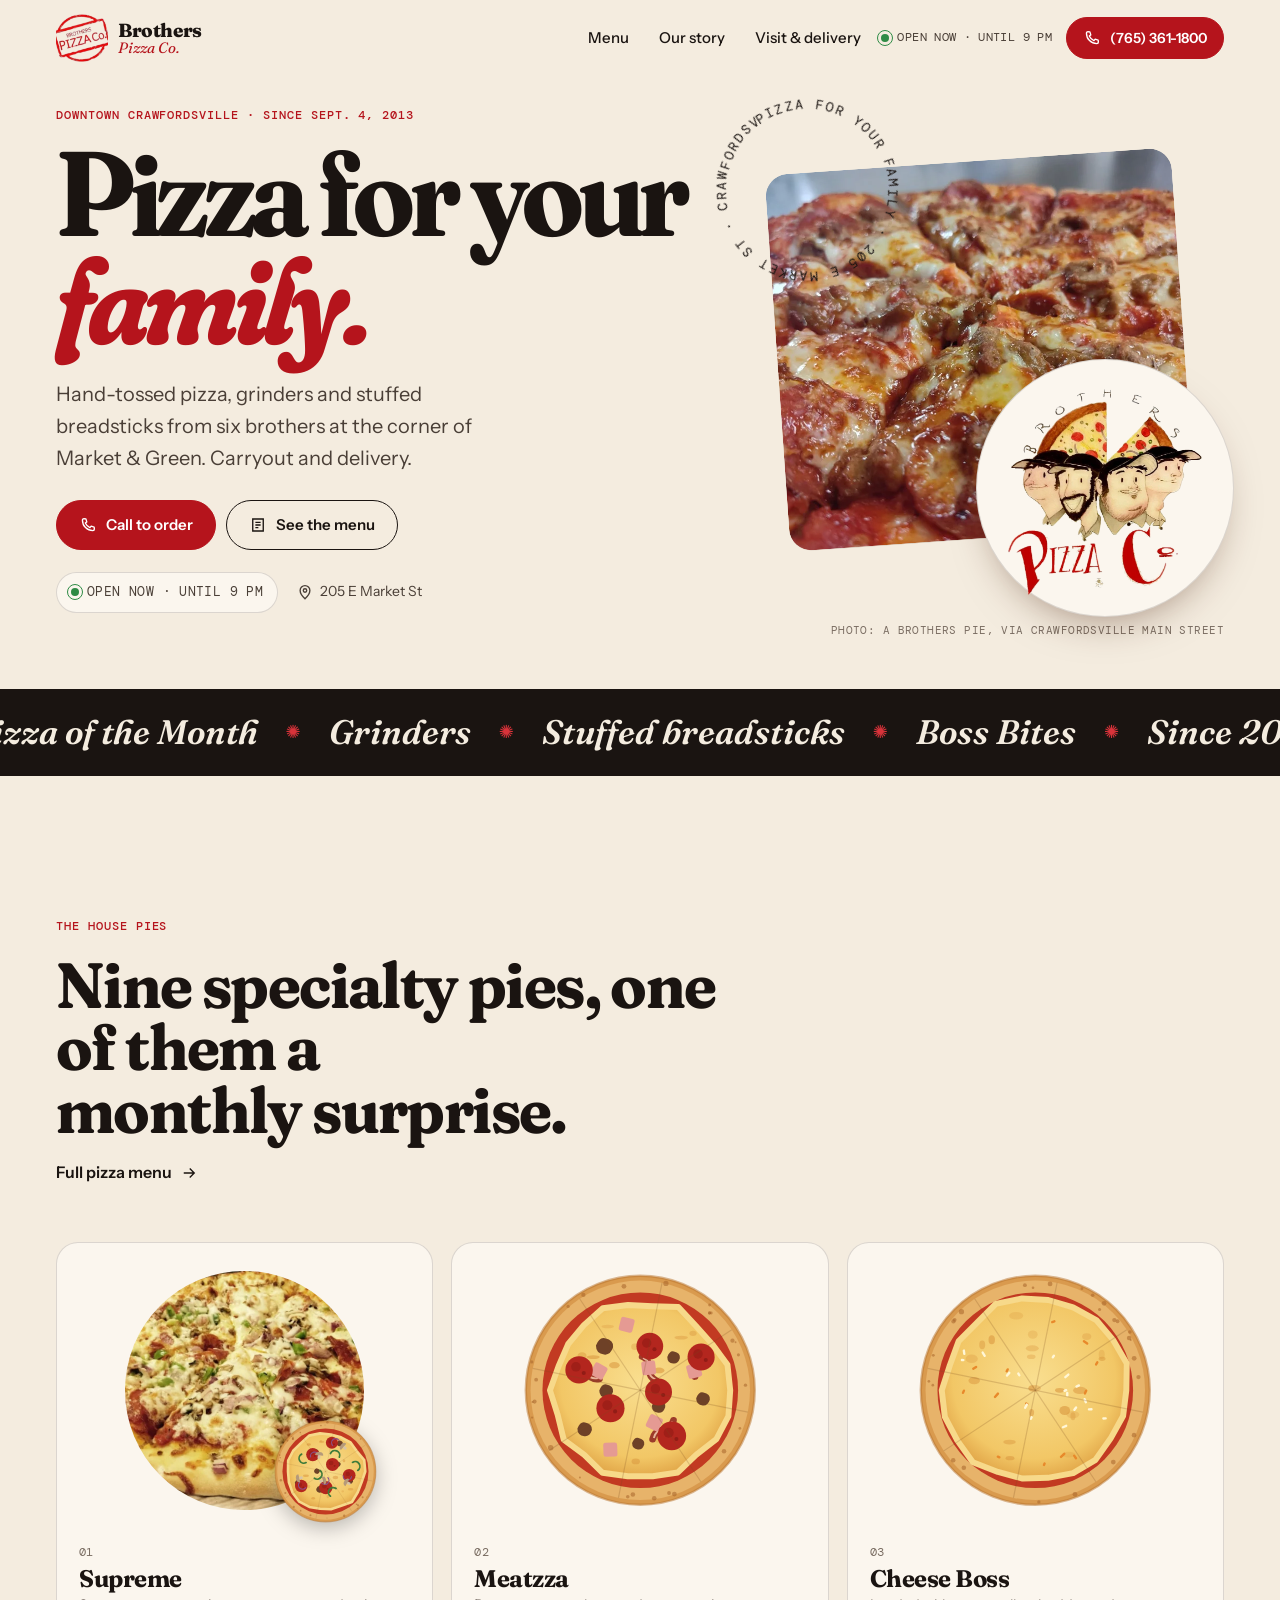
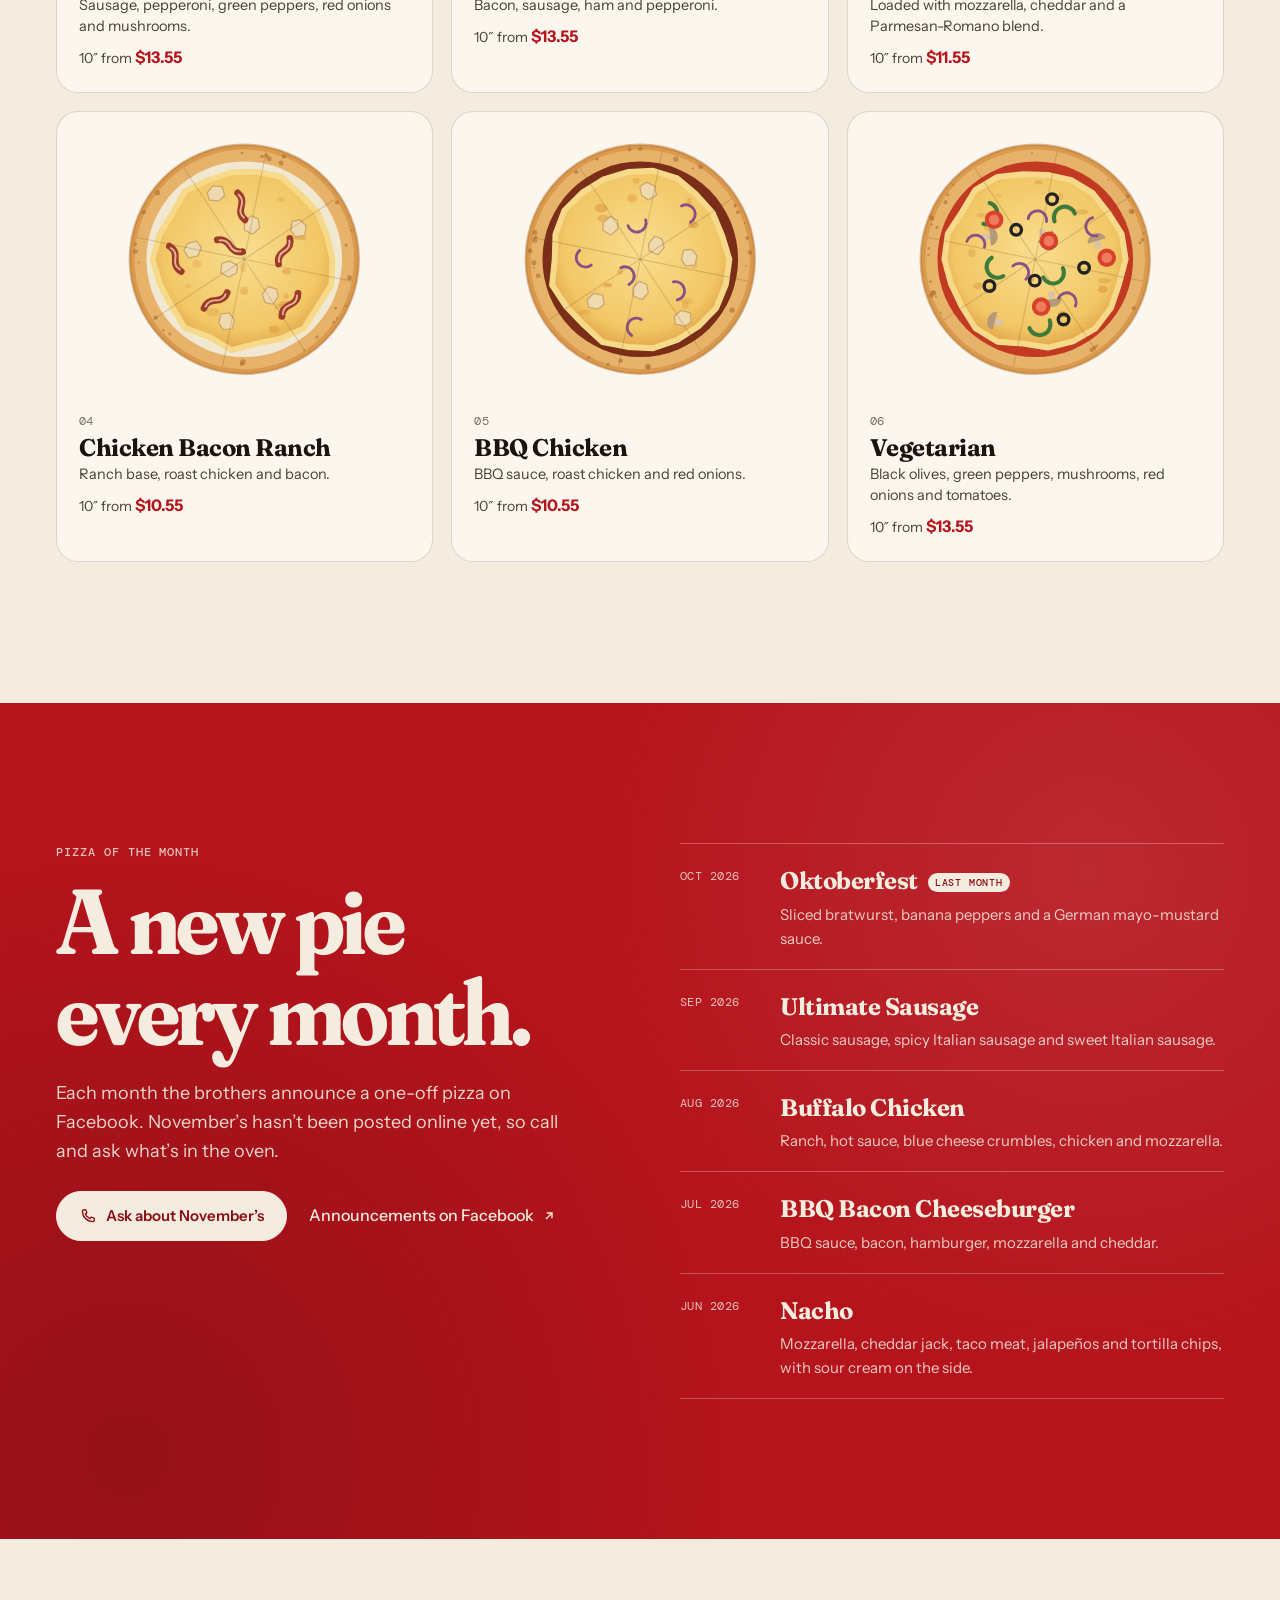
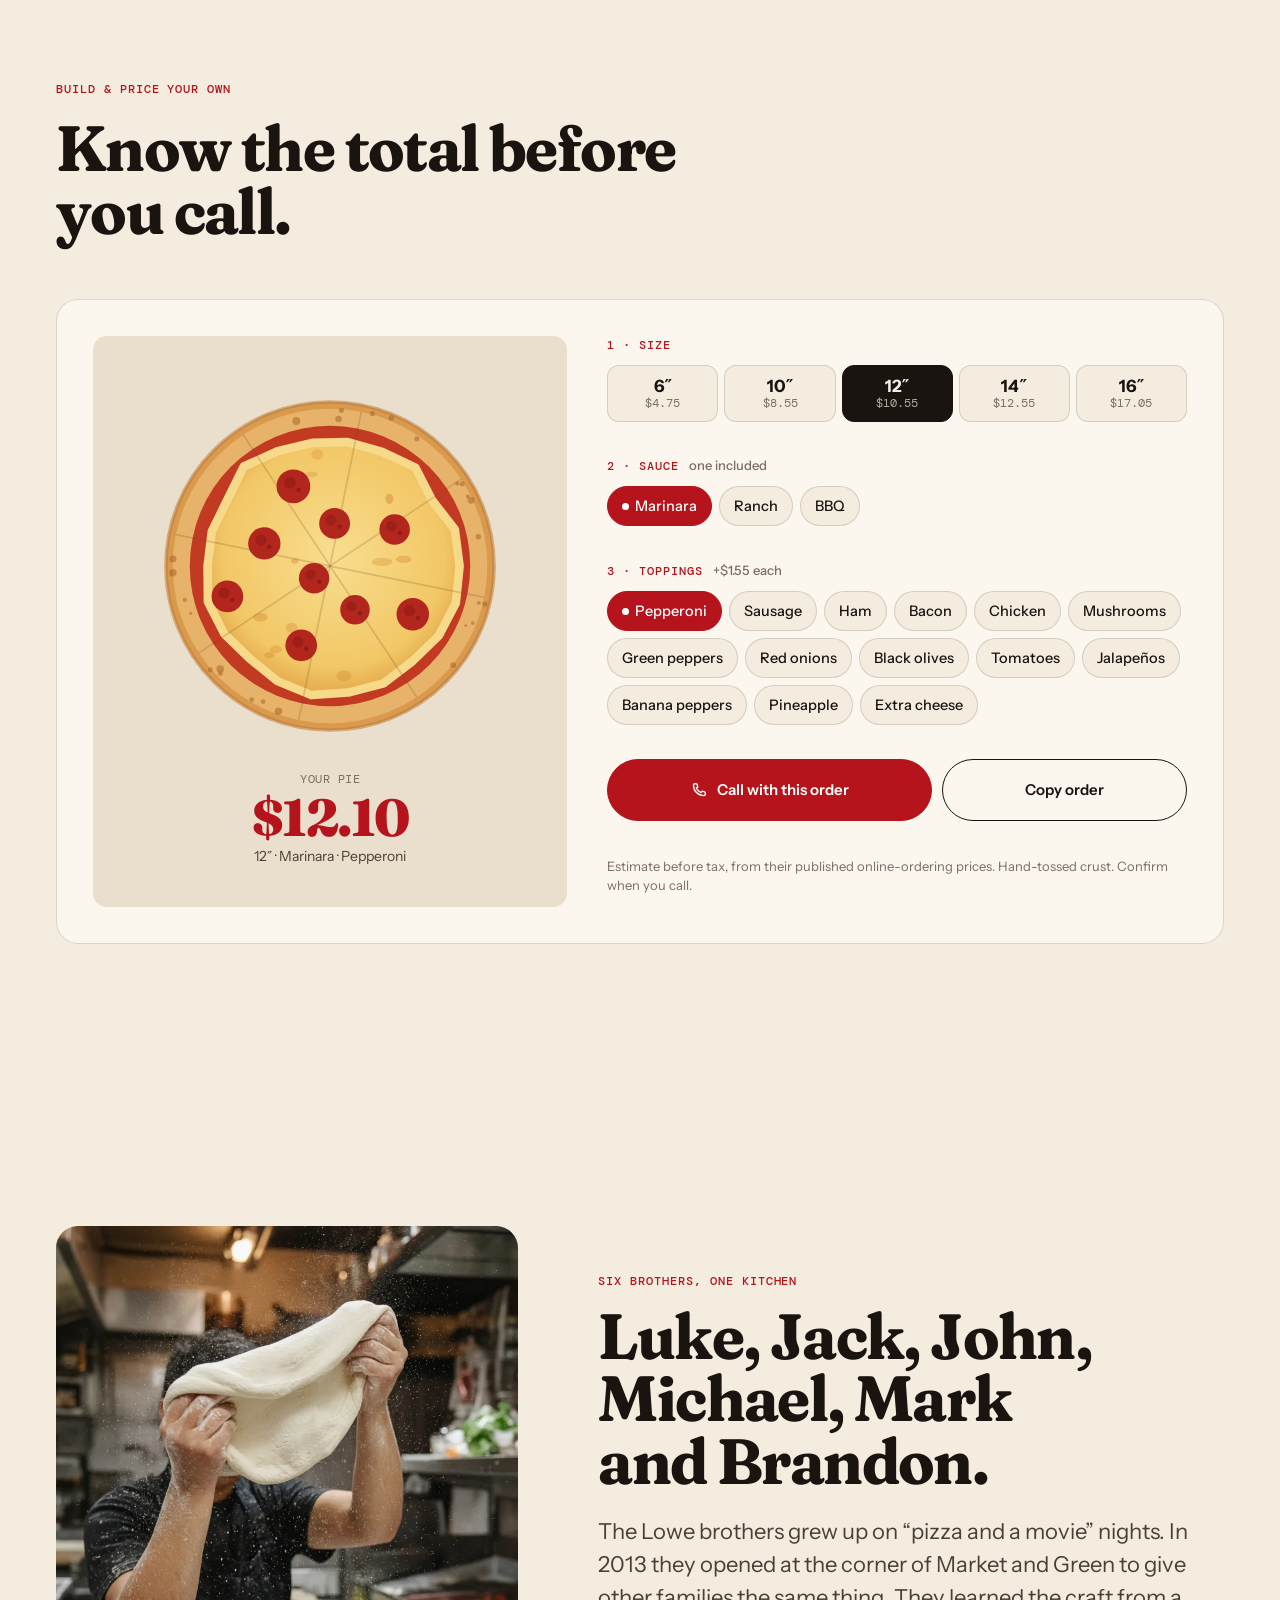
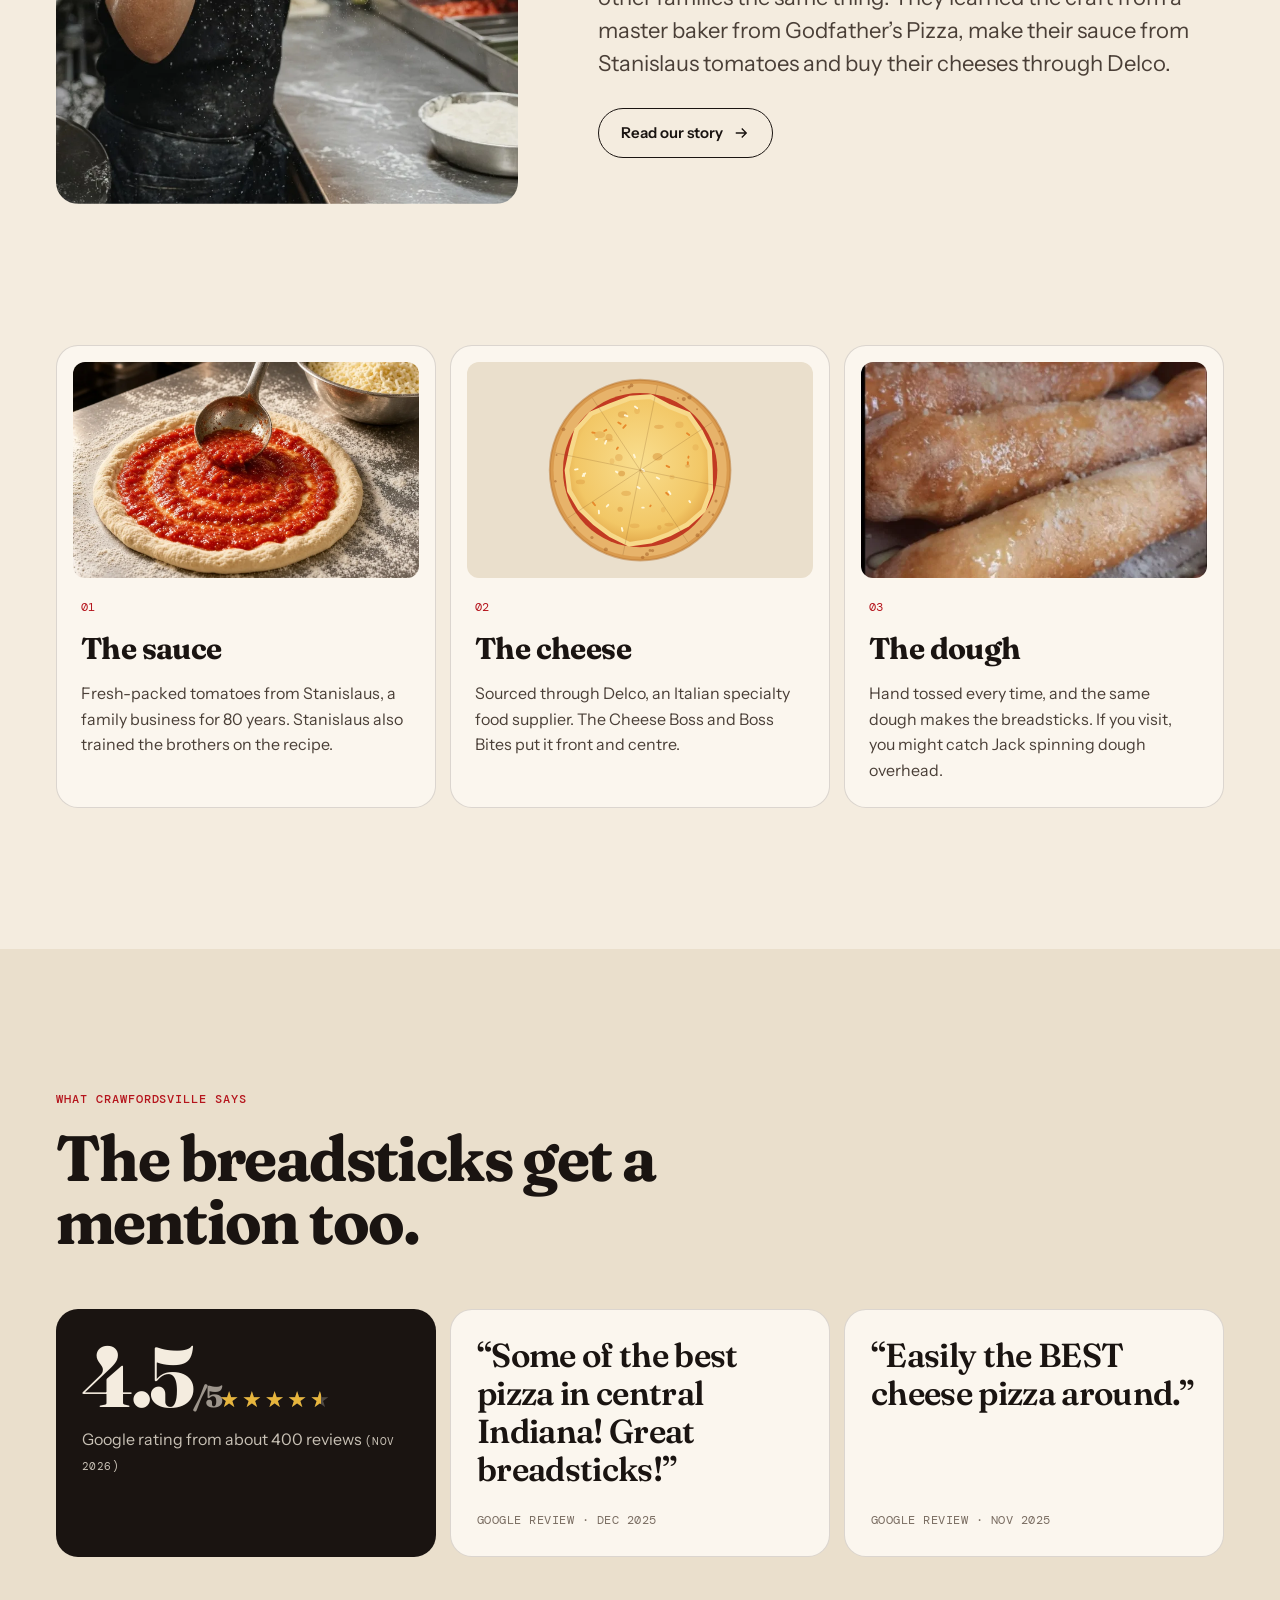
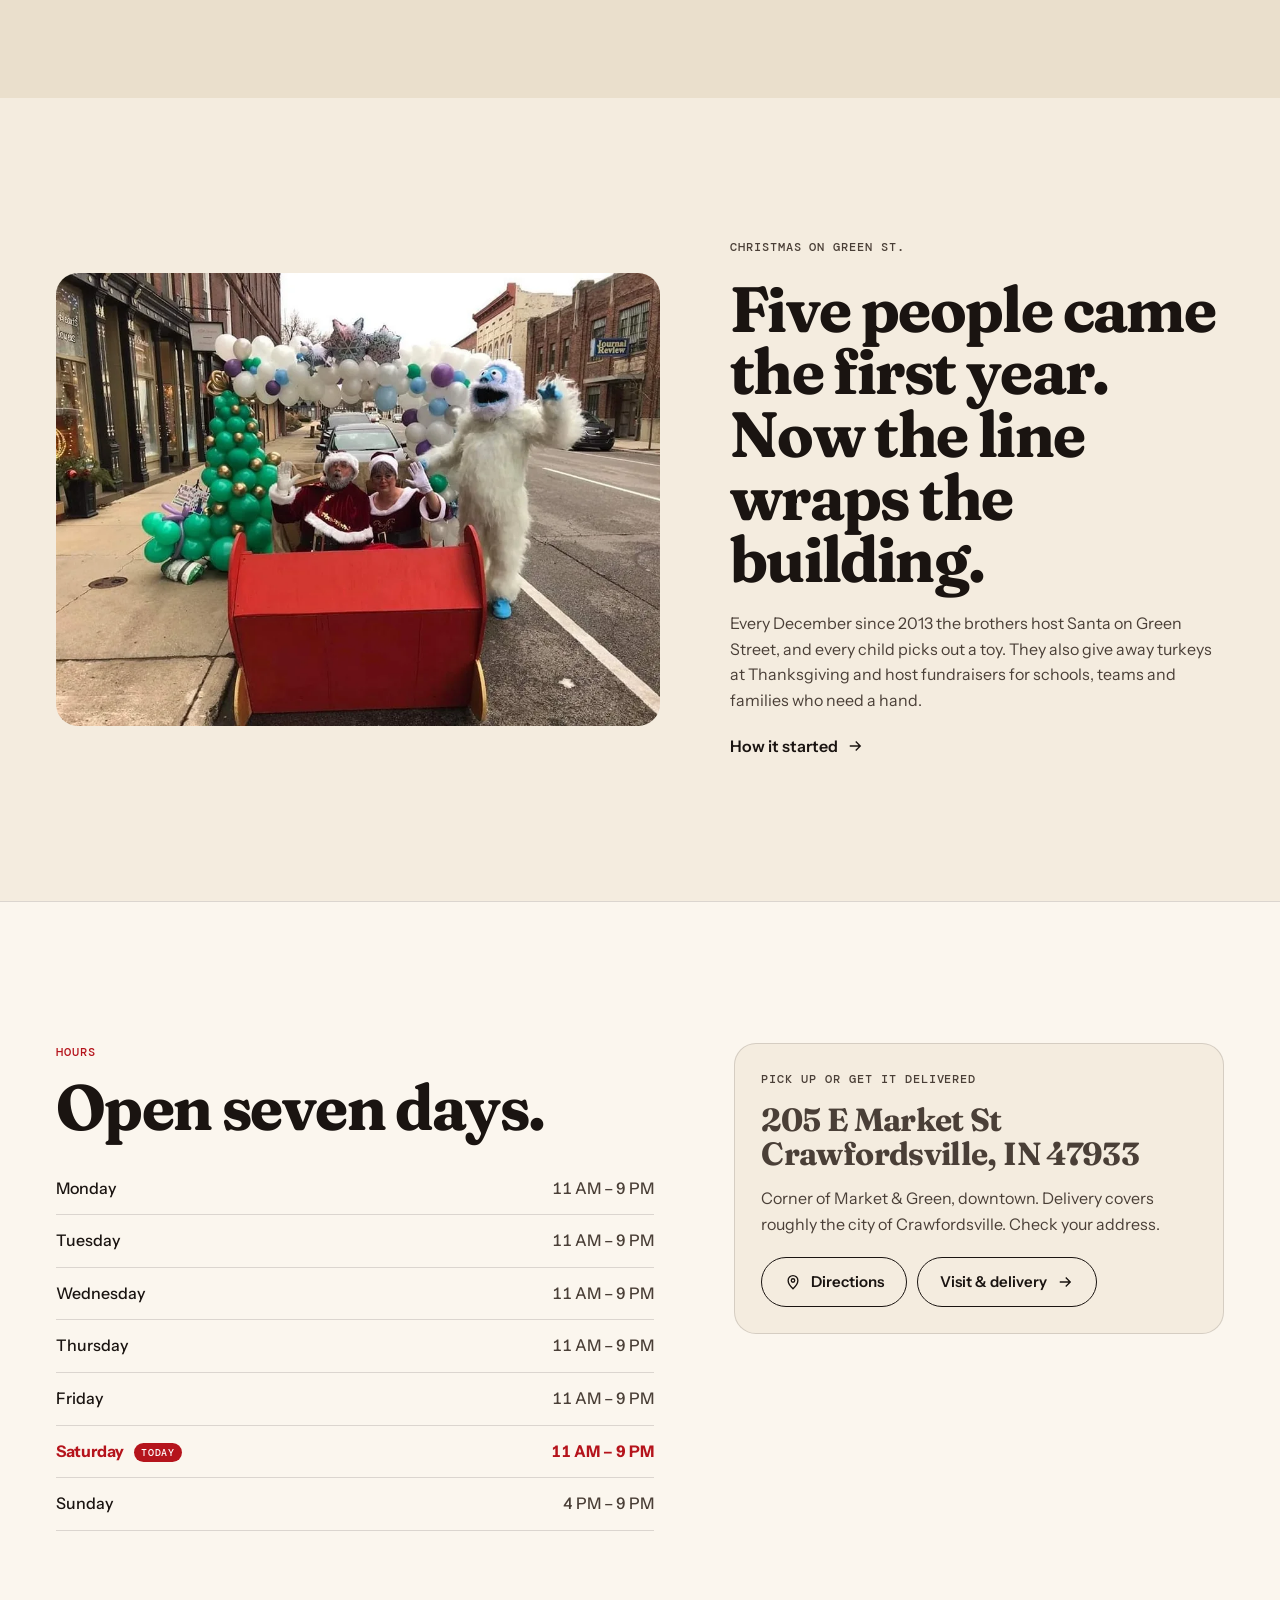
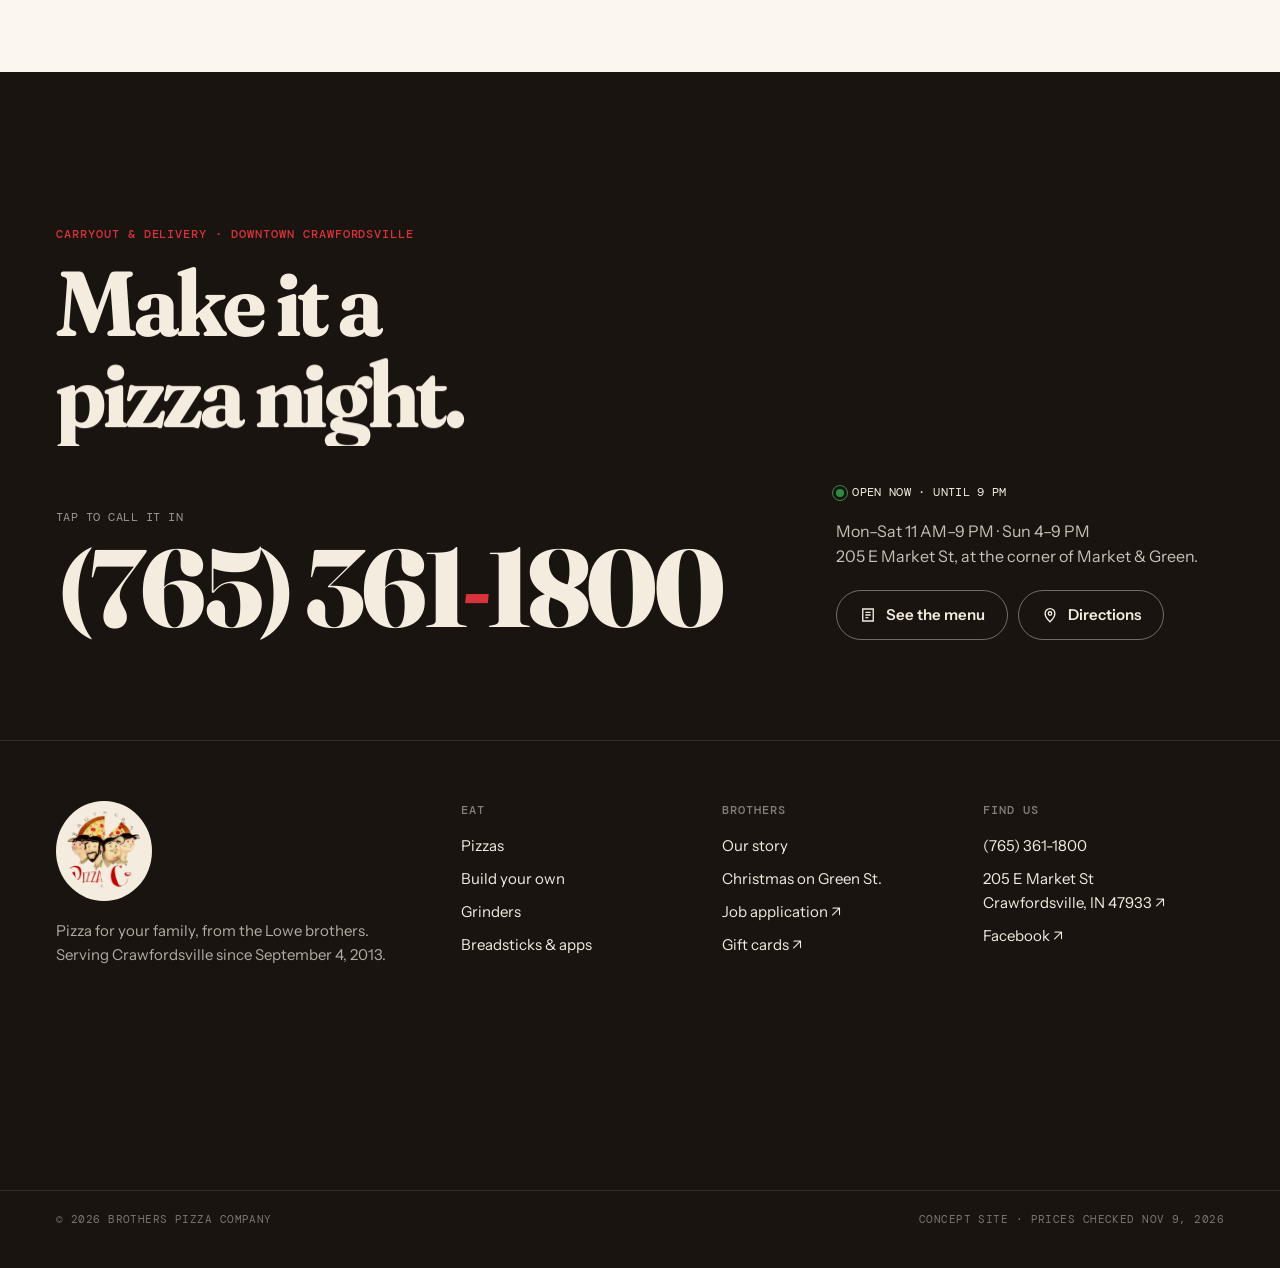
==== index.html @ 2d050a8a "Brothers Pizza Company concept site" ====
<!doctype html>
<html lang="en" class="no-js">
<head>
<meta charset="utf-8">
<meta name="viewport" content="width=device-width, initial-scale=1, viewport-fit=cover">
<title>Brothers Pizza Company · Pizza for your family · Crawfordsville, IN</title>
<meta name="description" content="Hand-tossed pizza, grinders, calzones and stuffed breadsticks from the Lowe brothers in downtown Crawfordsville since 2013. Carryout and delivery. Call (765) 361-1800.">
<meta name="theme-color" content="#B5141C">
<meta property="og:title" content="Brothers Pizza Company · Pizza for your family · Crawfordsville, IN"><meta property="og:description" content="Hand-tossed pizza, grinders, calzones and stuffed breadsticks from the Lowe brothers in downtown Crawfordsville since 2013. Carryout and delivery. Call (765) 361-1800."><meta property="og:type" content="website"><meta property="og:url" content="https://justuseflint.github.io/brothers-pizza/">
<meta property="og:image" content="https://justuseflint.github.io/brothers-pizza/assets/img/og.jpg">
<meta name="format-detection" content="telephone=no">
<link rel="canonical" href="https://justuseflint.github.io/brothers-pizza/">
<link rel="icon" href="assets/img/favicon.png" type="image/png"><link rel="apple-touch-icon" href="assets/img/apple-touch-icon.png">
<link rel="preconnect" href="https://fonts.googleapis.com"><link rel="preconnect" href="https://fonts.gstatic.com" crossorigin>
<link rel="stylesheet" href="https://fonts.googleapis.com/css2?family=Fraunces:ital,opsz,wght,SOFT,WONK@0,9..144,400..900,0..100,0..1;1,9..144,400..800,0..100,0..1&family=Instrument+Sans:wght@400..700&family=DM+Mono:wght@400;500&display=swap">
<link rel="stylesheet" href="assets/css/site.css">
<script type="application/ld+json">{"@context":"https://schema.org","@type":"Restaurant","name":"Brothers Pizza Company","servesCuisine":"Pizza","slogan":"Pizza for your family","telephone":"+1-765-361-1800","address":{"@type":"PostalAddress","streetAddress":"205 E Market St","addressLocality":"Crawfordsville","addressRegion":"IN","postalCode":"47933","addressCountry":"US"},"geo":{"@type":"GeoCoordinates","latitude":40.042689,"longitude":-86.899537},"openingHoursSpecification":[{"@type":"OpeningHoursSpecification","dayOfWeek":["Monday","Tuesday","Wednesday","Thursday","Friday","Saturday"],"opens":"11:00","closes":"21:00"},{"@type":"OpeningHoursSpecification","dayOfWeek":"Sunday","opens":"16:00","closes":"21:00"}],"sameAs":["https://www.facebook.com/BrothersPizzaCompany/"],"foundingDate":"2013-09-04","hasMenu":"https://justuseflint.github.io/brothers-pizza/menu/"}</script>
<script>(function(d,w){var h=d.documentElement;h.className=h.className.replace('no-js','js');var rm=w.matchMedia&&w.matchMedia('(prefers-reduced-motion: reduce)').matches;if(!rm){h.classList.add('motion');try{if(sessionStorage.getItem('bp-pt')==='1')h.classList.add('pt-in')}catch(e){}}else{h.classList.add('no-motion')}setTimeout(function(){if(!w.__bpReady){h.classList.remove('motion','pt-in');h.classList.add('no-motion')}},4000)})(document,window)</script>
</head>
<body class="p-home">
<div class="pt" aria-hidden="true"><img src="assets/img/logo-stamp-sm.png" alt="" width="360" height="331"></div>
<a class="skip" href="#main">Skip to content</a>
<header class="hdr" data-hdr>
  <div class="hdr-in">
    <a class="hdr-logo" href="" aria-label="Brothers Pizza Company, home"><img src="assets/img/logo-stamp-sm.png" alt="" width="360" height="331"><span class="hl-t"><b>Brothers</b><i>Pizza Co.</i></span></a>
    <nav class="hdr-nav" aria-label="Primary"><a href="menu/" class="ul">Menu</a><a href="story/" class="ul">Our story</a><a href="visit/" class="ul">Visit & delivery</a></nav>
    <div class="hdr-r">
      <span class="status hdr-status" data-status><i></i><span data-status-t>Mon–Sat 11–9 · Sun 4–9</span></span>
      <a class="btn btn-red btn-sm hdr-cta" href="tel:+17653611800" data-magnetic><span><svg class="ico" viewBox="0 0 24 24" aria-hidden="true"><path d="M6.6 3.5l2.6.3 1.2 4-2 1.6a12 12 0 006.2 6.2l1.6-2 4 1.2.3 2.6c0 1-.9 2-2 2C10.8 19.4 4.6 13.2 4.6 5.5c0-1.1 1-2 2-2z" fill="none" stroke="currentColor" stroke-width="1.8" stroke-linejoin="round"/></svg>(765) 361-1800</span></a>
      <a class="hdr-callm" href="tel:+17653611800" aria-label="Call (765) 361-1800"><svg class="ico" viewBox="0 0 24 24" aria-hidden="true"><path d="M6.6 3.5l2.6.3 1.2 4-2 1.6a12 12 0 006.2 6.2l1.6-2 4 1.2.3 2.6c0 1-.9 2-2 2C10.8 19.4 4.6 13.2 4.6 5.5c0-1.1 1-2 2-2z" fill="none" stroke="currentColor" stroke-width="1.8" stroke-linejoin="round"/></svg></a>
      <button class="menu-btn" type="button" aria-expanded="false" aria-controls="menu" data-menu-btn><span class="mb-t"><span>Menu</span><span>Close</span></span><span class="mb-i"><i></i><i></i></span></button>
    </div>
  </div>
</header>
<div class="menu" id="menu" data-menu aria-hidden="true">
  <nav class="menu-nav" aria-label="Mobile"><a href=""><span class="mono">01</span><span class="mn-t">Home</span></a><a href="menu/"><span class="mono">02</span><span class="mn-t">Menu</span></a><a href="story/"><span class="mono">03</span><span class="mn-t">Our story</span></a><a href="visit/"><span class="mono">04</span><span class="mn-t">Visit & delivery</span></a></nav>
  <div class="menu-foot">
    <span class="status " data-status><i></i><span data-status-t>Mon–Sat 11–9 · Sun 4–9</span></span>
    <a class="menu-call" href="tel:+17653611800"><svg class="ico" viewBox="0 0 24 24" aria-hidden="true"><path d="M6.6 3.5l2.6.3 1.2 4-2 1.6a12 12 0 006.2 6.2l1.6-2 4 1.2.3 2.6c0 1-.9 2-2 2C10.8 19.4 4.6 13.2 4.6 5.5c0-1.1 1-2 2-2z" fill="none" stroke="currentColor" stroke-width="1.8" stroke-linejoin="round"/></svg><span><span class="eyebrow">Call to order</span>(765) 361-1800</span></a>
    <p class="mono menu-addr">205 E Market St, Crawfordsville</p>
  </div>
</div>
<main id="main">

<section class="hero" data-hero>
  <div class="wrap hero-in">
    <div class="hero-copy">
      <p class="eyebrow hero-eb" data-fade>Downtown Crawfordsville · Since Sept. 4, 2013</p>
      <h1 class="hero-h" data-split="hero">Pizza for your <em>family.</em></h1>
      <p class="hero-p" data-fade>Hand-tossed pizza, grinders and stuffed breadsticks from six brothers at the corner of Market&nbsp;&amp;&nbsp;Green. Carryout and delivery.</p>
      <div class="hero-cta" data-fade><a class="btn btn-red " href="tel:+17653611800" data-magnetic data-cursor="Call"><span><svg class="ico" viewBox="0 0 24 24" aria-hidden="true"><path d="M6.6 3.5l2.6.3 1.2 4-2 1.6a12 12 0 006.2 6.2l1.6-2 4 1.2.3 2.6c0 1-.9 2-2 2C10.8 19.4 4.6 13.2 4.6 5.5c0-1.1 1-2 2-2z" fill="none" stroke="currentColor" stroke-width="1.8" stroke-linejoin="round"/></svg>Call to order</span></a><a class="btn btn-line" href="menu/" data-magnetic><span><svg class="ico" viewBox="0 0 24 24" aria-hidden="true"><path d="M5 4h14v16H5zM8.5 8.5h7M8.5 12h7M8.5 15.5h4" fill="none" stroke="currentColor" stroke-width="1.8"/></svg>See the menu</span></a></div>
      <div class="hero-meta" data-fade><span class="status status-lg" data-status><i></i><span data-status-t>Mon–Sat 11–9 · Sun 4–9</span></span><a class="hm-addr ul" href="https://www.google.com/maps/search/?api=1&query=Brothers+Pizza+Company+205+E+Market+St+Crawfordsville+IN+47933" target="_blank" rel="noopener"><svg class="ico" viewBox="0 0 24 24" aria-hidden="true"><path d="M12 21s-6.5-6.1-6.5-11a6.5 6.5 0 0113 0c0 4.9-6.5 11-6.5 11z" fill="none" stroke="currentColor" stroke-width="1.8"/><circle cx="12" cy="10" r="2.3" fill="none" stroke="currentColor" stroke-width="1.8"/></svg>205 E Market St</a></div>
    </div>
    <div class="hero-art" aria-hidden="true">
      <div class="ha-photo" data-hero-photo><img src="assets/img/real-pizza-sausage.webp" alt="" width="960" height="720" loading="lazy" decoding="async" fetchpriority="high" loading="eager"></div>
      <div class="ha-logo" data-hero-logo><img src="assets/img/logo-brothers.webp" alt="" width="700" height="741"></div>
      <svg class="ha-ring" viewBox="0 0 200 200" data-spin><defs><path id="ring" d="M100 100m-82 0a82 82 0 1 1 164 0a82 82 0 1 1 -164 0"/></defs><text><textPath href="#ring">PIZZA FOR YOUR FAMILY · 205 E MARKET ST · CRAWFORDSVILLE · </textPath></text></svg>
    </div>
  </div>
  <p class="hero-note mono wrap">Photo: a Brothers pie, via Crawfordsville Main Street</p>
</section>

<div class="mq" data-marquee aria-hidden="true"><div class="mq-track"><span>Hand tossed</span><i>✺</i><span>Stanislaus tomatoes</span><i>✺</i><span>Delco cheeses</span><i>✺</i><span>Pizza of the Month</span><i>✺</i><span>Grinders</span><i>✺</i><span>Stuffed breadsticks</span><i>✺</i><span>Boss Bites</span><i>✺</i><span>Since 2013</span><i>✺</i></div></div>

<section class="sec sig" aria-labelledby="sig-h">
  <div class="wrap">
    <div class="sec-head">
      <p class="eyebrow">The house pies</p>
      <h2 id="sig-h" class="h-lg" data-split>Nine specialty pies, one of them a monthly&nbsp;surprise.</h2>
      <a class="ul sec-link" href="menu/#pizzas">Full pizza menu <svg class="arr" viewBox="0 0 24 24" aria-hidden="true"><path d="M5 12h13M13 6l6 6-6 6" fill="none" stroke="currentColor" stroke-width="1.8"/></svg></a>
    </div>
    <div class="sig-grid">
      <a class="sig-card" href="menu/#supreme" data-reveal data-cursor="View">
        <div class="sc-art"><div class="sc-photo"><img src="assets/img/real-supreme.webp" alt="Supreme pizza from Brothers" width="620" height="620" loading="lazy" decoding="async"></div><div class="sc-pie sc-pie-sm"><svg class="pie" viewBox="0 0 200 200" role="img" aria-label="Supreme, illustrated"><defs><radialGradient id="pecudxlc" cx="50%" cy="45%" r="55%"><stop offset="0" stop-color="#F9DE8F"/><stop offset=".8" stop-color="#F2C766"/><stop offset="1" stop-color="#E3A94B"/></radialGradient></defs><circle cx="100" cy="100" r="96" fill="#D99A4E"/><circle cx="100" cy="100" r="92" fill="#E7B36A"/><circle cx="100" cy="100" r="96" fill="none" stroke="#B8752F" stroke-width="2" opacity=".5"/><circle cx="15.0" cy="116.8" r="2.3" fill="#A8652A" opacity=".55"/><circle cx="37.8" cy="37.7" r="2.0" fill="#A8652A" opacity=".55"/><circle cx="52.3" cy="25.5" r="1.2" fill="#A8652A" opacity=".55"/><circle cx="135.6" cy="184.4" r="2.3" fill="#A8652A" opacity=".55"/><circle cx="15.3" cy="80.8" r="0.9" fill="#A8652A" opacity=".55"/><circle cx="91.4" cy="12.4" r="1.6" fill="#A8652A" opacity=".55"/><circle cx="71.4" cy="183.5" r="1.9" fill="#A8652A" opacity=".55"/><circle cx="170.8" cy="149.1" r="1.9" fill="#A8652A" opacity=".55"/><circle cx="161.7" cy="170.6" r="1.2" fill="#A8652A" opacity=".55"/><circle cx="39.6" cy="167.6" r="2.1" fill="#A8652A" opacity=".55"/><circle cx="12.6" cy="68.6" r="1.6" fill="#A8652A" opacity=".55"/><circle cx="99.1" cy="11.5" r="0.9" fill="#A8652A" opacity=".55"/><circle cx="13.9" cy="73.7" r="1.3" fill="#A8652A" opacity=".55"/><circle cx="52.6" cy="174.7" r="1.6" fill="#A8652A" opacity=".55"/><circle cx="159.3" cy="162.4" r="1.6" fill="#A8652A" opacity=".55"/><circle cx="34.8" cy="33.0" r="1.1" fill="#A8652A" opacity=".55"/><circle cx="178.8" cy="148.5" r="0.9" fill="#A8652A" opacity=".55"/><circle cx="37.9" cy="38.2" r="1.8" fill="#A8652A" opacity=".55"/><circle cx="166.8" cy="38.1" r="1.5" fill="#A8652A" opacity=".55"/><circle cx="23.5" cy="141.1" r="2.0" fill="#A8652A" opacity=".55"/><circle cx="103.6" cy="6.2" r="2.3" fill="#A8652A" opacity=".55"/><circle cx="102.9" cy="188.8" r="0.9" fill="#A8652A" opacity=".55"/><circle cx="11.7" cy="79.6" r="1.4" fill="#A8652A" opacity=".55"/><circle cx="27.4" cy="41.2" r="2.0" fill="#A8652A" opacity=".55"/><circle cx="38.1" cy="34.8" r="1.6" fill="#A8652A" opacity=".55"/><circle cx="162.0" cy="164.5" r="2.1" fill="#A8652A" opacity=".55"/><circle cx="100" cy="100" r="82" fill="#C23A22"/><path d="M175.8 100.0L169.0 120.3L161.5 139.5L150.3 158.1L129.9 165.5L110.3 171.9L89.8 171.1L69.2 167.6L50.1 157.6L37.2 140.4L30.3 120.5L28.6 100.0L28.9 79.1L38.5 60.5L53.2 46.0L68.8 31.7L89.6 27.4L110.1 29.5L129.7 34.9L147.8 44.8L159.8 61.6L173.8 78.3Z" fill="url(#pecudxlc)" stroke="#F7D98A" stroke-width="5" stroke-linejoin="round"/><ellipse cx="104.5" cy="147.3" rx="2.5" ry="3.9" fill="#D9963E" opacity="0.38"/><ellipse cx="76.7" cy="151.0" rx="3.5" ry="2.5" fill="#D9963E" opacity="0.55"/><ellipse cx="62.8" cy="108.3" rx="5.7" ry="2.4" fill="#D9963E" opacity="0.55"/><ellipse cx="135.3" cy="79.5" rx="2.5" ry="3.0" fill="#D9963E" opacity="0.52"/><ellipse cx="67.8" cy="128.6" rx="3.3" ry="3.2" fill="#D9963E" opacity="0.33"/><ellipse cx="108.6" cy="130.6" rx="3.7" ry="3.2" fill="#D9963E" opacity="0.50"/><ellipse cx="91.1" cy="41.8" rx="2.3" ry="2.0" fill="#D9963E" opacity="0.38"/><ellipse cx="92.6" cy="43.7" rx="5.0" ry="2.2" fill="#D9963E" opacity="0.48"/><ellipse cx="147.9" cy="133.7" rx="5.3" ry="2.4" fill="#D9963E" opacity="0.51"/><ellipse cx="119.0" cy="111.3" rx="5.4" ry="3.3" fill="#D9963E" opacity="0.51"/><ellipse cx="68.1" cy="48.7" rx="4.1" ry="2.4" fill="#D9963E" opacity="0.59"/><ellipse cx="132.9" cy="137.8" rx="2.4" ry="2.2" fill="#D9963E" opacity="0.32"/><g class="pie-tops"><g class="pt-sausage"><g transform="translate(84 98.8) scale(1.3) translate(-84 -98.8)"><path d="M79.57293937169015 98.8q1.7708242513239385 -4.427060628309846 4.427060628309846 -3.541648502647877q4.427060628309846 0.8854121256619693 3.9843545654788612 4.427060628309846q-1.3281181884929538 3.9843545654788612 -4.427060628309846 3.541648502647877q-3.9843545654788612 -0.4427060628309846 -3.9843545654788612 -4.427060628309846z" fill="#6E4127"/></g><g transform="translate(124.3 85.6) scale(1.3) translate(-124.3 -85.6)"><path d="M120.2924676627852 85.6q1.6030129348859192 -4.007532337214798 4.007532337214798 -3.2060258697718385q4.007532337214798 0.8015064674429596 3.606779103493318 4.007532337214798q-1.2022597011644394 3.606779103493318 -4.007532337214798 3.2060258697718385q-3.606779103493318 -0.4007532337214798 -3.606779103493318 -4.007532337214798z" fill="#6E4127"/></g><g transform="translate(89.3 133.4) scale(1.3) translate(-89.3 -133.4)"><path d="M83.92910451134667 133.4q2.148358195461333 -5.370895488653332 5.370895488653332 -4.296716390922666q5.370895488653332 1.0741790977306664 4.833805939787999 5.370895488653332q-1.6112686465959996 4.833805939787999 -5.370895488653332 4.296716390922666q-4.833805939787999 -0.5370895488653332 -4.833805939787999 -5.370895488653332z" fill="#6E4127"/></g><g transform="translate(80.7 63) scale(1.3) translate(-80.7 -63)"><path d="M74.98681799350307 63q2.2852728025987745 -5.713182006496936 5.713182006496936 -4.570545605197549q5.713182006496936 1.1426364012993873 5.141863805847243 5.713182006496936q-1.7139546019490808 5.141863805847243 -5.713182006496936 4.570545605197549q-5.141863805847243 -0.5713182006496936 -5.141863805847243 -5.713182006496936z" fill="#6E4127"/></g><g transform="translate(147.3 117.9) scale(1.3) translate(-147.3 -117.9)"><path d="M142.8022397004068 117.9q1.7991041198372841 -4.49776029959321 4.49776029959321 -3.5982082396745683q4.49776029959321 0.8995520599186421 4.047984269633889 4.49776029959321q-1.349328089877963 4.047984269633889 -4.49776029959321 3.5982082396745683q-4.047984269633889 -0.44977602995932103 -4.047984269633889 -4.49776029959321z" fill="#6E4127"/></g><g transform="translate(48.1 121) scale(1.3) translate(-48.1 -121)"><path d="M43.08463621782139 121q2.0061455128714445 -5.015363782178611 5.015363782178611 -4.012291025742889q5.015363782178611 1.0030727564357222 4.513827403960749 5.015363782178611q-1.504609134653583 4.513827403960749 -5.015363782178611 4.012291025742889q-4.513827403960749 -0.5015363782178611 -4.513827403960749 -5.015363782178611z" fill="#6E4127"/></g><g transform="translate(127.5 45.9) scale(1.3) translate(-127.5 -45.9)"><path d="M122.77105227392167 45.9q1.8915790904313328 -4.7289477260783315 4.7289477260783315 -3.7831581808626655q4.7289477260783315 0.9457895452156664 4.2560529534704985 4.7289477260783315q-1.4186843178234994 4.2560529534704985 -4.7289477260783315 3.7831581808626655q-4.2560529534704985 -0.4728947726078332 -4.2560529534704985 -4.7289477260783315z" fill="#6E4127"/></g></g><g class="pt-pepperoni"><g transform="translate(113.4 86.6) scale(1.3) translate(-113.4 -86.6)"><circle cx="113.4" cy="86.6" r="9.536933907540515" fill="#B3261E"/><circle cx="111.4" cy="84.6" r="3.33792686763918" fill="#8E1A14" opacity=".55"/><circle cx="116.4" cy="88.6" r="1.3" fill="#7A1510" opacity=".6"/></g><g transform="translate(100.6 130.7) scale(1.3) translate(-100.6 -130.7)"><circle cx="100.6" cy="130.7" r="9.82428950513713" fill="#B3261E"/><circle cx="98.6" cy="128.7" r="3.4385013267979954" fill="#8E1A14" opacity=".55"/><circle cx="103.6" cy="132.7" r="1.3" fill="#7A1510" opacity=".6"/></g><g transform="translate(75.7 67.8) scale(1.3) translate(-75.7 -67.8)"><circle cx="75.7" cy="67.8" r="9.665672386763617" fill="#B3261E"/><circle cx="73.7" cy="65.8" r="3.382985335367266" fill="#8E1A14" opacity=".55"/><circle cx="78.7" cy="69.8" r="1.3" fill="#7A1510" opacity=".6"/></g><g transform="translate(145.2 107.2) scale(1.3) translate(-145.2 -107.2)"><circle cx="145.2" cy="107.2" r="9.285156156402081" fill="#B3261E"/><circle cx="143.2" cy="105.2" r="3.2498046547407284" fill="#8E1A14" opacity=".55"/><circle cx="148.2" cy="109.2" r="1.3" fill="#7A1510" opacity=".6"/></g><g transform="translate(53.8 127.7) scale(1.3) translate(-53.8 -127.7)"><circle cx="53.8" cy="127.7" r="9.116640874417499" fill="#B3261E"/><circle cx="51.8" cy="125.7" r="3.1908243060461245" fill="#8E1A14" opacity=".55"/><circle cx="56.8" cy="129.7" r="1.3" fill="#7A1510" opacity=".6"/></g><g transform="translate(112.2 45.3) scale(1.3) translate(-112.2 -45.3)"><circle cx="112.2" cy="45.3" r="8.816716735600494" fill="#B3261E"/><circle cx="110.2" cy="43.3" r="3.085850857460173" fill="#8E1A14" opacity=".55"/><circle cx="115.2" cy="47.3" r="1.3" fill="#7A1510" opacity=".6"/></g></g><g class="pt-green-peppers"><g transform="translate(84.2 105.4) scale(1.3) translate(-84.2 -105.4)"><path d="M77.2 105.4a7 7 0 0 1 14 0" stroke="#3E7B3A" stroke-width="2.6" fill="none" stroke-linecap="round" transform="rotate(126 84.2 105.4)"/></g><g transform="translate(118 69.2) scale(1.3) translate(-118 -69.2)"><path d="M111 69.2a7 7 0 0 1 14 0" stroke="#3E7B3A" stroke-width="2.6" fill="none" stroke-linecap="round" transform="rotate(22 118 69.2)"/></g><g transform="translate(114.8 139.7) scale(1.3) translate(-114.8 -139.7)"><path d="M107.8 139.7a7 7 0 0 1 14 0" stroke="#3E7B3A" stroke-width="2.6" fill="none" stroke-linecap="round" transform="rotate(306 114.8 139.7)"/></g><g transform="translate(58.8 75) scale(1.3) translate(-58.8 -75)"><path d="M51.8 75a7 7 0 0 1 14 0" stroke="#3E7B3A" stroke-width="2.6" fill="none" stroke-linecap="round" transform="rotate(242 58.8 75)"/></g><g transform="translate(156.5 90.3) scale(1.3) translate(-156.5 -90.3)"><path d="M149.5 90.3a7 7 0 0 1 14 0" stroke="#3E7B3A" stroke-width="2.6" fill="none" stroke-linecap="round" transform="rotate(57 156.5 90.3)"/></g></g><g class="pt-red-onions"><g transform="translate(98.8 117) scale(1.3) translate(-98.8 -117)"><path d="M92.8 117a6 6 0 0 1 12 0" stroke="#8B4F86" stroke-width="1.8" fill="none" stroke-linecap="round" transform="rotate(138 98.8 117)"/></g><g transform="translate(79.1 71) scale(1.3) translate(-79.1 -71)"><path d="M73.1 71a6 6 0 0 1 12 0" stroke="#8B4F86" stroke-width="1.8" fill="none" stroke-linecap="round" transform="rotate(351 79.1 71)"/></g><g transform="translate(141.7 109) scale(1.3) translate(-141.7 -109)"><path d="M135.7 109a6 6 0 0 1 12 0" stroke="#8B4F86" stroke-width="1.8" fill="none" stroke-linecap="round" transform="rotate(186 141.7 109)"/></g><g transform="translate(56.4 125.9) scale(1.3) translate(-56.4 -125.9)"><path d="M50.4 125.9a6 6 0 0 1 12 0" stroke="#8B4F86" stroke-width="1.8" fill="none" stroke-linecap="round" transform="rotate(219 56.4 125.9)"/></g><g transform="translate(119.4 45.3) scale(1.3) translate(-119.4 -45.3)"><path d="M113.4 45.3a6 6 0 0 1 12 0" stroke="#8B4F86" stroke-width="1.8" fill="none" stroke-linecap="round" transform="rotate(321 119.4 45.3)"/></g></g><g class="pt-mushrooms"><g transform="translate(95 117.4) scale(1.3) translate(-95 -117.4)"><g transform="rotate(74 95 117.4)"><path d="M89 117.4a6 5 0 0 1 12 0z" fill="#B59A7A"/><rect x="93" y="117.4" width="4" height="5" rx="1" fill="#D8C4A6"/></g></g><g transform="translate(87.9 69.2) scale(1.3) translate(-87.9 -69.2)"><g transform="rotate(5 87.9 69.2)"><path d="M81.9 69.2a6 5 0 0 1 12 0z" fill="#B59A7A"/><rect x="85.9" y="69.2" width="4" height="5" rx="1" fill="#D8C4A6"/></g></g><g transform="translate(141.6 121.1) scale(1.3) translate(-141.6 -121.1)"><g transform="rotate(298 141.6 121.1)"><path d="M135.6 121.1a6 5 0 0 1 12 0z" fill="#B59A7A"/><rect x="139.6" y="121.1" width="4" height="5" rx="1" fill="#D8C4A6"/></g></g><g transform="translate(50.2 112.8) scale(1.3) translate(-50.2 -112.8)"><g transform="rotate(256 50.2 112.8)"><path d="M44.2 112.8a6 5 0 0 1 12 0z" fill="#B59A7A"/><rect x="48.2" y="112.8" width="4" height="5" rx="1" fill="#D8C4A6"/></g></g><g transform="translate(134.6 53.1) scale(1.3) translate(-134.6 -53.1)"><g transform="rotate(311 134.6 53.1)"><path d="M128.6 53.1a6 5 0 0 1 12 0z" fill="#B59A7A"/><rect x="132.6" y="53.1" width="4" height="5" rx="1" fill="#D8C4A6"/></g></g></g></g><line x1="190.2" y1="118.3" x2="9.8" y2="81.7" stroke="#7A4A1E" stroke-width="1" opacity=".22"/><line x1="150.8" y1="176.7" x2="49.2" y2="23.3" stroke="#7A4A1E" stroke-width="1" opacity=".22"/><line x1="81.7" y1="190.2" x2="118.3" y2="9.8" stroke="#7A4A1E" stroke-width="1" opacity=".22"/><line x1="23.3" y1="150.8" x2="176.7" y2="49.2" stroke="#7A4A1E" stroke-width="1" opacity=".22"/></svg></div></div>
        <div class="sc-t"><span class="mono">01</span><h3>Supreme</h3><p>Sausage, pepperoni, green peppers, red onions and mushrooms.</p><span class="sc-p">10″ from <b>$13.55</b></span></div>
      </a><a class="sig-card" href="menu/#meatzza" data-reveal data-cursor="View">
        <div class="sc-art"><div class="sc-pie"><svg class="pie" viewBox="0 0 200 200" role="img" aria-label="Meatzza, illustrated"><defs><radialGradient id="pc1bm2fc" cx="50%" cy="45%" r="55%"><stop offset="0" stop-color="#F9DE8F"/><stop offset=".8" stop-color="#F2C766"/><stop offset="1" stop-color="#E3A94B"/></radialGradient></defs><circle cx="100" cy="100" r="96" fill="#D99A4E"/><circle cx="100" cy="100" r="92" fill="#E7B36A"/><circle cx="100" cy="100" r="96" fill="none" stroke="#B8752F" stroke-width="2" opacity=".5"/><circle cx="121.5" cy="10.4" r="2.2" fill="#A8652A" opacity=".55"/><circle cx="158.1" cy="28.5" r="1.2" fill="#A8652A" opacity=".55"/><circle cx="158.1" cy="34.9" r="1.3" fill="#A8652A" opacity=".55"/><circle cx="124.1" cy="186.1" r="1.6" fill="#A8652A" opacity=".55"/><circle cx="12.7" cy="91.1" r="1.6" fill="#A8652A" opacity=".55"/><circle cx="39.5" cy="29.7" r="1.4" fill="#A8652A" opacity=".55"/><circle cx="188.2" cy="95.7" r="1.4" fill="#A8652A" opacity=".55"/><circle cx="158.0" cy="35.5" r="1.2" fill="#A8652A" opacity=".55"/><circle cx="49.4" cy="173.1" r="0.8" fill="#A8652A" opacity=".55"/><circle cx="89.5" cy="189.3" r="1.5" fill="#A8652A" opacity=".55"/><circle cx="182.3" cy="70.3" r="1.3" fill="#A8652A" opacity=".55"/><circle cx="179.9" cy="59.7" r="0.8" fill="#A8652A" opacity=".55"/><circle cx="159.5" cy="35.2" r="1.2" fill="#A8652A" opacity=".55"/><circle cx="111.7" cy="190.6" r="1.9" fill="#A8652A" opacity=".55"/><circle cx="24.9" cy="148.2" r="2.3" fill="#A8652A" opacity=".55"/><circle cx="93.8" cy="187.4" r="1.9" fill="#A8652A" opacity=".55"/><circle cx="128.6" cy="187.0" r="2.0" fill="#A8652A" opacity=".55"/><circle cx="86.3" cy="12.8" r="2.0" fill="#A8652A" opacity=".55"/><circle cx="9.1" cy="76.2" r="1.3" fill="#A8652A" opacity=".55"/><circle cx="170.2" cy="151.1" r="1.9" fill="#A8652A" opacity=".55"/><circle cx="11.4" cy="109.5" r="1.7" fill="#A8652A" opacity=".55"/><circle cx="183.5" cy="131.9" r="1.1" fill="#A8652A" opacity=".55"/><circle cx="9.3" cy="122.9" r="0.9" fill="#A8652A" opacity=".55"/><circle cx="52.3" cy="20.1" r="1.8" fill="#A8652A" opacity=".55"/><circle cx="177.3" cy="58.4" r="1.8" fill="#A8652A" opacity=".55"/><circle cx="9.7" cy="109.8" r="0.9" fill="#A8652A" opacity=".55"/><circle cx="100" cy="100" r="82" fill="#C23A22"/><path d="M175.4 100.0L173.9 121.7L163.8 141.0L146.8 154.1L131.5 168.9L110.4 172.1L89.6 172.1L68.4 169.2L53.1 154.1L35.8 141.3L30.7 120.4L24.3 100.0L31.5 79.9L39.6 61.2L52.7 45.4L68.6 31.2L89.7 28.5L110.1 29.5L131.9 30.1L146.7 46.1L160.3 61.3L173.1 78.6Z" fill="url(#pc1bm2fc)" stroke="#F7D98A" stroke-width="5" stroke-linejoin="round"/><ellipse cx="115.1" cy="141.3" rx="2.8" ry="2.7" fill="#D9963E" opacity="0.34"/><ellipse cx="144.2" cy="52.2" rx="3.0" ry="2.2" fill="#D9963E" opacity="0.42"/><ellipse cx="115.7" cy="83.4" rx="4.6" ry="2.4" fill="#D9963E" opacity="0.59"/><ellipse cx="114.4" cy="107.5" rx="2.0" ry="3.3" fill="#D9963E" opacity="0.41"/><ellipse cx="78.3" cy="79.0" rx="4.4" ry="2.6" fill="#D9963E" opacity="0.55"/><ellipse cx="51.2" cy="71.2" rx="3.8" ry="3.1" fill="#D9963E" opacity="0.46"/><ellipse cx="95.3" cy="63.5" rx="2.9" ry="2.7" fill="#D9963E" opacity="0.34"/><ellipse cx="60.6" cy="72.2" rx="5.4" ry="1.6" fill="#D9963E" opacity="0.55"/><ellipse cx="118.0" cy="110.0" rx="3.7" ry="2.5" fill="#D9963E" opacity="0.52"/><ellipse cx="72.7" cy="46.5" rx="5.2" ry="1.5" fill="#D9963E" opacity="0.30"/><ellipse cx="96.2" cy="159.7" rx="3.5" ry="2.4" fill="#D9963E" opacity="0.52"/><ellipse cx="134.3" cy="55.8" rx="5.6" ry="1.6" fill="#D9963E" opacity="0.43"/><g class="pie-tops"><g class="pt-bacon"><g transform="translate(107.5 81.8) scale(1.3) translate(-107.5 -81.8)"><path d="M98.5 81.8q4 -3 9 0t9 0" stroke="#9C3B2A" stroke-width="4.4" fill="none" stroke-linecap="round" transform="rotate(60 107.5 81.8)"/><path d="M99.5 81.8q4 -3 8 0t8 0" stroke="#E8B49A" stroke-width="1.2" fill="none" transform="rotate(60 107.5 81.8)"/></g><g transform="translate(119.1 133.1) scale(1.3) translate(-119.1 -133.1)"><path d="M110.1 133.1q4 -3 9 0t9 0" stroke="#9C3B2A" stroke-width="4.4" fill="none" stroke-linecap="round" transform="rotate(318 119.1 133.1)"/><path d="M111.1 133.1q4 -3 8 0t8 0" stroke="#E8B49A" stroke-width="1.2" fill="none" transform="rotate(318 119.1 133.1)"/></g><g transform="translate(55.1 85.3) scale(1.3) translate(-55.1 -85.3)"><path d="M46.1 85.3q4 -3 9 0t9 0" stroke="#9C3B2A" stroke-width="4.4" fill="none" stroke-linecap="round" transform="rotate(206 55.1 85.3)"/><path d="M47.1 85.3q4 -3 8 0t8 0" stroke="#E8B49A" stroke-width="1.2" fill="none" transform="rotate(206 55.1 85.3)"/></g><g transform="translate(151.7 78.3) scale(1.3) translate(-151.7 -78.3)"><path d="M142.7 78.3q4 -3 9 0t9 0" stroke="#9C3B2A" stroke-width="4.4" fill="none" stroke-linecap="round" transform="rotate(300 151.7 78.3)"/><path d="M143.7 78.3q4 -3 8 0t8 0" stroke="#E8B49A" stroke-width="1.2" fill="none" transform="rotate(300 151.7 78.3)"/></g></g><g class="pt-sausage"><g transform="translate(115.6 113) scale(1.3) translate(-115.6 -113)"><path d="M111.07987407352775 113q1.8080503705888988 -4.520125926472247 4.520125926472247 -3.6161007411777977q4.520125926472247 0.9040251852944494 4.068113333825022 4.520125926472247q-1.356037777941674 4.068113333825022 -4.520125926472247 3.6161007411777977q-4.068113333825022 -0.4520125926472247 -4.068113333825022 -4.520125926472247z" fill="#6E4127"/></g><g transform="translate(71.7 100.1) scale(1.3) translate(-71.7 -100.1)"><path d="M67.03425297169015 100.1q1.866298811323941 -4.665747028309852 4.665747028309852 -3.732597622647882q4.665747028309852 0.9331494056619705 4.199172325478867 4.665747028309852q-1.3997241084929555 4.199172325478867 -4.665747028309852 3.732597622647882q-4.199172325478867 -0.46657470283098523 -4.199172325478867 -4.665747028309852z" fill="#6E4127"/></g><g transform="translate(128.2 72) scale(1.3) translate(-128.2 -72)"><path d="M123.9360015977174 72q1.7055993609130384 -4.263998402282596 4.263998402282596 -3.411198721826077q4.263998402282596 0.8527996804565192 3.8375985620543362 4.263998402282596q-1.2791995206847786 3.8375985620543362 -4.263998402282596 3.411198721826077q-3.8375985620543362 -0.4263998402282596 -3.8375985620543362 -4.263998402282596z" fill="#6E4127"/></g><g transform="translate(98.5 144.3) scale(1.3) translate(-98.5 -144.3)"><path d="M94.38081249268726 144.3q1.647675002925098 -4.119187507312745 4.119187507312745 -3.295350005850196q4.119187507312745 0.823837501462549 3.7072687565814704 4.119187507312745q-1.2357562521938235 3.7072687565814704 -4.119187507312745 3.295350005850196q-3.7072687565814704 -0.4119187507312745 -3.7072687565814704 -4.119187507312745z" fill="#6E4127"/></g><g transform="translate(70.4 62.5) scale(1.3) translate(-70.4 -62.5)"><path d="M64.58160297162831 62.5q2.327358811348677 -5.818397028371692 5.818397028371692 -4.654717622697354q5.818397028371692 1.1636794056743385 5.236557325534522 5.818397028371692q-1.7455191085115074 5.236557325534522 -5.818397028371692 4.654717622697354q-5.236557325534522 -0.5818397028371692 -5.236557325534522 -5.818397028371692z" fill="#6E4127"/></g><g transform="translate(152.9 106.7) scale(1.3) translate(-152.9 -106.7)"><path d="M148.26215105792508 106.7q1.8551395768299699 -4.637848942074925 4.637848942074925 -3.7102791536599398q4.637848942074925 0.9275697884149849 4.174064047867432 4.637848942074925q-1.3913546826224774 4.174064047867432 -4.637848942074925 3.7102791536599398q-4.174064047867432 -0.46378489420749247 -4.174064047867432 -4.637848942074925z" fill="#6E4127"/></g><g transform="translate(53.7 132.1) scale(1.3) translate(-53.7 -132.1)"><path d="M48.763735057134184 132.1q1.9745059771463276 -4.936264942865819 4.936264942865819 -3.949011954292655q4.936264942865819 0.9872529885731638 4.442638448579237 4.936264942865819q-1.4808794828597456 4.442638448579237 -4.936264942865819 3.949011954292655q-4.442638448579237 -0.4936264942865819 -4.442638448579237 -4.936264942865819z" fill="#6E4127"/></g></g><g class="pt-ham"><g transform="translate(107.1 81.2) scale(1.3) translate(-107.1 -81.2)"><rect x="102.6" y="76.7" width="9" height="9" rx="1.6" fill="#E59A93" transform="rotate(173 107.1 81.2)"/></g><g transform="translate(111.8 127.2) scale(1.3) translate(-111.8 -127.2)"><rect x="107.3" y="122.7" width="9" height="9" rx="1.6" fill="#E59A93" transform="rotate(26 111.8 127.2)"/></g><g transform="translate(65.3 83.9) scale(1.3) translate(-65.3 -83.9)"><rect x="60.8" y="79.4" width="9" height="9" rx="1.6" fill="#E59A93" transform="rotate(119 65.3 83.9)"/></g><g transform="translate(145.2 83.7) scale(1.3) translate(-145.2 -83.7)"><rect x="140.7" y="79.2" width="9" height="9" rx="1.6" fill="#E59A93" transform="rotate(345 145.2 83.7)"/></g><g transform="translate(74.9 149.8) scale(1.3) translate(-74.9 -149.8)"><rect x="70.4" y="145.3" width="9" height="9" rx="1.6" fill="#E59A93" transform="rotate(178 74.9 149.8)"/></g><g transform="translate(88.6 45.1) scale(1.3) translate(-88.6 -45.1)"><rect x="84.1" y="40.6" width="9" height="9" rx="1.6" fill="#E59A93" transform="rotate(194 88.6 45.1)"/></g></g><g class="pt-pepperoni"><g transform="translate(115.3 101.4) scale(1.3) translate(-115.3 -101.4)"><circle cx="115.3" cy="101.4" r="8.700306567712687" fill="#B3261E"/><circle cx="113.3" cy="99.4" r="3.04510729869944" fill="#8E1A14" opacity=".55"/><circle cx="118.3" cy="103.4" r="1.3" fill="#7A1510" opacity=".6"/></g><g transform="translate(75 115.1) scale(1.3) translate(-75 -115.1)"><circle cx="75" cy="115.1" r="9.077002170844935" fill="#B3261E"/><circle cx="73" cy="113.1" r="3.176950759795727" fill="#8E1A14" opacity=".55"/><circle cx="78" cy="117.1" r="1.3" fill="#7A1510" opacity=".6"/></g><g transform="translate(108 63) scale(1.3) translate(-108 -63)"><circle cx="108" cy="63" r="8.622178041841835" fill="#B3261E"/><circle cx="106" cy="61" r="3.017762314644642" fill="#8E1A14" opacity=".55"/><circle cx="111" cy="65" r="1.3" fill="#7A1510" opacity=".6"/></g><g transform="translate(126.4 138.2) scale(1.3) translate(-126.4 -138.2)"><circle cx="126.4" cy="138.2" r="9.269906108500436" fill="#B3261E"/><circle cx="124.4" cy="136.2" r="3.2444671379751524" fill="#8E1A14" opacity=".55"/><circle cx="129.4" cy="140.2" r="1.3" fill="#7A1510" opacity=".6"/></g><g transform="translate(48.7 82.9) scale(1.3) translate(-48.7 -82.9)"><circle cx="48.7" cy="82.9" r="8.85881928249728" fill="#B3261E"/><circle cx="46.7" cy="80.9" r="3.1005867488740475" fill="#8E1A14" opacity=".55"/><circle cx="51.7" cy="84.9" r="1.3" fill="#7A1510" opacity=".6"/></g><g transform="translate(151 72.1) scale(1.3) translate(-151 -72.1)"><circle cx="151" cy="72.1" r="8.74593706743326" fill="#B3261E"/><circle cx="149" cy="70.1" r="3.061077973601641" fill="#8E1A14" opacity=".55"/><circle cx="154" cy="74.1" r="1.3" fill="#7A1510" opacity=".6"/></g></g></g><line x1="190.2" y1="118.3" x2="9.8" y2="81.7" stroke="#7A4A1E" stroke-width="1" opacity=".22"/><line x1="150.8" y1="176.7" x2="49.2" y2="23.3" stroke="#7A4A1E" stroke-width="1" opacity=".22"/><line x1="81.7" y1="190.2" x2="118.3" y2="9.8" stroke="#7A4A1E" stroke-width="1" opacity=".22"/><line x1="23.3" y1="150.8" x2="176.7" y2="49.2" stroke="#7A4A1E" stroke-width="1" opacity=".22"/></svg></div></div>
        <div class="sc-t"><span class="mono">02</span><h3>Meatzza</h3><p>Bacon, sausage, ham and pepperoni.</p><span class="sc-p">10″ from <b>$13.55</b></span></div>
      </a><a class="sig-card" href="menu/#cheese-boss" data-reveal data-cursor="View">
        <div class="sc-art"><div class="sc-pie"><svg class="pie" viewBox="0 0 200 200" role="img" aria-label="Cheese Boss, illustrated"><defs><radialGradient id="pdpu5qvc" cx="50%" cy="45%" r="55%"><stop offset="0" stop-color="#F9DE8F"/><stop offset=".8" stop-color="#F2C766"/><stop offset="1" stop-color="#E3A94B"/></radialGradient></defs><circle cx="100" cy="100" r="96" fill="#D99A4E"/><circle cx="100" cy="100" r="92" fill="#E7B36A"/><circle cx="100" cy="100" r="96" fill="none" stroke="#B8752F" stroke-width="2" opacity=".5"/><circle cx="148.1" cy="20.3" r="1.5" fill="#A8652A" opacity=".55"/><circle cx="179.3" cy="51.1" r="1.5" fill="#A8652A" opacity=".55"/><circle cx="186.5" cy="88.9" r="1.8" fill="#A8652A" opacity=".55"/><circle cx="98.1" cy="14.0" r="1.1" fill="#A8652A" opacity=".55"/><circle cx="91.3" cy="11.9" r="1.6" fill="#A8652A" opacity=".55"/><circle cx="182.8" cy="137.6" r="1.9" fill="#A8652A" opacity=".55"/><circle cx="169.0" cy="42.1" r="1.6" fill="#A8652A" opacity=".55"/><circle cx="178.7" cy="56.2" r="1.9" fill="#A8652A" opacity=".55"/><circle cx="31.2" cy="158.6" r="1.9" fill="#A8652A" opacity=".55"/><circle cx="14.5" cy="70.7" r="1.2" fill="#A8652A" opacity=".55"/><circle cx="139.1" cy="14.8" r="1.2" fill="#A8652A" opacity=".55"/><circle cx="103.0" cy="193.6" r="1.4" fill="#A8652A" opacity=".55"/><circle cx="166.3" cy="41.1" r="1.8" fill="#A8652A" opacity=".55"/><circle cx="157.7" cy="27.1" r="2.0" fill="#A8652A" opacity=".55"/><circle cx="32.4" cy="40.9" r="1.6" fill="#A8652A" opacity=".55"/><circle cx="180.0" cy="57.8" r="0.8" fill="#A8652A" opacity=".55"/><circle cx="38.1" cy="34.1" r="2.2" fill="#A8652A" opacity=".55"/><circle cx="40.1" cy="165.0" r="1.9" fill="#A8652A" opacity=".55"/><circle cx="165.4" cy="160.2" r="2.0" fill="#A8652A" opacity=".55"/><circle cx="10.8" cy="92.5" r="1.1" fill="#A8652A" opacity=".55"/><circle cx="14.1" cy="95.7" r="1.1" fill="#A8652A" opacity=".55"/><circle cx="182.9" cy="73.2" r="2.0" fill="#A8652A" opacity=".55"/><circle cx="31.4" cy="42.3" r="1.8" fill="#A8652A" opacity=".55"/><circle cx="112.4" cy="10.8" r="2.0" fill="#A8652A" opacity=".55"/><circle cx="153.9" cy="32.3" r="1.3" fill="#A8652A" opacity=".55"/><circle cx="133.3" cy="187.2" r="2.0" fill="#A8652A" opacity=".55"/><circle cx="100" cy="100" r="82" fill="#C23A22"/><path d="M176.3 100.0L173.6 121.6L163.1 140.5L150.5 158.3L131.7 169.5L110.5 173.4L89.4 174.0L68.7 168.5L47.7 160.3L34.6 142.0L24.2 122.3L21.6 100.0L28.4 79.0L35.8 58.7L51.0 43.5L66.9 27.5L88.9 23.0L110.9 24.3L131.7 30.5L151.1 41.1L165.4 58.0L176.7 77.5Z" fill="url(#pdpu5qvc)" stroke="#F7D98A" stroke-width="5" stroke-linejoin="round"/><ellipse cx="48.8" cy="91.9" rx="4.8" ry="3.1" fill="#D9963E" opacity="0.50"/><ellipse cx="97.9" cy="53.3" rx="4.1" ry="3.5" fill="#D9963E" opacity="0.27"/><ellipse cx="120.5" cy="100.0" rx="3.9" ry="2.0" fill="#D9963E" opacity="0.58"/><ellipse cx="155.7" cy="69.9" rx="2.5" ry="3.9" fill="#D9963E" opacity="0.29"/><ellipse cx="78.4" cy="143.4" rx="5.2" ry="2.0" fill="#D9963E" opacity="0.46"/><ellipse cx="84.0" cy="37.5" rx="5.9" ry="3.2" fill="#D9963E" opacity="0.27"/><ellipse cx="156.0" cy="73.6" rx="2.9" ry="1.8" fill="#D9963E" opacity="0.49"/><ellipse cx="55.5" cy="61.9" rx="2.5" ry="3.7" fill="#D9963E" opacity="0.45"/><ellipse cx="143.1" cy="55.0" rx="3.8" ry="2.8" fill="#D9963E" opacity="0.32"/><ellipse cx="127.9" cy="153.9" rx="5.5" ry="2.4" fill="#D9963E" opacity="0.26"/><ellipse cx="46.7" cy="73.6" rx="5.1" ry="3.6" fill="#D9963E" opacity="0.32"/><ellipse cx="124.7" cy="116.9" rx="4.5" ry="3.8" fill="#D9963E" opacity="0.60"/><ellipse cx="96.6" cy="71.8" rx="3.6" ry="1.9" fill="#D9963E" opacity="0.34"/><ellipse cx="131.5" cy="120.4" rx="5.4" ry="3.0" fill="#D9963E" opacity="0.27"/><ellipse cx="97.0" cy="98.3" rx="2.6" ry="2.6" fill="#D9963E" opacity="0.40"/><ellipse cx="97.5" cy="64.8" rx="5.4" ry="2.5" fill="#D9963E" opacity="0.34"/><ellipse cx="99.4" cy="98.4" rx="5.3" ry="2.8" fill="#D9963E" opacity="0.38"/><ellipse cx="63.5" cy="57.7" rx="2.7" ry="3.8" fill="#D9963E" opacity="0.56"/><ellipse cx="96.9" cy="118.7" rx="2.1" ry="3.1" fill="#D9963E" opacity="0.51"/><ellipse cx="137.4" cy="100.1" rx="5.7" ry="3.0" fill="#D9963E" opacity="0.51"/><ellipse cx="78.8" cy="156.9" rx="3.7" ry="1.8" fill="#D9963E" opacity="0.53"/><ellipse cx="131.6" cy="121.8" rx="2.1" ry="3.4" fill="#D9963E" opacity="0.40"/><path d="M124.3 153.3l-2.7 2.6" stroke="#E8892B" stroke-width="2" stroke-linecap="round"/><path d="M159.0 123.6l-1.9 0.1" stroke="#FFF6D6" stroke-width="2" stroke-linecap="round"/><path d="M134.2 114.4l-1.4 1.9" stroke="#FFF6D6" stroke-width="2" stroke-linecap="round"/><path d="M107.3 162.6l0.5 -1.2" stroke="#E8892B" stroke-width="2" stroke-linecap="round"/><path d="M125.9 99.9l-1.4 0.6" stroke="#FFF6D6" stroke-width="2" stroke-linecap="round"/><path d="M125.9 129.8l-2.7 1.2" stroke="#FFF6D6" stroke-width="2" stroke-linecap="round"/><path d="M142.4 110.0l-1.0 -2.5" stroke="#FFF6D6" stroke-width="2" stroke-linecap="round"/><path d="M92.4 111.1l0.9 0.4" stroke="#E8892B" stroke-width="2" stroke-linecap="round"/><path d="M126.8 102.3l0.0 2.0" stroke="#FFF6D6" stroke-width="2" stroke-linecap="round"/><path d="M57.6 71.1l-1.7 -2.7" stroke="#FFF6D6" stroke-width="2" stroke-linecap="round"/><path d="M152.0 76.6l-1.0 1.7" stroke="#E8892B" stroke-width="2" stroke-linecap="round"/><path d="M140.8 58.9l2.7 1.9" stroke="#E8892B" stroke-width="2" stroke-linecap="round"/><path d="M68.7 102.8l-2.5 2.8" stroke="#E8892B" stroke-width="2" stroke-linecap="round"/><path d="M132.6 154.8l1.5 2.2" stroke="#E8892B" stroke-width="2" stroke-linecap="round"/><path d="M127.7 86.8l-2.5 2.2" stroke="#FFF6D6" stroke-width="2" stroke-linecap="round"/><path d="M76.3 87.7l1.9 -2.3" stroke="#FFF6D6" stroke-width="2" stroke-linecap="round"/><path d="M39.7 74.7l-1.2 -0.1" stroke="#FFF6D6" stroke-width="2" stroke-linecap="round"/><path d="M142.7 100.3l-1.1 2.3" stroke="#E8892B" stroke-width="2" stroke-linecap="round"/><path d="M147.1 115.9l-2.1 0.1" stroke="#FFF6D6" stroke-width="2" stroke-linecap="round"/><path d="M134.5 96.9l2.1 -1.0" stroke="#FFF6D6" stroke-width="2" stroke-linecap="round"/><path d="M92.9 112.0l-1.4 2.6" stroke="#FFF6D6" stroke-width="2" stroke-linecap="round"/><path d="M96.3 123.8l0.6 -1.2" stroke="#FFF6D6" stroke-width="2" stroke-linecap="round"/><path d="M40.5 69.5l-0.4 -2.8" stroke="#FFF6D6" stroke-width="2" stroke-linecap="round"/><path d="M115.6 71.1l-0.9 1.2" stroke="#FFF6D6" stroke-width="2" stroke-linecap="round"/><path d="M39.4 102.1l0.8 -1.8" stroke="#E8892B" stroke-width="2" stroke-linecap="round"/><path d="M68.6 155.7l1.3 0.5" stroke="#E8892B" stroke-width="2" stroke-linecap="round"/><path d="M114.2 42.8l1.8 -0.6" stroke="#E8892B" stroke-width="2" stroke-linecap="round"/><path d="M50.4 80.4l-2.4 1.5" stroke="#E8892B" stroke-width="2" stroke-linecap="round"/><path d="M85.8 86.0l0.8 1.4" stroke="#FFF6D6" stroke-width="2" stroke-linecap="round"/><path d="M76.0 84.1l0.9 -1.6" stroke="#E8892B" stroke-width="2" stroke-linecap="round"/><g class="pie-tops"></g><line x1="190.2" y1="118.3" x2="9.8" y2="81.7" stroke="#7A4A1E" stroke-width="1" opacity=".22"/><line x1="150.8" y1="176.7" x2="49.2" y2="23.3" stroke="#7A4A1E" stroke-width="1" opacity=".22"/><line x1="81.7" y1="190.2" x2="118.3" y2="9.8" stroke="#7A4A1E" stroke-width="1" opacity=".22"/><line x1="23.3" y1="150.8" x2="176.7" y2="49.2" stroke="#7A4A1E" stroke-width="1" opacity=".22"/></svg></div></div>
        <div class="sc-t"><span class="mono">03</span><h3>Cheese Boss</h3><p>Loaded with mozzarella, cheddar and a Parmesan-Romano blend.</p><span class="sc-p">10″ from <b>$11.55</b></span></div>
      </a><a class="sig-card" href="menu/#chicken-bacon-ranch" data-reveal data-cursor="View">
        <div class="sc-art"><div class="sc-pie"><svg class="pie" viewBox="0 0 200 200" role="img" aria-label="Chicken Bacon Ranch, illustrated"><defs><radialGradient id="p4dcqzfc" cx="50%" cy="45%" r="55%"><stop offset="0" stop-color="#F9DE8F"/><stop offset=".8" stop-color="#F2C766"/><stop offset="1" stop-color="#E3A94B"/></radialGradient></defs><circle cx="100" cy="100" r="96" fill="#D99A4E"/><circle cx="100" cy="100" r="92" fill="#E7B36A"/><circle cx="100" cy="100" r="96" fill="none" stroke="#B8752F" stroke-width="2" opacity=".5"/><circle cx="176.6" cy="141.1" r="1.2" fill="#A8652A" opacity=".55"/><circle cx="130.8" cy="19.3" r="2.1" fill="#A8652A" opacity=".55"/><circle cx="25.8" cy="148.9" r="1.7" fill="#A8652A" opacity=".55"/><circle cx="32.2" cy="159.5" r="1.0" fill="#A8652A" opacity=".55"/><circle cx="189.9" cy="75.7" r="0.9" fill="#A8652A" opacity=".55"/><circle cx="27.3" cy="44.3" r="2.2" fill="#A8652A" opacity=".55"/><circle cx="185.4" cy="88.2" r="1.2" fill="#A8652A" opacity=".55"/><circle cx="160.9" cy="165.3" r="1.3" fill="#A8652A" opacity=".55"/><circle cx="185.1" cy="138.8" r="0.9" fill="#A8652A" opacity=".55"/><circle cx="114.9" cy="13.9" r="1.5" fill="#A8652A" opacity=".55"/><circle cx="98.9" cy="186.1" r="2.3" fill="#A8652A" opacity=".55"/><circle cx="177.8" cy="149.5" r="0.9" fill="#A8652A" opacity=".55"/><circle cx="11.4" cy="102.7" r="0.8" fill="#A8652A" opacity=".55"/><circle cx="98.0" cy="187.8" r="1.7" fill="#A8652A" opacity=".55"/><circle cx="174.9" cy="152.7" r="1.1" fill="#A8652A" opacity=".55"/><circle cx="188.3" cy="115.4" r="2.1" fill="#A8652A" opacity=".55"/><circle cx="8.8" cy="93.5" r="1.9" fill="#A8652A" opacity=".55"/><circle cx="37.6" cy="162.6" r="1.2" fill="#A8652A" opacity=".55"/><circle cx="150.2" cy="176.3" r="0.9" fill="#A8652A" opacity=".55"/><circle cx="98.1" cy="10.9" r="1.1" fill="#A8652A" opacity=".55"/><circle cx="8.7" cy="87.4" r="1.4" fill="#A8652A" opacity=".55"/><circle cx="15.5" cy="60.5" r="1.9" fill="#A8652A" opacity=".55"/><circle cx="118.6" cy="13.2" r="1.8" fill="#A8652A" opacity=".55"/><circle cx="133.2" cy="13.9" r="1.9" fill="#A8652A" opacity=".55"/><circle cx="120.8" cy="15.7" r="2.1" fill="#A8652A" opacity=".55"/><circle cx="177.8" cy="52.4" r="1.8" fill="#A8652A" opacity=".55"/><circle cx="100" cy="100" r="82" fill="#F1E8D2"/><path d="M173.9 100.0L173.1 121.5L161.6 139.6L150.1 157.9L130.4 166.6L110.2 170.7L89.1 176.1L70.4 164.9L50.2 157.4L39.0 139.2L29.3 120.8L23.1 100.0L28.9 79.1L39.8 61.3L50.4 42.7L69.7 33.6L89.5 27.0L110.6 26.5L131.4 31.2L147.1 45.6L161.4 60.5L169.3 79.7Z" fill="url(#p4dcqzfc)" stroke="#F7D98A" stroke-width="5" stroke-linejoin="round"/><ellipse cx="135.4" cy="110.3" rx="3.7" ry="2.5" fill="#D9963E" opacity="0.51"/><ellipse cx="73.6" cy="144.3" rx="5.4" ry="3.6" fill="#D9963E" opacity="0.32"/><ellipse cx="125.1" cy="158.8" rx="4.3" ry="3.3" fill="#D9963E" opacity="0.51"/><ellipse cx="99.0" cy="106.8" rx="2.7" ry="4.0" fill="#D9963E" opacity="0.28"/><ellipse cx="129.2" cy="139.7" rx="4.0" ry="2.4" fill="#D9963E" opacity="0.35"/><ellipse cx="100.0" cy="126.5" rx="3.4" ry="3.4" fill="#D9963E" opacity="0.40"/><ellipse cx="52.8" cy="122.5" rx="2.8" ry="1.8" fill="#D9963E" opacity="0.25"/><ellipse cx="134.3" cy="138.3" rx="5.5" ry="3.5" fill="#D9963E" opacity="0.49"/><ellipse cx="60.2" cy="103.9" rx="3.9" ry="3.3" fill="#D9963E" opacity="0.30"/><ellipse cx="135.0" cy="130.9" rx="2.5" ry="2.2" fill="#D9963E" opacity="0.39"/><ellipse cx="146.8" cy="82.0" rx="5.4" ry="2.1" fill="#D9963E" opacity="0.46"/><ellipse cx="130.3" cy="49.9" rx="3.2" ry="2.1" fill="#D9963E" opacity="0.28"/><g class="pie-tops"><g class="pt-chicken"><g transform="translate(86.6 107.9) scale(1.3) translate(-86.6 -107.9)"><path d="M81.6 105.9l4 -3 6 1 1 5 -4 4 -6 -1z" fill="#EFD9AE" stroke="#C9A66C" stroke-width=".8" transform="rotate(19 86.6 107.9)"/></g><g transform="translate(106.1 71.8) scale(1.3) translate(-106.1 -71.8)"><path d="M101.1 69.8l4 -3 6 1 1 5 -4 4 -6 -1z" fill="#EFD9AE" stroke="#C9A66C" stroke-width=".8" transform="rotate(307 106.1 71.8)"/></g><g transform="translate(122.1 129.7) scale(1.3) translate(-122.1 -129.7)"><path d="M117.1 127.69999999999999l4 -3 6 1 1 5 -4 4 -6 -1z" fill="#EFD9AE" stroke="#C9A66C" stroke-width=".8" transform="rotate(116 122.1 129.7)"/></g><g transform="translate(56.3 92.2) scale(1.3) translate(-56.3 -92.2)"><path d="M51.3 90.2l4 -3 6 1 1 5 -4 4 -6 -1z" fill="#EFD9AE" stroke="#C9A66C" stroke-width=".8" transform="rotate(336 56.3 92.2)"/></g><g transform="translate(145.4 74.7) scale(1.3) translate(-145.4 -74.7)"><path d="M140.4 72.7l4 -3 6 1 1 5 -4 4 -6 -1z" fill="#EFD9AE" stroke="#C9A66C" stroke-width=".8" transform="rotate(270 145.4 74.7)"/></g><g transform="translate(85.2 152.7) scale(1.3) translate(-85.2 -152.7)"><path d="M80.2 150.7l4 -3 6 1 1 5 -4 4 -6 -1z" fill="#EFD9AE" stroke="#C9A66C" stroke-width=".8" transform="rotate(274 85.2 152.7)"/></g><g transform="translate(76.8 44.7) scale(1.3) translate(-76.8 -44.7)"><path d="M71.8 42.7l4 -3 6 1 1 5 -4 4 -6 -1z" fill="#EFD9AE" stroke="#C9A66C" stroke-width=".8" transform="rotate(175 76.8 44.7)"/></g></g><g class="pt-bacon"><g transform="translate(88 88.7) scale(1.3) translate(-88 -88.7)"><path d="M79 88.7q4 -3 9 0t9 0" stroke="#9C3B2A" stroke-width="4.4" fill="none" stroke-linecap="round" transform="rotate(25 88 88.7)"/><path d="M80 88.7q4 -3 8 0t8 0" stroke="#E8B49A" stroke-width="1.2" fill="none" transform="rotate(25 88 88.7)"/></g><g transform="translate(133.5 93.2) scale(1.3) translate(-133.5 -93.2)"><path d="M124.5 93.2q4 -3 9 0t9 0" stroke="#9C3B2A" stroke-width="4.4" fill="none" stroke-linecap="round" transform="rotate(294 133.5 93.2)"/><path d="M125.5 93.2q4 -3 8 0t8 0" stroke="#E8B49A" stroke-width="1.2" fill="none" transform="rotate(294 133.5 93.2)"/></g><g transform="translate(76 134.5) scale(1.3) translate(-76 -134.5)"><path d="M67 134.5q4 -3 9 0t9 0" stroke="#9C3B2A" stroke-width="4.4" fill="none" stroke-linecap="round" transform="rotate(146 76 134.5)"/><path d="M68 134.5q4 -3 8 0t8 0" stroke="#E8B49A" stroke-width="1.2" fill="none" transform="rotate(146 76 134.5)"/></g><g transform="translate(97.5 55.6) scale(1.3) translate(-97.5 -55.6)"><path d="M88.5 55.6q4 -3 9 0t9 0" stroke="#9C3B2A" stroke-width="4.4" fill="none" stroke-linecap="round" transform="rotate(255 97.5 55.6)"/><path d="M89.5 55.6q4 -3 8 0t8 0" stroke="#E8B49A" stroke-width="1.2" fill="none" transform="rotate(255 97.5 55.6)"/></g><g transform="translate(138.3 138.2) scale(1.3) translate(-138.3 -138.2)"><path d="M129.3 138.2q4 -3 9 0t9 0" stroke="#9C3B2A" stroke-width="4.4" fill="none" stroke-linecap="round" transform="rotate(305 138.3 138.2)"/><path d="M130.3 138.2q4 -3 8 0t8 0" stroke="#E8B49A" stroke-width="1.2" fill="none" transform="rotate(305 138.3 138.2)"/></g><g transform="translate(42.2 99.6) scale(1.3) translate(-42.2 -99.6)"><path d="M33.2 99.6q4 -3 9 0t9 0" stroke="#9C3B2A" stroke-width="4.4" fill="none" stroke-linecap="round" transform="rotate(245 42.2 99.6)"/><path d="M34.2 99.6q4 -3 8 0t8 0" stroke="#E8B49A" stroke-width="1.2" fill="none" transform="rotate(245 42.2 99.6)"/></g></g></g><line x1="190.2" y1="118.3" x2="9.8" y2="81.7" stroke="#7A4A1E" stroke-width="1" opacity=".22"/><line x1="150.8" y1="176.7" x2="49.2" y2="23.3" stroke="#7A4A1E" stroke-width="1" opacity=".22"/><line x1="81.7" y1="190.2" x2="118.3" y2="9.8" stroke="#7A4A1E" stroke-width="1" opacity=".22"/><line x1="23.3" y1="150.8" x2="176.7" y2="49.2" stroke="#7A4A1E" stroke-width="1" opacity=".22"/></svg></div></div>
        <div class="sc-t"><span class="mono">04</span><h3>Chicken Bacon Ranch</h3><p>Ranch base, roast chicken and bacon.</p><span class="sc-p">10″ from <b>$10.55</b></span></div>
      </a><a class="sig-card" href="menu/#bbq-chicken" data-reveal data-cursor="View">
        <div class="sc-art"><div class="sc-pie"><svg class="pie" viewBox="0 0 200 200" role="img" aria-label="BBQ Chicken, illustrated"><defs><radialGradient id="p9bozrzc" cx="50%" cy="45%" r="55%"><stop offset="0" stop-color="#F9DE8F"/><stop offset=".8" stop-color="#F2C766"/><stop offset="1" stop-color="#E3A94B"/></radialGradient></defs><circle cx="100" cy="100" r="96" fill="#D99A4E"/><circle cx="100" cy="100" r="92" fill="#E7B36A"/><circle cx="100" cy="100" r="96" fill="none" stroke="#B8752F" stroke-width="2" opacity=".5"/><circle cx="187.5" cy="69.8" r="0.8" fill="#A8652A" opacity=".55"/><circle cx="73.1" cy="187.8" r="1.3" fill="#A8652A" opacity=".55"/><circle cx="192.0" cy="94.4" r="2.0" fill="#A8652A" opacity=".55"/><circle cx="11.5" cy="84.0" r="2.1" fill="#A8652A" opacity=".55"/><circle cx="57.0" cy="182.3" r="1.4" fill="#A8652A" opacity=".55"/><circle cx="177.0" cy="142.7" r="2.2" fill="#A8652A" opacity=".55"/><circle cx="106.7" cy="190.8" r="1.3" fill="#A8652A" opacity=".55"/><circle cx="10.8" cy="103.0" r="2.1" fill="#A8652A" opacity=".55"/><circle cx="83.6" cy="185.1" r="1.9" fill="#A8652A" opacity=".55"/><circle cx="91.2" cy="7.9" r="1.6" fill="#A8652A" opacity=".55"/><circle cx="100.0" cy="7.3" r="1.9" fill="#A8652A" opacity=".55"/><circle cx="181.6" cy="60.6" r="1.6" fill="#A8652A" opacity=".55"/><circle cx="188.8" cy="105.4" r="0.8" fill="#A8652A" opacity=".55"/><circle cx="144.2" cy="23.8" r="1.0" fill="#A8652A" opacity=".55"/><circle cx="63.8" cy="15.9" r="1.3" fill="#A8652A" opacity=".55"/><circle cx="150.5" cy="22.6" r="2.0" fill="#A8652A" opacity=".55"/><circle cx="189.7" cy="82.2" r="1.7" fill="#A8652A" opacity=".55"/><circle cx="129.8" cy="16.1" r="2.2" fill="#A8652A" opacity=".55"/><circle cx="12.3" cy="81.5" r="1.4" fill="#A8652A" opacity=".55"/><circle cx="11.7" cy="77.6" r="2.1" fill="#A8652A" opacity=".55"/><circle cx="179.5" cy="55.1" r="1.4" fill="#A8652A" opacity=".55"/><circle cx="46.4" cy="26.9" r="1.8" fill="#A8652A" opacity=".55"/><circle cx="7.6" cy="92.8" r="2.1" fill="#A8652A" opacity=".55"/><circle cx="106.4" cy="190.0" r="2.4" fill="#A8652A" opacity=".55"/><circle cx="10.7" cy="107.1" r="0.8" fill="#A8652A" opacity=".55"/><circle cx="14.4" cy="113.9" r="2.0" fill="#A8652A" opacity=".55"/><circle cx="100" cy="100" r="82" fill="#7A2E17"/><path d="M174.7 100.0L171.8 121.1L163.6 140.9L148.7 156.2L130.9 167.6L110.7 174.6L89.4 173.5L68.3 169.5L52.5 154.8L38.1 139.8L26.1 121.7L28.3 100.0L28.9 79.1L36.4 59.1L51.5 44.1L69.4 33.0L89.5 26.9L110.7 25.8L131.0 32.2L147.0 45.8L160.6 61.0L168.6 79.9Z" fill="url(#p9bozrzc)" stroke="#F7D98A" stroke-width="5" stroke-linejoin="round"/><ellipse cx="144.5" cy="71.2" rx="4.3" ry="2.8" fill="#D9963E" opacity="0.59"/><ellipse cx="145.1" cy="104.4" rx="3.1" ry="3.8" fill="#D9963E" opacity="0.27"/><ellipse cx="83.1" cy="110.6" rx="2.5" ry="2.4" fill="#D9963E" opacity="0.41"/><ellipse cx="96.7" cy="34.1" rx="2.9" ry="2.5" fill="#D9963E" opacity="0.40"/><ellipse cx="67.2" cy="57.1" rx="5.4" ry="3.8" fill="#D9963E" opacity="0.52"/><ellipse cx="137.9" cy="138.4" rx="2.7" ry="3.6" fill="#D9963E" opacity="0.34"/><ellipse cx="72.7" cy="121.6" rx="3.7" ry="1.7" fill="#D9963E" opacity="0.57"/><ellipse cx="138.9" cy="134.9" rx="5.0" ry="2.7" fill="#D9963E" opacity="0.30"/><ellipse cx="93.2" cy="48.9" rx="4.2" ry="3.6" fill="#D9963E" opacity="0.42"/><ellipse cx="69.3" cy="65.7" rx="5.3" ry="3.1" fill="#D9963E" opacity="0.48"/><ellipse cx="141.1" cy="51.6" rx="2.1" ry="3.1" fill="#D9963E" opacity="0.42"/><ellipse cx="53.3" cy="144.5" rx="5.7" ry="2.3" fill="#D9963E" opacity="0.36"/><g class="pie-tops"><g class="pt-chicken"><g transform="translate(113.1 89) scale(1.3) translate(-113.1 -89)"><path d="M108.1 87l4 -3 6 1 1 5 -4 4 -6 -1z" fill="#EFD9AE" stroke="#C9A66C" stroke-width=".8" transform="rotate(302 113.1 89)"/></g><g transform="translate(99.9 126.7) scale(1.3) translate(-99.9 -126.7)"><path d="M94.9 124.7l4 -3 6 1 1 5 -4 4 -6 -1z" fill="#EFD9AE" stroke="#C9A66C" stroke-width=".8" transform="rotate(303 99.9 126.7)"/></g><g transform="translate(74.7 72.4) scale(1.3) translate(-74.7 -72.4)"><path d="M69.7 70.4l4 -3 6 1 1 5 -4 4 -6 -1z" fill="#EFD9AE" stroke="#C9A66C" stroke-width=".8" transform="rotate(311 74.7 72.4)"/></g><g transform="translate(141 99.3) scale(1.3) translate(-141 -99.3)"><path d="M136 97.3l4 -3 6 1 1 5 -4 4 -6 -1z" fill="#EFD9AE" stroke="#C9A66C" stroke-width=".8" transform="rotate(275 141 99.3)"/></g><g transform="translate(63.3 135.2) scale(1.3) translate(-63.3 -135.2)"><path d="M58.3 133.2l4 -3 6 1 1 5 -4 4 -6 -1z" fill="#EFD9AE" stroke="#C9A66C" stroke-width=".8" transform="rotate(180 63.3 135.2)"/></g><g transform="translate(106.9 43.2) scale(1.3) translate(-106.9 -43.2)"><path d="M101.9 41.2l4 -3 6 1 1 5 -4 4 -6 -1z" fill="#EFD9AE" stroke="#C9A66C" stroke-width=".8" transform="rotate(249 106.9 43.2)"/></g><g transform="translate(136.3 149.6) scale(1.3) translate(-136.3 -149.6)"><path d="M131.3 147.6l4 -3 6 1 1 5 -4 4 -6 -1z" fill="#EFD9AE" stroke="#C9A66C" stroke-width=".8" transform="rotate(185 136.3 149.6)"/></g></g><g class="pt-red-onions"><g transform="translate(87.1 114.1) scale(1.3) translate(-87.1 -114.1)"><path d="M81.1 114.1a6 6 0 0 1 12 0" stroke="#8B4F86" stroke-width="1.8" fill="none" stroke-linecap="round" transform="rotate(64 87.1 114.1)"/></g><g transform="translate(97.1 69.4) scale(1.3) translate(-97.1 -69.4)"><path d="M91.1 69.4a6 6 0 0 1 12 0" stroke="#8B4F86" stroke-width="1.8" fill="none" stroke-linecap="round" transform="rotate(162 97.1 69.4)"/></g><g transform="translate(129.4 126.5) scale(1.3) translate(-129.4 -126.5)"><path d="M123.4 126.5a6 6 0 0 1 12 0" stroke="#8B4F86" stroke-width="1.8" fill="none" stroke-linecap="round" transform="rotate(78 129.4 126.5)"/></g><g transform="translate(54.1 98.7) scale(1.3) translate(-54.1 -98.7)"><path d="M48.1 98.7a6 6 0 0 1 12 0" stroke="#8B4F86" stroke-width="1.8" fill="none" stroke-linecap="round" transform="rotate(232 54.1 98.7)"/></g><g transform="translate(138.3 62.1) scale(1.3) translate(-138.3 -62.1)"><path d="M132.3 62.1a6 6 0 0 1 12 0" stroke="#8B4F86" stroke-width="1.8" fill="none" stroke-linecap="round" transform="rotate(61 138.3 62.1)"/></g><g transform="translate(96.8 157.2) scale(1.3) translate(-96.8 -157.2)"><path d="M90.8 157.2a6 6 0 0 1 12 0" stroke="#8B4F86" stroke-width="1.8" fill="none" stroke-linecap="round" transform="rotate(301 96.8 157.2)"/></g></g></g><line x1="190.2" y1="118.3" x2="9.8" y2="81.7" stroke="#7A4A1E" stroke-width="1" opacity=".22"/><line x1="150.8" y1="176.7" x2="49.2" y2="23.3" stroke="#7A4A1E" stroke-width="1" opacity=".22"/><line x1="81.7" y1="190.2" x2="118.3" y2="9.8" stroke="#7A4A1E" stroke-width="1" opacity=".22"/><line x1="23.3" y1="150.8" x2="176.7" y2="49.2" stroke="#7A4A1E" stroke-width="1" opacity=".22"/></svg></div></div>
        <div class="sc-t"><span class="mono">05</span><h3>BBQ Chicken</h3><p>BBQ sauce, roast chicken and red onions.</p><span class="sc-p">10″ from <b>$10.55</b></span></div>
      </a><a class="sig-card" href="menu/#vegetarian" data-reveal data-cursor="View">
        <div class="sc-art"><div class="sc-pie"><svg class="pie" viewBox="0 0 200 200" role="img" aria-label="Vegetarian, illustrated"><defs><radialGradient id="pdvbh8kc" cx="50%" cy="45%" r="55%"><stop offset="0" stop-color="#F9DE8F"/><stop offset=".8" stop-color="#F2C766"/><stop offset="1" stop-color="#E3A94B"/></radialGradient></defs><circle cx="100" cy="100" r="96" fill="#D99A4E"/><circle cx="100" cy="100" r="92" fill="#E7B36A"/><circle cx="100" cy="100" r="96" fill="none" stroke="#B8752F" stroke-width="2" opacity=".5"/><circle cx="181.6" cy="60.2" r="1.0" fill="#A8652A" opacity=".55"/><circle cx="16.7" cy="131.2" r="0.9" fill="#A8652A" opacity=".55"/><circle cx="10.6" cy="90.9" r="1.1" fill="#A8652A" opacity=".55"/><circle cx="17.6" cy="73.1" r="1.3" fill="#A8652A" opacity=".55"/><circle cx="13.3" cy="70.7" r="1.0" fill="#A8652A" opacity=".55"/><circle cx="180.6" cy="59.9" r="2.2" fill="#A8652A" opacity=".55"/><circle cx="161.2" cy="33.3" r="0.9" fill="#A8652A" opacity=".55"/><circle cx="26.7" cy="46.0" r="1.2" fill="#A8652A" opacity=".55"/><circle cx="24.8" cy="52.1" r="1.7" fill="#A8652A" opacity=".55"/><circle cx="190.9" cy="78.1" r="0.8" fill="#A8652A" opacity=".55"/><circle cx="12.1" cy="118.7" r="1.1" fill="#A8652A" opacity=".55"/><circle cx="177.7" cy="47.1" r="1.7" fill="#A8652A" opacity=".55"/><circle cx="149.8" cy="174.0" r="1.8" fill="#A8652A" opacity=".55"/><circle cx="182.5" cy="141.0" r="1.7" fill="#A8652A" opacity=".55"/><circle cx="189.7" cy="83.7" r="1.5" fill="#A8652A" opacity=".55"/><circle cx="97.3" cy="11.2" r="0.9" fill="#A8652A" opacity=".55"/><circle cx="31.4" cy="37.6" r="0.9" fill="#A8652A" opacity=".55"/><circle cx="147.4" cy="176.1" r="1.9" fill="#A8652A" opacity=".55"/><circle cx="12.6" cy="130.3" r="1.9" fill="#A8652A" opacity=".55"/><circle cx="187.7" cy="86.2" r="1.2" fill="#A8652A" opacity=".55"/><circle cx="13.2" cy="65.4" r="2.3" fill="#A8652A" opacity=".55"/><circle cx="151.9" cy="172.4" r="0.9" fill="#A8652A" opacity=".55"/><circle cx="10.3" cy="96.3" r="1.0" fill="#A8652A" opacity=".55"/><circle cx="13.5" cy="127.7" r="1.1" fill="#A8652A" opacity=".55"/><circle cx="14.7" cy="128.2" r="2.3" fill="#A8652A" opacity=".55"/><circle cx="20.8" cy="144.7" r="0.9" fill="#A8652A" opacity=".55"/><circle cx="100" cy="100" r="82" fill="#C23A22"/><path d="M175.7 100.0L170.3 120.6L163.4 140.8L150.3 158.0L131.5 168.9L110.6 174.0L89.8 170.7L68.4 169.2L49.9 157.8L38.4 139.6L29.4 120.7L23.8 100.0L26.7 78.5L38.5 60.5L49.7 42.0L68.4 30.9L89.7 28.7L110.2 29.3L130.3 33.7L148.1 44.5L161.0 60.8L172.4 78.7Z" fill="url(#pdvbh8kc)" stroke="#F7D98A" stroke-width="5" stroke-linejoin="round"/><ellipse cx="56.4" cy="63.2" rx="5.8" ry="2.2" fill="#D9963E" opacity="0.35"/><ellipse cx="69.6" cy="46.5" rx="2.4" ry="1.6" fill="#D9963E" opacity="0.27"/><ellipse cx="156.6" cy="125.2" rx="4.0" ry="3.3" fill="#D9963E" opacity="0.59"/><ellipse cx="121.3" cy="47.3" rx="2.1" ry="3.3" fill="#D9963E" opacity="0.37"/><ellipse cx="158.0" cy="118.1" rx="5.7" ry="2.3" fill="#D9963E" opacity="0.44"/><ellipse cx="96.5" cy="117.0" rx="3.2" ry="1.8" fill="#D9963E" opacity="0.48"/><ellipse cx="102.8" cy="35.5" rx="3.2" ry="1.7" fill="#D9963E" opacity="0.46"/><ellipse cx="52.2" cy="122.4" rx="4.2" ry="2.7" fill="#D9963E" opacity="0.45"/><ellipse cx="139.2" cy="60.3" rx="5.1" ry="2.2" fill="#D9963E" opacity="0.43"/><ellipse cx="62.6" cy="72.9" rx="5.9" ry="3.7" fill="#D9963E" opacity="0.37"/><ellipse cx="46.8" cy="94.6" rx="3.0" ry="3.7" fill="#D9963E" opacity="0.39"/><ellipse cx="122.9" cy="146.2" rx="4.0" ry="2.8" fill="#D9963E" opacity="0.59"/><g class="pie-tops"><g class="pt-black-olives"><g transform="translate(99.6 117.9) scale(1.3) translate(-99.6 -117.9)"><circle cx="99.6" cy="117.9" r="3.4" fill="none" stroke="#222" stroke-width="2.2"/></g><g transform="translate(84 75.3) scale(1.3) translate(-84 -75.3)"><circle cx="84" cy="75.3" r="3.4" fill="none" stroke="#222" stroke-width="2.2"/></g><g transform="translate(140.9 107.1) scale(1.3) translate(-140.9 -107.1)"><circle cx="140.9" cy="107.1" r="3.4" fill="none" stroke="#222" stroke-width="2.2"/></g><g transform="translate(61.6 122.4) scale(1.3) translate(-61.6 -122.4)"><circle cx="61.6" cy="122.4" r="3.4" fill="none" stroke="#222" stroke-width="2.2"/></g><g transform="translate(114.1 49.6) scale(1.3) translate(-114.1 -49.6)"><circle cx="114.1" cy="49.6" r="3.4" fill="none" stroke="#222" stroke-width="2.2"/></g><g transform="translate(123.7 150.5) scale(1.3) translate(-123.7 -150.5)"><circle cx="123.7" cy="150.5" r="3.4" fill="none" stroke="#222" stroke-width="2.2"/></g></g><g class="pt-green-peppers"><g transform="translate(114.9 111.2) scale(1.3) translate(-114.9 -111.2)"><path d="M107.9 111.2a7 7 0 0 1 14 0" stroke="#3E7B3A" stroke-width="2.6" fill="none" stroke-linecap="round" transform="rotate(155 114.9 111.2)"/></g><g transform="translate(68.3 106.4) scale(1.3) translate(-68.3 -106.4)"><path d="M61.3 106.4a7 7 0 0 1 14 0" stroke="#3E7B3A" stroke-width="2.6" fill="none" stroke-linecap="round" transform="rotate(238 68.3 106.4)"/></g><g transform="translate(124.7 65) scale(1.3) translate(-124.7 -65)"><path d="M117.7 65a7 7 0 0 1 14 0" stroke="#3E7B3A" stroke-width="2.6" fill="none" stroke-linecap="round" transform="rotate(339 124.7 65)"/></g><g transform="translate(103.6 154.5) scale(1.3) translate(-103.6 -154.5)"><path d="M96.6 154.5a7 7 0 0 1 14 0" stroke="#3E7B3A" stroke-width="2.6" fill="none" stroke-linecap="round" transform="rotate(159 103.6 154.5)"/></g><g transform="translate(59.1 61.5) scale(1.3) translate(-59.1 -61.5)"><path d="M52.1 61.5a7 7 0 0 1 14 0" stroke="#3E7B3A" stroke-width="2.6" fill="none" stroke-linecap="round" transform="rotate(107 59.1 61.5)"/></g></g><g class="pt-mushrooms"><g transform="translate(108.2 80.2) scale(1.3) translate(-108.2 -80.2)"><g transform="rotate(142 108.2 80.2)"><path d="M102.2 80.2a6 5 0 0 1 12 0z" fill="#B59A7A"/><rect x="106.2" y="80.2" width="4" height="5" rx="1" fill="#D8C4A6"/></g></g><g transform="translate(114.2 133.4) scale(1.3) translate(-114.2 -133.4)"><g transform="rotate(172 114.2 133.4)"><path d="M108.2 133.4a6 5 0 0 1 12 0z" fill="#B59A7A"/><rect x="112.2" y="133.4" width="4" height="5" rx="1" fill="#D8C4A6"/></g></g><g transform="translate(62 80.8) scale(1.3) translate(-62 -80.8)"><g transform="rotate(84 62 80.8)"><path d="M56 80.8a6 5 0 0 1 12 0z" fill="#B59A7A"/><rect x="60" y="80.8" width="4" height="5" rx="1" fill="#D8C4A6"/></g></g><g transform="translate(151.6 84.7) scale(1.3) translate(-151.6 -84.7)"><g transform="rotate(343 151.6 84.7)"><path d="M145.6 84.7a6 5 0 0 1 12 0z" fill="#B59A7A"/><rect x="149.6" y="84.7" width="4" height="5" rx="1" fill="#D8C4A6"/></g></g><g transform="translate(66.2 152) scale(1.3) translate(-66.2 -152)"><g transform="rotate(285 66.2 152)"><path d="M60.2 152a6 5 0 0 1 12 0z" fill="#B59A7A"/><rect x="64.2" y="152" width="4" height="5" rx="1" fill="#D8C4A6"/></g></g></g><g class="pt-red-onions"><g transform="translate(86.7 111.2) scale(1.3) translate(-86.7 -111.2)"><path d="M80.7 111.2a6 6 0 0 1 12 0" stroke="#8B4F86" stroke-width="1.8" fill="none" stroke-linecap="round" transform="rotate(46 86.7 111.2)"/></g><g transform="translate(101.7 67.2) scale(1.3) translate(-101.7 -67.2)"><path d="M95.7 67.2a6 6 0 0 1 12 0" stroke="#8B4F86" stroke-width="1.8" fill="none" stroke-linecap="round" transform="rotate(9 101.7 67.2)"/></g><g transform="translate(126.5 135.9) scale(1.3) translate(-126.5 -135.9)"><path d="M120.5 135.9a6 6 0 0 1 12 0" stroke="#8B4F86" stroke-width="1.8" fill="none" stroke-linecap="round" transform="rotate(25 126.5 135.9)"/></g><g transform="translate(50 87.5) scale(1.3) translate(-50 -87.5)"><path d="M44 87.5a6 6 0 0 1 12 0" stroke="#8B4F86" stroke-width="1.8" fill="none" stroke-linecap="round" transform="rotate(19 50 87.5)"/></g><g transform="translate(150.1 72.6) scale(1.3) translate(-150.1 -72.6)"><path d="M144.1 72.6a6 6 0 0 1 12 0" stroke="#8B4F86" stroke-width="1.8" fill="none" stroke-linecap="round" transform="rotate(256 150.1 72.6)"/></g></g><g class="pt-tomatoes"><g transform="translate(111.4 84.6) scale(1.3) translate(-111.4 -84.6)"><circle cx="111.4" cy="84.6" r="6" fill="#D9412F"/><circle cx="111.4" cy="84.6" r="3.4" fill="#F07A5C"/></g><g transform="translate(104.9 139.7) scale(1.3) translate(-104.9 -139.7)"><circle cx="104.9" cy="139.7" r="6" fill="#D9412F"/><circle cx="104.9" cy="139.7" r="3.4" fill="#F07A5C"/></g><g transform="translate(65.5 66.8) scale(1.3) translate(-65.5 -66.8)"><circle cx="65.5" cy="66.8" r="6" fill="#D9412F"/><circle cx="65.5" cy="66.8" r="3.4" fill="#F07A5C"/></g><g transform="translate(159.9 98.7) scale(1.3) translate(-159.9 -98.7)"><circle cx="159.9" cy="98.7" r="6" fill="#D9412F"/><circle cx="159.9" cy="98.7" r="3.4" fill="#F07A5C"/></g></g></g><line x1="190.2" y1="118.3" x2="9.8" y2="81.7" stroke="#7A4A1E" stroke-width="1" opacity=".22"/><line x1="150.8" y1="176.7" x2="49.2" y2="23.3" stroke="#7A4A1E" stroke-width="1" opacity=".22"/><line x1="81.7" y1="190.2" x2="118.3" y2="9.8" stroke="#7A4A1E" stroke-width="1" opacity=".22"/><line x1="23.3" y1="150.8" x2="176.7" y2="49.2" stroke="#7A4A1E" stroke-width="1" opacity=".22"/></svg></div></div>
        <div class="sc-t"><span class="mono">06</span><h3>Vegetarian</h3><p>Black olives, green peppers, mushrooms, red onions and tomatoes.</p><span class="sc-p">10″ from <b>$13.55</b></span></div>
      </a>
    </div>
  </div>
</section>

<section class="potm" aria-labelledby="potm-h">
  <div class="wrap potm-in">
    <div class="potm-l">
      <p class="eyebrow">Pizza of the Month</p>
      <h2 id="potm-h" class="h-xl" data-split>A new pie every&nbsp;month.</h2>
      <p class="potm-p" data-fade>Each month the brothers announce a one-off pizza on Facebook. November’s hasn’t been posted online yet, so call and ask what’s in the oven.</p>
      <div class="potm-cta" data-fade><a class="btn btn-cream" href="tel:+17653611800" data-magnetic><span><svg class="ico" viewBox="0 0 24 24" aria-hidden="true"><path d="M6.6 3.5l2.6.3 1.2 4-2 1.6a12 12 0 006.2 6.2l1.6-2 4 1.2.3 2.6c0 1-.9 2-2 2C10.8 19.4 4.6 13.2 4.6 5.5c0-1.1 1-2 2-2z" fill="none" stroke="currentColor" stroke-width="1.8" stroke-linejoin="round"/></svg>Ask about November’s</span></a><a class="ul" href="https://www.facebook.com/BrothersPizzaCompany/" target="_blank" rel="noopener">Announcements on Facebook <svg class="arr" viewBox="0 0 24 24" aria-hidden="true"><path d="M8 16L16 8M9 8h7v7" fill="none" stroke="currentColor" stroke-width="1.8"/></svg></a></div>
    </div>
    <ol class="potm-list" data-potm>
      <li data-reveal><span class="mono">Oct 2026</span><div><b>Oktoberfest</b><p>Sliced bratwurst, banana peppers and a German mayo-mustard sauce.</p></div></li><li data-reveal><span class="mono">Sep 2026</span><div><b>Ultimate Sausage</b><p>Classic sausage, spicy Italian sausage and sweet Italian sausage.</p></div></li><li data-reveal><span class="mono">Aug 2026</span><div><b>Buffalo Chicken</b><p>Ranch, hot sauce, blue cheese crumbles, chicken and mozzarella.</p></div></li><li data-reveal><span class="mono">Jul 2026</span><div><b>BBQ Bacon Cheeseburger</b><p>BBQ sauce, bacon, hamburger, mozzarella and cheddar.</p></div></li><li data-reveal><span class="mono">Jun 2026</span><div><b>Nacho</b><p>Mozzarella, cheddar jack, taco meat, jalapeños and tortilla chips, with sour cream on the side.</p></div></li>
    </ol>
  </div>
</section>

<section class="sec build" id="build" aria-labelledby="byo-h">
  <div class="wrap">
    <div class="sec-head">
      <p class="eyebrow">Build &amp; price your own</p>
      <h2 id="byo-h" class="h-lg" data-split>Know the total before you&nbsp;call.</h2>
    </div>
    <div class="byo" data-byo>
  <div class="byo-stage">
    <div class="byo-pie" data-byo-pie aria-hidden="true"><svg class="pie" viewBox="0 0 200 200" role="img" aria-label="Illustrated pizza"><defs><radialGradient id="pdp7wj8c" cx="50%" cy="45%" r="55%"><stop offset="0" stop-color="#F9DE8F"/><stop offset=".8" stop-color="#F2C766"/><stop offset="1" stop-color="#E3A94B"/></radialGradient></defs><circle cx="100" cy="100" r="96" fill="#D99A4E"/><circle cx="100" cy="100" r="92" fill="#E7B36A"/><circle cx="100" cy="100" r="96" fill="none" stroke="#B8752F" stroke-width="2" opacity=".5"/><circle cx="179.4" cy="134.8" r="0.8" fill="#A8652A" opacity=".55"/><circle cx="106.7" cy="8.9" r="1.5" fill="#A8652A" opacity=".55"/><circle cx="69.9" cy="184.9" r="2.2" fill="#A8652A" opacity=".55"/><circle cx="174.4" cy="51.8" r="1.2" fill="#A8652A" opacity=".55"/><circle cx="15.1" cy="119.8" r="1.3" fill="#A8652A" opacity=".55"/><circle cx="60.9" cy="179.3" r="1.4" fill="#A8652A" opacity=".55"/><circle cx="105.0" cy="14.0" r="1.9" fill="#A8652A" opacity=".55"/><circle cx="172.0" cy="158.0" r="1.7" fill="#A8652A" opacity=".55"/><circle cx="182.5" cy="61.6" r="2.0" fill="#A8652A" opacity=".55"/><circle cx="180.6" cy="59.4" r="1.2" fill="#A8652A" opacity=".55"/><circle cx="186.8" cy="82.9" r="1.6" fill="#A8652A" opacity=".55"/><circle cx="35.8" cy="160.2" r="2.2" fill="#A8652A" opacity=".55"/><circle cx="183.5" cy="133.4" r="1.1" fill="#A8652A" opacity=".55"/><circle cx="150.8" cy="25.6" r="1.5" fill="#A8652A" opacity=".55"/><circle cx="80.3" cy="15.2" r="2.3" fill="#A8652A" opacity=".55"/><circle cx="177.2" cy="51.9" r="1.5" fill="#A8652A" opacity=".55"/><circle cx="35.9" cy="162.9" r="1.4" fill="#A8652A" opacity=".55"/><circle cx="29.9" cy="160.7" r="1.5" fill="#A8652A" opacity=".55"/><circle cx="135.8" cy="13.4" r="1.6" fill="#A8652A" opacity=".55"/><circle cx="8.2" cy="95.9" r="2.1" fill="#A8652A" opacity=".55"/><circle cx="54.2" cy="178.1" r="1.4" fill="#A8652A" opacity=".55"/><circle cx="190.6" cy="122.2" r="1.5" fill="#A8652A" opacity=".55"/><circle cx="8.1" cy="104.0" r="2.2" fill="#A8652A" opacity=".55"/><circle cx="187.0" cy="121.6" r="1.1" fill="#A8652A" opacity=".55"/><circle cx="18.5" cy="127.6" r="0.9" fill="#A8652A" opacity=".55"/><circle cx="124.8" cy="10.8" r="1.5" fill="#A8652A" opacity=".55"/><circle cx="100" cy="100" r="82" fill="#C23A22"/><path d="M175.8 100.0L173.6 121.6L163.6 140.8L148.2 155.7L131.3 168.6L110.6 174.0L89.1 175.5L69.3 167.3L53.1 154.2L38.2 139.7L28.6 121.0L28.4 100.0L30.9 79.7L39.9 61.4L49.6 41.8L69.4 32.9L89.6 28.0L110.4 27.5L130.5 33.2L149.9 42.4L159.8 61.6L173.0 78.6Z" fill="url(#pdp7wj8c)" stroke="#F7D98A" stroke-width="5" stroke-linejoin="round"/><ellipse cx="134.7" cy="60.7" rx="2.3" ry="3.1" fill="#D9963E" opacity="0.57"/><ellipse cx="89.2" cy="46.4" rx="3.6" ry="1.6" fill="#D9963E" opacity="0.38"/><ellipse cx="143.1" cy="96.1" rx="4.6" ry="2.2" fill="#D9963E" opacity="0.46"/><ellipse cx="40.6" cy="114.0" rx="3.7" ry="1.5" fill="#D9963E" opacity="0.48"/><ellipse cx="59.3" cy="130.0" rx="4.3" ry="2.5" fill="#D9963E" opacity="0.50"/><ellipse cx="108.1" cy="164.2" rx="4.3" ry="3.3" fill="#D9963E" opacity="0.49"/><ellipse cx="130.5" cy="97.6" rx="6.0" ry="2.4" fill="#D9963E" opacity="0.39"/><ellipse cx="79.4" cy="97.1" rx="2.2" ry="1.6" fill="#D9963E" opacity="0.49"/><ellipse cx="77.6" cy="136.1" rx="3.5" ry="2.9" fill="#D9963E" opacity="0.43"/><ellipse cx="64.5" cy="152.1" rx="3.0" ry="1.8" fill="#D9963E" opacity="0.53"/><ellipse cx="92.6" cy="34.8" rx="3.5" ry="3.1" fill="#D9963E" opacity="0.37"/><ellipse cx="68.3" cy="148.8" rx="3.5" ry="2.3" fill="#D9963E" opacity="0.44"/><g class="pie-tops"><g class="pt-pepperoni"><g transform="translate(90.7 107.2) scale(1.3) translate(-90.7 -107.2)"><circle cx="90.7" cy="107.2" r="8.91506177035626" fill="#B3261E"/><circle cx="88.7" cy="105.2" r="3.120271619624691" fill="#8E1A14" opacity=".55"/><circle cx="93.7" cy="109.2" r="1.3" fill="#7A1510" opacity=".6"/></g><g transform="translate(102.7 75.1) scale(1.3) translate(-102.7 -75.1)"><circle cx="102.7" cy="75.1" r="9.029156684060581" fill="#B3261E"/><circle cx="100.7" cy="73.1" r="3.160204839421203" fill="#8E1A14" opacity=".55"/><circle cx="105.7" cy="77.1" r="1.3" fill="#7A1510" opacity=".6"/></g><g transform="translate(114.6 125.6) scale(1.3) translate(-114.6 -125.6)"><circle cx="114.6" cy="125.6" r="8.61458332336042" fill="#B3261E"/><circle cx="112.6" cy="123.6" r="3.0151041631761473" fill="#8E1A14" opacity=".55"/><circle cx="117.6" cy="127.6" r="1.3" fill="#7A1510" opacity=".6"/></g><g transform="translate(61.6 86.8) scale(1.3) translate(-61.6 -86.8)"><circle cx="61.6" cy="86.8" r="9.451084084575996" fill="#B3261E"/><circle cx="59.6" cy="84.8" r="3.3078794296015985" fill="#8E1A14" opacity=".55"/><circle cx="64.6" cy="88.8" r="1.3" fill="#7A1510" opacity=".6"/></g><g transform="translate(137.8 78.7) scale(1.3) translate(-137.8 -78.7)"><circle cx="137.8" cy="78.7" r="8.92137910425663" fill="#B3261E"/><circle cx="135.8" cy="76.7" r="3.1224826864898203" fill="#8E1A14" opacity=".55"/><circle cx="140.8" cy="80.7" r="1.3" fill="#7A1510" opacity=".6"/></g><g transform="translate(83.2 146.4) scale(1.3) translate(-83.2 -146.4)"><circle cx="83.2" cy="146.4" r="9.27399830520153" fill="#B3261E"/><circle cx="81.2" cy="144.4" r="3.2458994068205356" fill="#8E1A14" opacity=".55"/><circle cx="86.2" cy="148.4" r="1.3" fill="#7A1510" opacity=".6"/></g><g transform="translate(78.6 53.4) scale(1.3) translate(-78.6 -53.4)"><circle cx="78.6" cy="53.4" r="9.874380084685981" fill="#B3261E"/><circle cx="76.6" cy="51.4" r="3.456033029640093" fill="#8E1A14" opacity=".55"/><circle cx="81.6" cy="55.4" r="1.3" fill="#7A1510" opacity=".6"/></g><g transform="translate(148.4 128.2) scale(1.3) translate(-148.4 -128.2)"><circle cx="148.4" cy="128.2" r="9.505498955026269" fill="#B3261E"/><circle cx="146.4" cy="126.19999999999999" r="3.326924634259194" fill="#8E1A14" opacity=".55"/><circle cx="151.4" cy="130.2" r="1.3" fill="#7A1510" opacity=".6"/></g><g transform="translate(40 117.8) scale(1.3) translate(-40 -117.8)"><circle cx="40" cy="117.8" r="9.256661403691396" fill="#B3261E"/><circle cx="38" cy="115.8" r="3.2398314912919886" fill="#8E1A14" opacity=".55"/><circle cx="43" cy="119.8" r="1.3" fill="#7A1510" opacity=".6"/></g></g></g><line x1="190.2" y1="118.3" x2="9.8" y2="81.7" stroke="#7A4A1E" stroke-width="1" opacity=".22"/><line x1="150.8" y1="176.7" x2="49.2" y2="23.3" stroke="#7A4A1E" stroke-width="1" opacity=".22"/><line x1="81.7" y1="190.2" x2="118.3" y2="9.8" stroke="#7A4A1E" stroke-width="1" opacity=".22"/><line x1="23.3" y1="150.8" x2="176.7" y2="49.2" stroke="#7A4A1E" stroke-width="1" opacity=".22"/></svg></div>
    <div class="byo-total" aria-live="polite"><span class="mono">Your pie</span><b data-byo-total>$10.10</b><span class="byo-sum" data-byo-sum>12″ · Pepperoni</span></div>
  </div>
  <div class="byo-ctrl">
    <fieldset class="byo-f"><legend class="eyebrow">1 · Size</legend>
      <div class="seg" role="radiogroup" aria-label="Size"><label class="seg-o"><input type="radio" name="byo-size" value="s6" data-base="4.75" data-top="0.5" data-cheese="" data-label="6″"><span><b>6″</b><i>$4.75</i></span></label><label class="seg-o"><input type="radio" name="byo-size" value="s10" data-base="8.55" data-top="1.35" data-cheese="1.25" data-label="10″"><span><b>10″</b><i>$8.55</i></span></label><label class="seg-o"><input type="radio" name="byo-size" value="s12" checked data-base="10.55" data-top="1.55" data-cheese="1.45" data-label="12″"><span><b>12″</b><i>$10.55</i></span></label><label class="seg-o"><input type="radio" name="byo-size" value="s14" data-base="12.55" data-top="1.75" data-cheese="1.65" data-label="14″"><span><b>14″</b><i>$12.55</i></span></label><label class="seg-o"><input type="radio" name="byo-size" value="s16" data-base="17.05" data-top="2.05" data-cheese="1.95" data-label="16″"><span><b>16″</b><i>$17.05</i></span></label></div>
    </fieldset>
    <fieldset class="byo-f"><legend class="eyebrow">2 · Sauce <span class="byo-hint">one included</span></legend>
      <div class="chips"><label class="chip"><input type="radio" name="byo-sauce" value="marinara" checked><span>Marinara</span></label><label class="chip"><input type="radio" name="byo-sauce" value="ranch"><span>Ranch</span></label><label class="chip"><input type="radio" name="byo-sauce" value="bbq"><span>BBQ</span></label></div>
    </fieldset>
    <fieldset class="byo-f"><legend class="eyebrow">3 · Toppings <span class="byo-hint" data-byo-each>+$1.55 each</span></legend>
      <div class="chips"><label class="chip"><input type="checkbox" name="byo-top" value="pepperoni" checked><span>Pepperoni</span></label><label class="chip"><input type="checkbox" name="byo-top" value="sausage"><span>Sausage</span></label><label class="chip"><input type="checkbox" name="byo-top" value="ham"><span>Ham</span></label><label class="chip"><input type="checkbox" name="byo-top" value="bacon"><span>Bacon</span></label><label class="chip"><input type="checkbox" name="byo-top" value="chicken"><span>Chicken</span></label><label class="chip"><input type="checkbox" name="byo-top" value="mushrooms"><span>Mushrooms</span></label><label class="chip"><input type="checkbox" name="byo-top" value="green-peppers"><span>Green peppers</span></label><label class="chip"><input type="checkbox" name="byo-top" value="red-onions"><span>Red onions</span></label><label class="chip"><input type="checkbox" name="byo-top" value="black-olives"><span>Black olives</span></label><label class="chip"><input type="checkbox" name="byo-top" value="tomatoes"><span>Tomatoes</span></label><label class="chip"><input type="checkbox" name="byo-top" value="jalapenos"><span>Jalapeños</span></label><label class="chip"><input type="checkbox" name="byo-top" value="banana-peppers"><span>Banana peppers</span></label><label class="chip"><input type="checkbox" name="byo-top" value="pineapple" data-no6><span>Pineapple</span></label><label class="chip"><input type="checkbox" name="byo-cheese" value="extra-cheese"><span>Extra cheese</span></label></div>
    </fieldset>
    <div class="byo-act">
      <a class="btn btn-red" href="tel:+17653611800" data-magnetic data-cursor="Call"><span><svg class="ico" viewBox="0 0 24 24" aria-hidden="true"><path d="M6.6 3.5l2.6.3 1.2 4-2 1.6a12 12 0 006.2 6.2l1.6-2 4 1.2.3 2.6c0 1-.9 2-2 2C10.8 19.4 4.6 13.2 4.6 5.5c0-1.1 1-2 2-2z" fill="none" stroke="currentColor" stroke-width="1.8" stroke-linejoin="round"/></svg>Call with this order</span></a>
      <button class="btn btn-line" type="button" data-byo-copy><span>Copy order</span></button>
    </div>
    <p class="fine">Estimate before tax, from their published online-ordering prices. Hand-tossed crust. Confirm when you call.</p>
  </div>
</div>
  </div>
</section>

<section class="sec story-t" aria-labelledby="st-h">
  <div class="wrap st-grid">
    <div class="st-media" data-img-reveal><img src="assets/img/gen-dough-toss.webp" alt="Pizza dough being stretched overhead in a pizzeria kitchen" width="864" height="1152" loading="lazy" decoding="async"></div>
    <div class="st-copy">
      <p class="eyebrow">Six brothers, one kitchen</p>
      <h2 id="st-h" class="h-lg" data-split>Luke, Jack, John, Michael, Mark and&nbsp;Brandon.</h2>
      <p class="lead" data-focus>The Lowe brothers grew up on “pizza and a movie” nights. In 2013 they opened at the corner of Market and Green to give other families the same thing. They learned the craft from a master baker from Godfather’s Pizza, make their sauce from Stanislaus tomatoes and buy their cheeses through Delco.</p>
      <a class="btn btn-line" href="story/" data-magnetic><span>Read our story <svg class="arr" viewBox="0 0 24 24" aria-hidden="true"><path d="M5 12h13M13 6l6 6-6 6" fill="none" stroke="currentColor" stroke-width="1.8"/></svg></span></a>
    </div>
  </div>
</section>

<section class="sec trio" aria-label="What goes into it">
  <div class="wrap trio-grid">
    <article class="trio-c" data-reveal><div class="trio-m"><img src="assets/img/gen-sauce.webp" alt="Pizza sauce being spread over hand-stretched dough" width="1152" height="864" loading="lazy" decoding="async"></div><span class="mono">01</span><h3>The sauce</h3><p>Fresh-packed tomatoes from Stanislaus, a family business for 80 years. Stanislaus also trained the brothers on the recipe.</p></article>
    <article class="trio-c" data-reveal><div class="trio-m trio-pie"><svg class="pie" viewBox="0 0 200 200" role="img" aria-label="Cheese Boss pizza, illustrated"><defs><radialGradient id="pas22jtc" cx="50%" cy="45%" r="55%"><stop offset="0" stop-color="#F9DE8F"/><stop offset=".8" stop-color="#F2C766"/><stop offset="1" stop-color="#E3A94B"/></radialGradient></defs><circle cx="100" cy="100" r="96" fill="#D99A4E"/><circle cx="100" cy="100" r="92" fill="#E7B36A"/><circle cx="100" cy="100" r="96" fill="none" stroke="#B8752F" stroke-width="2" opacity=".5"/><circle cx="110.5" cy="185.4" r="1.5" fill="#A8652A" opacity=".55"/><circle cx="184.2" cy="58.8" r="0.9" fill="#A8652A" opacity=".55"/><circle cx="146.4" cy="24.5" r="2.2" fill="#A8652A" opacity=".55"/><circle cx="102.7" cy="192.7" r="1.8" fill="#A8652A" opacity=".55"/><circle cx="82.4" cy="12.3" r="1.0" fill="#A8652A" opacity=".55"/><circle cx="18.5" cy="56.6" r="2.0" fill="#A8652A" opacity=".55"/><circle cx="160.5" cy="35.3" r="1.0" fill="#A8652A" opacity=".55"/><circle cx="48.8" cy="171.6" r="1.7" fill="#A8652A" opacity=".55"/><circle cx="152.4" cy="22.8" r="2.2" fill="#A8652A" opacity=".55"/><circle cx="79.1" cy="15.5" r="1.0" fill="#A8652A" opacity=".55"/><circle cx="10.0" cy="111.8" r="1.3" fill="#A8652A" opacity=".55"/><circle cx="164.7" cy="165.3" r="1.3" fill="#A8652A" opacity=".55"/><circle cx="177.4" cy="147.4" r="1.4" fill="#A8652A" opacity=".55"/><circle cx="140.2" cy="23.6" r="0.9" fill="#A8652A" opacity=".55"/><circle cx="161.0" cy="169.1" r="2.1" fill="#A8652A" opacity=".55"/><circle cx="90.8" cy="10.0" r="2.0" fill="#A8652A" opacity=".55"/><circle cx="88.3" cy="11.8" r="1.7" fill="#A8652A" opacity=".55"/><circle cx="180.6" cy="132.8" r="1.6" fill="#A8652A" opacity=".55"/><circle cx="113.2" cy="185.5" r="1.7" fill="#A8652A" opacity=".55"/><circle cx="173.5" cy="144.8" r="1.1" fill="#A8652A" opacity=".55"/><circle cx="181.5" cy="71.8" r="1.5" fill="#A8652A" opacity=".55"/><circle cx="30.3" cy="161.0" r="1.3" fill="#A8652A" opacity=".55"/><circle cx="186.9" cy="72.3" r="2.0" fill="#A8652A" opacity=".55"/><circle cx="63.6" cy="184.2" r="2.1" fill="#A8652A" opacity=".55"/><circle cx="107.3" cy="189.3" r="2.0" fill="#A8652A" opacity=".55"/><circle cx="11.2" cy="84.0" r="1.1" fill="#A8652A" opacity=".55"/><circle cx="100" cy="100" r="82" fill="#C23A22"/><path d="M174.7 100.0L175.0 122.0L167.1 143.1L150.1 157.9L131.0 168.0L110.9 175.5L88.7 178.8L68.5 168.9L51.5 156.0L36.2 141.0L24.9 122.1L22.3 100.0L26.9 78.5L32.7 56.8L47.9 39.9L68.6 31.3L89.0 23.6L111.2 21.9L130.9 32.4L151.5 40.6L164.1 58.8L173.7 78.4Z" fill="url(#pas22jtc)" stroke="#F7D98A" stroke-width="5" stroke-linejoin="round"/><ellipse cx="66.3" cy="68.2" rx="5.5" ry="1.9" fill="#D9963E" opacity="0.28"/><ellipse cx="130.7" cy="157.9" rx="4.9" ry="1.9" fill="#D9963E" opacity="0.42"/><ellipse cx="78.8" cy="141.5" rx="2.9" ry="2.7" fill="#D9963E" opacity="0.52"/><ellipse cx="94.1" cy="159.2" rx="5.3" ry="2.6" fill="#D9963E" opacity="0.34"/><ellipse cx="150.4" cy="95.4" rx="2.5" ry="2.0" fill="#D9963E" opacity="0.45"/><ellipse cx="77.4" cy="86.7" rx="4.0" ry="3.8" fill="#D9963E" opacity="0.37"/><ellipse cx="120.4" cy="161.0" rx="2.3" ry="2.6" fill="#D9963E" opacity="0.44"/><ellipse cx="124.5" cy="142.0" rx="2.3" ry="2.9" fill="#D9963E" opacity="0.28"/><ellipse cx="85.1" cy="124.6" rx="5.1" ry="2.8" fill="#D9963E" opacity="0.41"/><ellipse cx="67.0" cy="65.2" rx="3.7" ry="3.8" fill="#D9963E" opacity="0.46"/><ellipse cx="120.0" cy="54.0" rx="5.1" ry="2.2" fill="#D9963E" opacity="0.45"/><ellipse cx="81.3" cy="40.9" rx="4.9" ry="3.4" fill="#D9963E" opacity="0.49"/><ellipse cx="133.9" cy="107.4" rx="2.7" ry="2.6" fill="#D9963E" opacity="0.27"/><ellipse cx="80.4" cy="103.6" rx="3.6" ry="3.0" fill="#D9963E" opacity="0.59"/><ellipse cx="57.0" cy="62.4" rx="5.9" ry="3.6" fill="#D9963E" opacity="0.36"/><ellipse cx="96.7" cy="37.0" rx="3.0" ry="3.4" fill="#D9963E" opacity="0.30"/><ellipse cx="118.5" cy="85.8" rx="5.3" ry="4.0" fill="#D9963E" opacity="0.53"/><ellipse cx="36.6" cy="112.5" rx="4.9" ry="2.5" fill="#D9963E" opacity="0.40"/><ellipse cx="102.2" cy="101.2" rx="2.9" ry="1.9" fill="#D9963E" opacity="0.31"/><ellipse cx="70.1" cy="90.5" rx="2.5" ry="3.1" fill="#D9963E" opacity="0.26"/><ellipse cx="158.9" cy="75.8" rx="3.2" ry="3.4" fill="#D9963E" opacity="0.26"/><ellipse cx="141.7" cy="51.8" rx="4.4" ry="3.5" fill="#D9963E" opacity="0.29"/><path d="M64.0 69.0l-1.3 2.9" stroke="#FFF6D6" stroke-width="2" stroke-linecap="round"/><path d="M97.0 34.3l-2.5 -1.9" stroke="#FFF6D6" stroke-width="2" stroke-linecap="round"/><path d="M54.2 66.9l-1.0 0.4" stroke="#FFF6D6" stroke-width="2" stroke-linecap="round"/><path d="M66.2 136.9l-1.6 1.7" stroke="#FFF6D6" stroke-width="2" stroke-linecap="round"/><path d="M49.2 60.0l2.5 0.4" stroke="#E8892B" stroke-width="2" stroke-linecap="round"/><path d="M132.2 125.4l-1.7 -2.7" stroke="#FFF6D6" stroke-width="2" stroke-linecap="round"/><path d="M39.0 106.2l2.7 -2.8" stroke="#FFF6D6" stroke-width="2" stroke-linecap="round"/><path d="M84.7 52.2l-2.6 2.8" stroke="#E8892B" stroke-width="2" stroke-linecap="round"/><path d="M81.3 164.4l-0.7 -2.9" stroke="#FFF6D6" stroke-width="2" stroke-linecap="round"/><path d="M56.1 143.1l0.2 2.8" stroke="#FFF6D6" stroke-width="2" stroke-linecap="round"/><path d="M61.9 58.4l2.2 -1.2" stroke="#E8892B" stroke-width="2" stroke-linecap="round"/><path d="M127.6 124.1l2.3 2.0" stroke="#E8892B" stroke-width="2" stroke-linecap="round"/><path d="M94.5 86.4l-1.1 -2.7" stroke="#FFF6D6" stroke-width="2" stroke-linecap="round"/><path d="M102.0 98.6l2.3 2.3" stroke="#FFF6D6" stroke-width="2" stroke-linecap="round"/><path d="M52.1 137.3l-2.2 -2.8" stroke="#E8892B" stroke-width="2" stroke-linecap="round"/><path d="M102.2 139.8l1.6 0.1" stroke="#FFF6D6" stroke-width="2" stroke-linecap="round"/><path d="M40.5 106.2l-0.6 -2.1" stroke="#FFF6D6" stroke-width="2" stroke-linecap="round"/><path d="M150.7 93.5l0.0 -1.8" stroke="#E8892B" stroke-width="2" stroke-linecap="round"/><path d="M117.7 107.8l2.4 1.4" stroke="#FFF6D6" stroke-width="2" stroke-linecap="round"/><path d="M151.2 86.9l0.3 -1.3" stroke="#E8892B" stroke-width="2" stroke-linecap="round"/><path d="M75.3 77.6l1.1 -1.7" stroke="#E8892B" stroke-width="2" stroke-linecap="round"/><path d="M33.6 99.0l-2.7 0.4" stroke="#FFF6D6" stroke-width="2" stroke-linecap="round"/><path d="M111.2 137.6l-0.5 0.7" stroke="#E8892B" stroke-width="2" stroke-linecap="round"/><path d="M152.2 132.8l0.9 1.4" stroke="#FFF6D6" stroke-width="2" stroke-linecap="round"/><path d="M149.8 60.9l2.4 1.7" stroke="#E8892B" stroke-width="2" stroke-linecap="round"/><path d="M74.3 101.4l1.5 1.0" stroke="#FFF6D6" stroke-width="2" stroke-linecap="round"/><path d="M83.7 41.7l2.8 1.0" stroke="#FFF6D6" stroke-width="2" stroke-linecap="round"/><path d="M79.3 50.8l-2.5 -1.4" stroke="#E8892B" stroke-width="2" stroke-linecap="round"/><path d="M130.9 96.8l-2.8 -1.4" stroke="#E8892B" stroke-width="2" stroke-linecap="round"/><path d="M97.1 117.8l2.3 1.5" stroke="#FFF6D6" stroke-width="2" stroke-linecap="round"/><g class="pie-tops"></g><line x1="190.2" y1="118.3" x2="9.8" y2="81.7" stroke="#7A4A1E" stroke-width="1" opacity=".22"/><line x1="150.8" y1="176.7" x2="49.2" y2="23.3" stroke="#7A4A1E" stroke-width="1" opacity=".22"/><line x1="81.7" y1="190.2" x2="118.3" y2="9.8" stroke="#7A4A1E" stroke-width="1" opacity=".22"/><line x1="23.3" y1="150.8" x2="176.7" y2="49.2" stroke="#7A4A1E" stroke-width="1" opacity=".22"/></svg></div><span class="mono">02</span><h3>The cheese</h3><p>Sourced through Delco, an Italian specialty food supplier. The Cheese Boss and Boss Bites put it front and centre.</p></article>
    <article class="trio-c" data-reveal><div class="trio-m"><img src="assets/img/real-stuffed-sticks.webp" alt="Brothers stuffed breadsticks, golden and brushed with butter" width="620" height="620" loading="lazy" decoding="async"></div><span class="mono">03</span><h3>The dough</h3><p>Hand tossed every time, and the same dough makes the breadsticks. If you visit, you might catch Jack spinning dough overhead.</p></article>
  </div>
</section>

<section class="sec rev-sec" aria-labelledby="rev-h">
  <div class="wrap">
    <div class="sec-head"><p class="eyebrow">What Crawfordsville says</p><h2 id="rev-h" class="h-lg" data-split>The breadsticks get a mention&nbsp;too.</h2></div>
    <div class="revs">
  <div class="rev-score" data-reveal><span class="rev-n"><span data-count="4.5" data-dec="1">4.5</span><i>/5</i></span><span class="rev-stars" aria-hidden="true"><span>★★★★★</span><span class="rs-on" style="width:90%">★★★★★</span></span><p>Google rating from about 400 reviews <span class="mono">(Nov 2026)</span></p></div>
  <figure class="rev" data-reveal><blockquote>“Some of the best pizza in central Indiana! Great breadsticks!”</blockquote><figcaption class="mono">Google review · Dec 2025</figcaption></figure><figure class="rev" data-reveal><blockquote>“Easily the BEST cheese pizza around.”</blockquote><figcaption class="mono">Google review · Nov 2025</figcaption></figure>
</div>
  </div>
</section>

<section class="sec comm" aria-labelledby="comm-h">
  <div class="wrap comm-grid">
    <div class="comm-media" data-img-reveal><img src="assets/img/real-christmas-sleigh.webp" alt="Santa and Mrs. Claus in a red sleigh on Green Street with a snow-monster mascot and balloon arches" width="960" height="720" loading="lazy" decoding="async"></div>
    <div class="comm-copy">
      <p class="eyebrow">Christmas on Green St.</p>
      <h2 id="comm-h" class="h-lg" data-split>Five people came the first year. Now the line wraps the building.</h2>
      <p data-fade>Every December since 2013 the brothers host Santa on Green Street, and every child picks out a toy. They also give away turkeys at Thanksgiving and host fundraisers for schools, teams and families who need a hand.</p>
      <a class="ul" href="story/#community">How it started <svg class="arr" viewBox="0 0 24 24" aria-hidden="true"><path d="M5 12h13M13 6l6 6-6 6" fill="none" stroke="currentColor" stroke-width="1.8"/></svg></a>
    </div>
  </div>
</section>

<section class="sec visit-t" aria-labelledby="vt-h">
  <div class="wrap vt-grid">
    <div>
      <p class="eyebrow">Hours</p>
      <h2 id="vt-h" class="h-lg" data-split>Open seven days.</h2>
      <table class="hours" data-hours><caption class="sr">Opening hours</caption><tbody><tr data-day="1"><th scope="row">Monday</th><td>11 AM – 9 PM</td></tr><tr data-day="2"><th scope="row">Tuesday</th><td>11 AM – 9 PM</td></tr><tr data-day="3"><th scope="row">Wednesday</th><td>11 AM – 9 PM</td></tr><tr data-day="4"><th scope="row">Thursday</th><td>11 AM – 9 PM</td></tr><tr data-day="5"><th scope="row">Friday</th><td>11 AM – 9 PM</td></tr><tr data-day="6"><th scope="row">Saturday</th><td>11 AM – 9 PM</td></tr><tr data-day="0"><th scope="row">Sunday</th><td>4 PM – 9 PM</td></tr></tbody></table>
    </div>
    <div class="vt-card" data-reveal>
      <p class="eyebrow">Pick up or get it delivered</p>
      <p class="vt-addr">205 E Market St<br>Crawfordsville, IN 47933</p>
      <p>Corner of Market &amp; Green, downtown. Delivery covers roughly the city of Crawfordsville. <a class="ul" href="visit/#delivery">Check your address</a>.</p>
      <div class="vt-btns"><a class="btn btn-line" href="https://www.google.com/maps/search/?api=1&query=Brothers+Pizza+Company+205+E+Market+St+Crawfordsville+IN+47933" target="_blank" rel="noopener"><span><svg class="ico" viewBox="0 0 24 24" aria-hidden="true"><path d="M12 21s-6.5-6.1-6.5-11a6.5 6.5 0 0113 0c0 4.9-6.5 11-6.5 11z" fill="none" stroke="currentColor" stroke-width="1.8"/><circle cx="12" cy="10" r="2.3" fill="none" stroke="currentColor" stroke-width="1.8"/></svg>Directions</span></a><a class="btn btn-line" href="visit/"><span>Visit &amp; delivery <svg class="arr" viewBox="0 0 24 24" aria-hidden="true"><path d="M5 12h13M13 6l6 6-6 6" fill="none" stroke="currentColor" stroke-width="1.8"/></svg></span></a></div>
    </div>
  </div>
</section>
</main>
<section class="cta-band" aria-labelledby="cta-h">
  <div class="wrap cta-in">
    <p class="eyebrow">Carryout &amp; delivery · Downtown Crawfordsville</p>
    <h2 id="cta-h" class="h-xl cta-h" data-split>Make it a pizza&nbsp;night.</h2>
    <div class="cta-row">
      <a class="cta-phone" href="tel:+17653611800" data-cursor="Call"><span class="mono">Tap to call it in</span><span class="cta-num">(765) 361<i>-</i>1800</span></a>
      <div class="cta-side">
        <span class="status status-inv" data-status><i></i><span data-status-t>Mon–Sat 11–9 · Sun 4–9</span></span>
        <p>Mon–Sat 11 AM–9 PM · Sun 4–9 PM<br>205 E Market St, at the corner of Market &amp; Green.</p>
        <div class="cta-btns"><a class="btn btn-ghost-inv" href="menu/"><span><svg class="ico" viewBox="0 0 24 24" aria-hidden="true"><path d="M5 4h14v16H5zM8.5 8.5h7M8.5 12h7M8.5 15.5h4" fill="none" stroke="currentColor" stroke-width="1.8"/></svg>See the menu</span></a><a class="btn btn-ghost-inv" href="visit/"><span><svg class="ico" viewBox="0 0 24 24" aria-hidden="true"><path d="M12 21s-6.5-6.1-6.5-11a6.5 6.5 0 0113 0c0 4.9-6.5 11-6.5 11z" fill="none" stroke="currentColor" stroke-width="1.8"/><circle cx="12" cy="10" r="2.3" fill="none" stroke="currentColor" stroke-width="1.8"/></svg>Directions</span></a></div>
      </div>
    </div>
  </div>
</section>
<footer class="ftr">
  <div class="wrap">
    <div class="ftr-grid">
      <div class="ftr-col ftr-brand">
        <img src="assets/img/logo-brothers-sm.png" alt="Brothers Pizza Co. logo: a drawing of the brothers in ball caps under a pizza" width="340" height="360" loading="lazy" class="ftr-logo">
        <p class="ftr-copy">Pizza for your family, from the Lowe brothers. Serving Crawfordsville since September 4, 2013.</p>
      </div>
      <div class="ftr-col">
        <p class="eyebrow">Eat</p>
        <ul class="ftr-links"><li><a class="ul" href="menu/#pizzas">Pizzas</a></li><li><a class="ul" href="menu/#build">Build your own</a></li><li><a class="ul" href="menu/#grinders">Grinders</a></li><li><a class="ul" href="menu/#apps">Breadsticks &amp; apps</a></li></ul>
      </div>
      <div class="ftr-col">
        <p class="eyebrow">Brothers</p>
        <ul class="ftr-links"><li><a class="ul" href="story/">Our story</a></li><li><a class="ul" href="story/#community">Christmas on Green St.</a></li><li><a class="ul" href="https://docs.google.com/forms/d/e/1FAIpQLSfJWmHklpPKDOnY0DfpQU1aAgbxYVV4dkMtBmRUc8QBMfTeXg/viewform" target="_blank" rel="noopener">Job application ↗</a></li><li><a class="ul" href="https://brotherspizzaco.hrpos.heartland.us/" target="_blank" rel="noopener">Gift cards ↗</a></li></ul>
      </div>
      <div class="ftr-col">
        <p class="eyebrow">Find us</p>
        <ul class="ftr-links"><li><a class="ul" href="tel:+17653611800">(765) 361-1800</a></li><li><a class="ul" href="https://www.google.com/maps/search/?api=1&query=Brothers+Pizza+Company+205+E+Market+St+Crawfordsville+IN+47933" target="_blank" rel="noopener">205 E Market St<br>Crawfordsville, IN 47933 ↗</a></li><li><a class="ul" href="https://www.facebook.com/BrothersPizzaCompany/" target="_blank" rel="noopener">Facebook ↗</a></li></ul>
      </div>
    </div>
  </div>
  <div class="ftr-wm" data-wm aria-hidden="true"><span>P</span><span>i</span><span>z</span><span>z</span><span>a</span><span class="sp"> </span><span>f</span><span>o</span><span>r</span><span class="sp"> </span><span>y</span><span>o</span><span>u</span><span>r</span><span class="sp"> </span><span>f</span><span>a</span><span>m</span><span>i</span><span>l</span><span>y</span></div>
  <div class="wrap ftr-base mono"><span>© 2026 Brothers Pizza Company</span><span>Concept site · prices checked Nov 9, 2026</span></div>
</footer>
<nav class="callbar" aria-label="Quick actions"><a href="menu/" class="cb-menu"><svg class="ico" viewBox="0 0 24 24" aria-hidden="true"><path d="M5 4h14v16H5zM8.5 8.5h7M8.5 12h7M8.5 15.5h4" fill="none" stroke="currentColor" stroke-width="1.8"/></svg>Menu</a><a href="tel:+17653611800" class="cb-call"><svg class="ico" viewBox="0 0 24 24" aria-hidden="true"><path d="M6.6 3.5l2.6.3 1.2 4-2 1.6a12 12 0 006.2 6.2l1.6-2 4 1.2.3 2.6c0 1-.9 2-2 2C10.8 19.4 4.6 13.2 4.6 5.5c0-1.1 1-2 2-2z" fill="none" stroke="currentColor" stroke-width="1.8" stroke-linejoin="round"/></svg>Call to order</a></nav>
<div class="cursor" aria-hidden="true"><span class="cursor-t"></span></div>
<script src="assets/vendor/gsap.min.js" defer></script>
<script src="assets/vendor/ScrollTrigger.min.js" defer></script>
<script src="assets/vendor/lenis.min.js" defer></script>
<script src="assets/js/pie.js" defer></script>
<script src="assets/js/site.js" defer></script>
</body>
</html>
---- assets/css/site.css ----
/* Brothers Pizza Company — site styles (mobile first) */
:root{
  --paper:#F4ECDF; --paper-2:#EADFCC; --paper-3:#E1D2BA; --card:#FBF6EE;
  --ink:#1A1411; --ink-2:#4A3F37; --ink-3:#7A6D62; --line:rgba(26,20,17,.14);
  --red:#B5141C; --red-d:#8C0E15; --red-l:#D8333A; --crust:#D99A4E; --basil:#3D6B37; --mustard:#E7B53C;
  --f-d:'Fraunces',Georgia,serif; --f-b:'Instrument Sans',system-ui,-apple-system,Segoe UI,sans-serif; --f-m:'DM Mono',ui-monospace,Menlo,monospace;
  --wrap:1320px; --pad:clamp(18px,4.6vw,56px); --r:14px; --r-lg:22px;
  --ease:cubic-bezier(.16,1,.3,1); --hdr:64px;
}
*,*::before,*::after{box-sizing:border-box}
html{overflow-x:clip;-webkit-text-size-adjust:100%;scroll-padding-top:calc(var(--hdr) + 70px)}
html.lenis,html.lenis body{height:auto}
.lenis.lenis-smooth{scroll-behavior:auto!important}
body{margin:0;background:var(--paper);color:var(--ink);font:400 16px/1.6 var(--f-b);-webkit-font-smoothing:antialiased;text-rendering:optimizeLegibility;overflow-x:clip}
img,svg{display:block;max-width:100%}
img{height:auto}
a{color:inherit;text-decoration:none}
button,input{font:inherit;color:inherit}
:focus-visible{outline:2.5px solid var(--red);outline-offset:3px;border-radius:4px}
.sr{position:absolute!important;width:1px;height:1px;overflow:hidden;clip:rect(0 0 0 0);white-space:nowrap}
.skip{position:fixed;left:12px;top:-60px;z-index:200;background:var(--ink);color:var(--paper);padding:10px 16px;border-radius:8px}
.skip:focus{top:12px}
.wrap{width:100%;max-width:var(--wrap);margin:0 auto;padding:0 var(--pad)}
.mono{font-family:var(--f-m);font-size:12px;letter-spacing:.04em;text-transform:uppercase}
.eyebrow{font-family:var(--f-m);font-size:12px;letter-spacing:.08em;text-transform:uppercase;color:var(--red);margin:0 0 14px;font-weight:500}
.fine{font-size:13px;color:var(--ink-3);line-height:1.5;margin:14px 0 0}
.lead{font-size:clamp(18px,2vw,22px);line-height:1.5;color:var(--ink-2);max-width:40ch}
.h-xxl,.h-xl,.h-lg,.h-md,.hero-h{font-family:var(--f-d);font-weight:700;font-variation-settings:'SOFT' 60,'WONK' 0;letter-spacing:-.025em;margin:0;line-height:.98;font-optical-sizing:auto}
.h-xxl{font-size:clamp(54px,11vw,168px);letter-spacing:-.04em}
.h-xl{font-size:clamp(42px,7.2vw,104px);letter-spacing:-.035em}
.h-lg{font-size:clamp(34px,5vw,68px)}
.h-md{font-size:clamp(26px,3vw,38px);line-height:1.05}
em{font-style:italic;font-variation-settings:'SOFT' 100,'WONK' 1;color:var(--red)}
.ul{background:linear-gradient(currentColor,currentColor) 0 100%/0 1.5px no-repeat;transition:background-size .5s var(--ease);padding-bottom:1px}
.ul:hover,.ul[aria-current]{background-size:100% 1.5px}
.ico{width:18px;height:18px;flex:none}
.arr{width:18px;height:18px;flex:none;transition:transform .4s var(--ease)}
a:hover .arr{transform:translateX(3px)}

/* buttons */
.btn{--bg:transparent;--fg:var(--ink);--bd:var(--ink);display:inline-flex;align-items:center;justify-content:center;min-height:50px;padding:0 22px;border-radius:999px;background:var(--bg);color:var(--fg);border:1.5px solid var(--bd);font-weight:600;font-size:15px;cursor:pointer;position:relative;overflow:hidden;isolation:isolate;white-space:nowrap;transition:color .35s var(--ease),border-color .35s}
.btn>span{display:inline-flex;align-items:center;gap:9px;position:relative;z-index:1}
.btn::before{content:'';position:absolute;inset:0;background:var(--hv,var(--ink));border-radius:inherit;transform:translateY(101%);transition:transform .5s var(--ease);z-index:0}
.btn:hover::before{transform:none}
.btn-red{--bg:var(--red);--fg:#fff;--bd:var(--red);--hv:var(--ink)}
.btn-red:hover{--bd:var(--ink)}
.btn-line{--hv:var(--ink)}
.btn-line:hover{color:var(--paper)}
.btn-cream{--bg:var(--paper);--fg:var(--red-d);--bd:var(--paper);--hv:var(--ink)}
.btn-cream:hover{color:var(--paper);--bd:var(--ink)}
.btn-ghost-inv{--fg:var(--paper);--bd:rgba(244,236,223,.4);--hv:var(--paper)}
.btn-ghost-inv:hover{color:var(--red-d)}
.btn-sm{min-height:42px;padding:0 16px;font-size:14px}

/* status */
.status{display:inline-flex;align-items:center;gap:8px;font-family:var(--f-m);font-size:12px;letter-spacing:.03em;text-transform:uppercase;color:var(--ink-2);white-space:nowrap}
.status i{width:8px;height:8px;border-radius:50%;background:var(--ink-3);flex:none;position:relative}
.status.is-open i{background:#2E8B45}
.status.is-open i::after{content:'';position:absolute;inset:-4px;border-radius:50%;border:1.5px solid #2E8B45;animation:ping 2s var(--ease) infinite}
.status.is-closed i{background:var(--red)}
.status.is-soon i{background:var(--mustard)}
@keyframes ping{0%{transform:scale(.5);opacity:1}100%{transform:scale(1.8);opacity:0}}
.status-lg{font-size:13px;padding:9px 14px;border:1.5px solid var(--line);border-radius:999px;background:var(--card)}
.status-inv{color:var(--paper)}

/* page transition */
.pt{position:fixed;inset:0;z-index:150;visibility:hidden;background:var(--red);display:grid;place-items:center;transform:translateY(100%);pointer-events:none}
.pt img{width:130px;filter:brightness(0) invert(1) opacity(.95)}
.pt-in .pt{transform:none;visibility:visible}
.no-motion .pt{display:none}

/* header */
.hdr{position:fixed;inset:0 0 auto;z-index:100;height:var(--hdr);transition:transform .5s var(--ease),background .3s,box-shadow .3s}
.hdr.is-scrolled{background:rgba(244,236,223,.92);backdrop-filter:saturate(1.4) blur(10px);-webkit-backdrop-filter:saturate(1.4) blur(10px);box-shadow:0 1px 0 var(--line)}
.hdr.is-hidden{transform:translateY(-100%)}
.hdr-in{height:100%;max-width:var(--wrap);margin:0 auto;padding:0 var(--pad);display:flex;align-items:center;gap:20px}
.hdr-logo{display:flex;align-items:center;gap:10px;margin-right:auto}
.hdr-logo img{width:46px}
.hl-t{display:flex;flex-direction:column;line-height:1}
.hl-t b{font-family:var(--f-d);font-weight:800;font-size:19px;letter-spacing:-.02em}
.hl-t i{font-family:var(--f-d);font-style:italic;font-variation-settings:'WONK' 1;color:var(--red);font-size:15px}
.hdr-nav{display:none;gap:30px;font-weight:500;font-size:15px}
.hdr-r{display:flex;align-items:center;gap:14px}
.hdr-status,.hdr-cta{display:none}
.menu-btn{display:inline-flex;align-items:center;gap:10px;height:42px;padding:0 6px 0 16px;border-radius:999px;border:1.5px solid var(--ink);background:var(--paper);cursor:pointer;font-weight:600;font-size:14px}
.mb-t{display:grid;height:20px;overflow:hidden}
.mb-t span{grid-area:1/1;transition:transform .5s var(--ease)}
.mb-t span+span{transform:translateY(110%)}
.menu-open .mb-t span:first-child{transform:translateY(-110%)}
.menu-open .mb-t span+span{transform:none}
.mb-i{width:30px;height:30px;border-radius:50%;background:var(--ink);display:grid;place-items:center;position:relative}
.mb-i i{position:absolute;width:12px;height:1.6px;background:var(--paper);transition:transform .5s var(--ease)}
.mb-i i:first-child{transform:translateY(-3px)}.mb-i i:last-child{transform:translateY(3px)}
.menu-open .mb-i i:first-child{transform:rotate(45deg)}.menu-open .mb-i i:last-child{transform:rotate(-45deg)}
.menu{position:fixed;inset:0;z-index:90;background:var(--red);color:var(--paper);padding:calc(var(--hdr) + 28px) var(--pad) 28px;display:flex;flex-direction:column;justify-content:space-between;clip-path:inset(0 0 100% 0);transition:clip-path .8s var(--ease);visibility:hidden}
.menu-open .menu{clip-path:inset(0);visibility:visible}
.menu-open .hdr{background:transparent;box-shadow:none;backdrop-filter:none}
.menu-open .hdr .hl-t b,.menu-open .hdr .hl-t i{color:var(--paper)}
.menu-open .hdr-logo img{filter:brightness(0) invert(1)}
.menu-nav{display:flex;flex-direction:column}
.menu-nav a{display:flex;align-items:baseline;gap:16px;padding:12px 0;border-bottom:1px solid rgba(244,236,223,.22)}
.mn-t{font-family:var(--f-d);font-size:clamp(40px,11vw,72px);font-weight:700;letter-spacing:-.03em;line-height:1}
.menu-nav a .mono{opacity:.7}
.menu-foot{display:flex;flex-direction:column;gap:16px}
.menu-foot .status{color:var(--paper)}
.menu-call{display:flex;align-items:center;gap:14px;font-family:var(--f-d);font-size:28px;font-weight:700}
.menu-call .ico{width:44px;height:44px;padding:11px;border-radius:50%;background:var(--paper);color:var(--red)}
.menu-call .eyebrow{display:block;color:rgba(244,236,223,.75);margin:0 0 2px}
.menu-addr{opacity:.75;margin:0}
.menu .status i{background:var(--paper)}

/* hero */
.hero{padding:calc(var(--hdr) + 26px) 0 22px;position:relative}
.hero-in{display:grid;gap:30px}
.hero-h{font-size:clamp(58px,15vw,184px);line-height:.9;letter-spacing:-.045em;margin:0 0 22px}
.hero-h em{display:inline-block;padding-right:.06em}
.hero-p{font-size:clamp(17px,1.6vw,20px);color:var(--ink-2);max-width:34ch;margin:0 0 26px}
.hero-cta{display:flex;flex-wrap:wrap;gap:10px;margin-bottom:22px}
.hero-meta{display:flex;flex-wrap:wrap;align-items:center;gap:12px 18px}
.hm-addr{display:inline-flex;align-items:center;gap:6px;font-size:14px;color:var(--ink-2)}
.hero-art{position:relative;aspect-ratio:1/1;max-width:560px;width:100%;justify-self:center}
.ha-photo{position:absolute;inset:10% 8% 14% 10%;border-radius:var(--r-lg);overflow:hidden;transform:rotate(-4deg);box-shadow:0 30px 60px -30px rgba(70,30,10,.55)}
.ha-photo img{width:100%;height:100%;object-fit:cover}
.ha-logo{position:absolute;right:-2%;bottom:-2%;width:52%;background:var(--card);border-radius:50%;aspect-ratio:1;display:grid;place-items:center;box-shadow:0 18px 40px -18px rgba(70,30,10,.5);border:1.5px solid var(--line)}
.ha-logo img{width:76%;transform:translateY(2%)}
.ha-ring{position:absolute;left:-4%;top:-4%;width:40%;font-family:var(--f-m);font-size:13.4px;letter-spacing:.14em;fill:var(--ink)}
.hero-note{color:var(--ink-3);font-size:10.5px;margin-top:10px;text-align:right}

/* marquee */
.mq{overflow:hidden;background:var(--ink);color:var(--paper);padding:16px 0;margin:28px 0 0}
.mq-track{display:flex;width:max-content;align-items:center;gap:28px;padding-left:28px}
.mq-track span{font-family:var(--f-d);font-size:clamp(22px,3vw,34px);font-weight:600;font-style:italic;font-variation-settings:'WONK' 1;white-space:nowrap}
.mq-track i{font-style:normal;color:var(--red-l);font-size:18px}
.no-motion .mq-track{flex-wrap:wrap;width:auto}

/* sections */
.sec{padding:clamp(72px,11vw,150px) 0}
.sec-head{display:grid;gap:4px;margin-bottom:clamp(30px,5vw,56px);max-width:900px}
.sec-head .h-lg{max-width:16ch}
.sec-link{margin-top:14px;display:inline-flex;align-items:center;gap:8px;font-weight:600;width:max-content}
.sec-sub{color:var(--ink-2);max-width:58ch;margin:14px 0 0}

/* signature cards */
.sig-grid{display:grid;gap:16px}
.sig-card{display:grid;grid-template-columns:118px 1fr;gap:16px;align-items:center;background:var(--card);border:1.5px solid var(--line);border-radius:var(--r-lg);padding:14px;transition:border-color .4s,transform .6s var(--ease)}
.sig-card:hover{border-color:var(--ink)}
.sc-art{position:relative;aspect-ratio:1}
.sc-pie{transition:transform 1.2s var(--ease)}
.sig-card:hover .sc-pie{transform:rotate(40deg)}
.sc-photo{position:absolute;inset:0;border-radius:50%;overflow:hidden}
.sc-photo img{width:100%;height:100%;object-fit:cover}
.sc-pie-sm{position:absolute;width:44%;right:-6%;bottom:-6%;filter:drop-shadow(0 6px 10px rgba(0,0,0,.25))}
.sc-t h3{font-family:var(--f-d);font-size:24px;font-weight:700;letter-spacing:-.02em;margin:2px 0 4px;line-height:1.05}
.sc-t p{margin:0 0 8px;color:var(--ink-2);font-size:14.5px;line-height:1.45}
.sc-t .mono{color:var(--ink-3)}
.sc-p{font-size:14px;color:var(--ink-2)}
.sc-p b{color:var(--red);font-size:16px}

/* pizza of the month */
.potm{background:var(--red);color:var(--paper);padding:clamp(72px,11vw,140px) 0;position:relative;overflow:hidden}
.potm::before{content:'';position:absolute;inset:0;background:radial-gradient(circle at 85% 20%,rgba(255,255,255,.09),transparent 40%),radial-gradient(circle at 10% 90%,rgba(0,0,0,.18),transparent 45%);pointer-events:none}
.potm .eyebrow{color:rgba(244,236,223,.8)}
.potm-in{display:grid;gap:40px;position:relative}
.potm-p{font-size:18px;max-width:42ch;color:rgba(244,236,223,.9);margin:22px 0 26px}
.potm-cta{display:flex;flex-wrap:wrap;gap:14px 22px;align-items:center}
.potm-cta .ul{display:inline-flex;gap:6px;align-items:center;font-weight:500}
.potm-list{list-style:none;margin:0;padding:0;border-top:1px solid rgba(244,236,223,.3)}
.potm-list li{display:grid;grid-template-columns:86px 1fr;gap:14px;padding:18px 0;border-bottom:1px solid rgba(244,236,223,.3)}
.potm-list .mono{opacity:.8;padding-top:5px}
.potm-list b{font-family:var(--f-d);font-size:24px;font-weight:700;letter-spacing:-.02em}
.potm-list p{margin:2px 0 0;font-size:15px;color:rgba(244,236,223,.85)}
.potm-list li:first-child b::after{content:'Last month';font-family:var(--f-m);font-size:10px;letter-spacing:.08em;text-transform:uppercase;font-weight:500;background:var(--paper);color:var(--red-d);padding:3px 7px;border-radius:99px;margin-left:10px;vertical-align:middle}

/* builder */
.byo{display:grid;gap:26px;background:var(--card);border:1.5px solid var(--line);border-radius:var(--r-lg);padding:clamp(16px,3vw,36px)}
.byo-stage{display:grid;grid-template-columns:minmax(0,1fr);justify-items:center;gap:14px;background:var(--paper-2);border-radius:var(--r);padding:22px 18px}
.byo-pie{width:min(260px,70vw);transition:transform .9s var(--ease)}
.byo-pie .pie-tops g g{transform-box:fill-box;transform-origin:center}
.byo-total{text-align:center;display:grid;gap:2px}
.byo-total .mono{color:var(--ink-3)}
.byo-total b{font-family:var(--f-d);font-size:52px;font-weight:800;letter-spacing:-.03em;line-height:1;color:var(--red);font-variant-numeric:tabular-nums}
.byo-sum{font-size:14px;color:var(--ink-2);max-width:32ch}
.byo-ctrl{display:grid;gap:22px;min-width:0}
.byo-f{border:0;margin:0;padding:0;min-width:0}
.byo-f legend{padding:0;margin-bottom:10px;display:flex;gap:10px;align-items:baseline}
.byo-hint{color:var(--ink-3);text-transform:none;letter-spacing:0;font-family:var(--f-b);font-size:13px}
.seg{display:grid;grid-template-columns:repeat(5,1fr);gap:6px}
.seg-o{position:relative;cursor:pointer}
.seg-o input,.chip input{position:absolute;opacity:0;inset:0;width:100%;height:100%;margin:0;cursor:pointer}
.seg-o span{display:grid;justify-items:center;padding:10px 2px;border:1.5px solid var(--line);border-radius:12px;background:var(--paper);transition:all .3s var(--ease);line-height:1.2}
.seg-o b{font-size:17px;font-weight:700}
.seg-o i{font-style:normal;font-size:12px;color:var(--ink-3);font-family:var(--f-m)}
.seg-o input:checked+span{background:var(--ink);color:var(--paper);border-color:var(--ink)}
.seg-o input:checked+span i{color:rgba(244,236,223,.7)}
.seg-o input:focus-visible+span{outline:2.5px solid var(--red);outline-offset:2px}
.chips{display:flex;flex-wrap:wrap;gap:7px}
.chip{position:relative;cursor:pointer}
.chip span{display:inline-flex;align-items:center;gap:6px;min-height:40px;padding:0 14px;border:1.5px solid var(--line);border-radius:999px;font-size:14.5px;font-weight:500;background:var(--paper);transition:all .3s var(--ease)}
.chip input:checked+span{background:var(--red);border-color:var(--red);color:#fff}
.chip input:checked+span::before{content:'';width:7px;height:7px;border-radius:50%;background:#fff}
.chip input:disabled+span{opacity:.35;text-decoration:line-through}
.chip input:focus-visible+span{outline:2.5px solid var(--ink);outline-offset:2px}
.byo-act{display:flex;flex-wrap:wrap;gap:10px}
.byo-act .btn{flex:1 1 auto}

/* story teaser */
.st-grid,.comm-grid{display:grid;gap:30px;align-items:center}
.st-media,.comm-media{border-radius:var(--r-lg);overflow:hidden;aspect-ratio:4/5}
.st-media img,.comm-media img{width:100%;height:100%;object-fit:cover}
.comm-media{aspect-ratio:4/3}
.st-copy .h-lg{margin-bottom:22px;max-width:14ch}
.st-copy .lead{margin:0 0 28px}
.w{display:inline}

/* trio */
.trio{padding-top:0}
.trio-grid{display:grid;gap:14px}
.trio-c{background:var(--card);border:1.5px solid var(--line);border-radius:var(--r-lg);padding:24px;display:flex;flex-direction:column}
.trio-c .mono{color:var(--red)}
.trio-c h3{font-family:var(--f-d);font-size:30px;font-weight:700;letter-spacing:-.02em;margin:8px 0 8px}
.trio-c p{margin:0;color:var(--ink-2)}
.trio-m{border-radius:12px;overflow:hidden;aspect-ratio:16/10;margin:-8px -8px 20px}
.trio-m img{width:100%;height:100%;object-fit:cover}

/* reviews */
.rev-sec{background:var(--paper-2)}
.revs{display:grid;gap:14px}
.rev-score{background:var(--ink);color:var(--paper);border-radius:var(--r-lg);padding:26px}
.rev-n{font-family:var(--f-d);font-size:84px;font-weight:800;line-height:1;letter-spacing:-.04em}
.rev-n i{font-style:normal;font-size:30px;opacity:.6}
.rev-stars{color:var(--mustard);font-size:22px;letter-spacing:3px;margin:6px 0 10px;display:block}
.rev-score p{margin:0;color:rgba(244,236,223,.8)}
.rev-score .mono{font-size:11px}
.rev{margin:0;background:var(--card);border-radius:var(--r-lg);padding:26px;border:1.5px solid var(--line);display:flex;flex-direction:column;justify-content:space-between;gap:22px}
.rev blockquote{margin:0;font-family:var(--f-d);font-size:clamp(24px,2.6vw,34px);line-height:1.15;letter-spacing:-.02em;font-weight:600}
.rev figcaption{color:var(--ink-3)}

/* community */
.comm-copy .h-lg{margin-bottom:20px;max-width:16ch}
.comm-copy p{color:var(--ink-2);max-width:46ch;margin:0 0 20px}
.comm-copy .ul{display:inline-flex;gap:8px;align-items:center;font-weight:600}

/* visit teaser */
.visit-t{background:var(--card);border-top:1.5px solid var(--line)}
.vt-grid{display:grid;gap:30px}
.vt-grid .h-lg{margin-bottom:24px}
.hours{width:100%;border-collapse:collapse;font-size:16px}
.hours th,.hours td{padding:13px 0;border-bottom:1px solid var(--line);text-align:left;font-weight:500}
.hours td{text-align:right;font-variant-numeric:tabular-nums;color:var(--ink-2)}
.hours tr.is-today th,.hours tr.is-today td{color:var(--red);font-weight:700}
.hours tr.is-today th::after{content:'Today';font-family:var(--f-m);font-size:10px;letter-spacing:.08em;text-transform:uppercase;background:var(--red);color:#fff;padding:3px 7px;border-radius:99px;margin-left:10px;vertical-align:middle;font-weight:500}
.vt-card{background:var(--paper);border-radius:var(--r-lg);padding:26px;border:1.5px solid var(--line);align-self:start}
.vt-addr{font-family:var(--f-d);font-size:32px;font-weight:700;line-height:1.05;letter-spacing:-.02em;margin:0 0 12px}
.vt-card p{color:var(--ink-2)}
.vt-btns{display:flex;flex-wrap:wrap;gap:10px;margin-top:20px}

/* CTA band */
.cta-band{background:var(--ink);color:var(--paper);padding:clamp(80px,12vw,160px) 0 clamp(60px,8vw,100px)}
.cta-band .eyebrow{color:var(--red-l)}
.cta-h{max-width:11ch;margin-bottom:40px}
.cta-row{display:grid;gap:30px;align-items:end}
.cta-phone{display:grid;gap:8px}
.cta-phone .mono{color:rgba(244,236,223,.6)}
.cta-num{font-family:var(--f-d);font-weight:800;font-size:clamp(44px,8.6vw,124px);letter-spacing:-.04em;line-height:.95;color:var(--paper);transition:color .4s}
.cta-num i{font-style:normal;color:var(--red-l)}
.cta-phone:hover .cta-num{color:var(--red-l)}
.cta-side p{color:rgba(244,236,223,.8);margin:14px 0 20px}
.cta-btns{display:flex;flex-wrap:wrap;gap:10px}

/* footer */
.ftr{background:var(--ink);color:var(--paper);padding:60px 0 calc(90px + env(safe-area-inset-bottom));border-top:1px solid rgba(244,236,223,.12);overflow:hidden}
.ftr-grid{display:grid;grid-template-columns:1fr 1fr;gap:34px 20px}
.ftr-brand{grid-column:1/-1;display:flex;gap:18px;align-items:center}
.ftr-logo{width:96px;background:var(--paper);border-radius:50%;padding:10px;flex:none}
.ftr-copy{color:rgba(244,236,223,.7);max-width:34ch;margin:0;font-size:15px}
.ftr .eyebrow{color:rgba(244,236,223,.5)}
.ftr-links{list-style:none;margin:0;padding:0;display:grid;gap:9px;font-size:15px}
.ftr-wm{display:flex;justify-content:center;white-space:nowrap;font-family:var(--f-d);font-weight:800;font-style:italic;font-variation-settings:'WONK' 1,'SOFT' 100;font-size:clamp(40px,10.4vw,170px);letter-spacing:-.04em;line-height:1;color:var(--red);margin:50px 0 0;overflow:hidden;padding:0 10px .1em}
.ftr-wm span{display:inline-block}
.ftr-wm .sp{width:.22em}
.ftr-base{display:flex;flex-wrap:wrap;gap:8px 24px;justify-content:space-between;color:rgba(244,236,223,.45);font-size:11px;margin-top:26px;padding-top:20px;border-top:1px solid rgba(244,236,223,.12)}

/* call bar (mobile) */
.callbar{position:fixed;left:10px;right:10px;bottom:calc(10px + env(safe-area-inset-bottom));z-index:80;display:grid;grid-template-columns:1fr 1.5fr;gap:6px;padding:6px;border-radius:999px;background:rgba(26,20,17,.94);backdrop-filter:blur(10px);-webkit-backdrop-filter:blur(10px);transform:translateY(140%);transition:transform .6s var(--ease);box-shadow:0 14px 30px -10px rgba(0,0,0,.45)}
.callbar.on{transform:none}
.callbar a{display:flex;align-items:center;justify-content:center;gap:8px;min-height:48px;border-radius:999px;font-weight:600;font-size:15px;color:var(--paper)}
.callbar .cb-call{background:var(--red);color:#fff}
.menu-open .callbar{transform:translateY(140%)}

/* cursor */
.cursor{display:none}

/* sub-page heros */
.phero{padding:calc(var(--hdr) + 40px) 0 clamp(30px,5vw,60px)}
.phero .h-xxl{margin-bottom:22px}
.mhero-row,.vhero-row{display:flex;flex-wrap:wrap;gap:16px 26px;align-items:center;justify-content:space-between}
.mhero-p{max-width:46ch;color:var(--ink-2);font-size:18px;margin:0}
.vhero-row p{margin:0;color:var(--ink-2);font-size:18px}

/* menu nav */
.mnav{position:sticky;top:0;z-index:70;background:rgba(244,236,223,.95);backdrop-filter:blur(10px);-webkit-backdrop-filter:blur(10px);border-bottom:1.5px solid var(--line);border-top:1.5px solid var(--line);transition:top .5s var(--ease)}
.hdr:not(.is-hidden)~main .mnav{top:var(--hdr)}
.mnav-in{display:grid;gap:8px;padding-top:10px;padding-bottom:10px}
.msearch{display:flex;align-items:center;gap:8px;background:var(--card);border:1.5px solid var(--line);border-radius:999px;padding:0 14px;min-height:44px}
.msearch:focus-within{border-color:var(--ink)}
.msearch input{border:0;background:none;outline:0;flex:1;min-width:0;font-size:16px;padding:8px 0}
.mcats{display:flex;gap:6px;overflow-x:auto;scrollbar-width:none;margin:0 calc(var(--pad) * -1);padding:0 var(--pad);scroll-padding:0 var(--pad)}
.mcats::-webkit-scrollbar{display:none}
.mcats a,.mveg{flex:none;display:inline-flex;align-items:center;min-height:36px;padding:0 14px;border-radius:999px;font-size:14px;font-weight:500;border:1.5px solid transparent;white-space:nowrap;background:none;cursor:pointer;transition:all .3s var(--ease)}
.mcats a.on{background:var(--ink);color:var(--paper)}
.mveg{border-color:var(--line)}
.mveg::before{content:'';width:8px;height:8px;border-radius:50%;background:var(--basil);margin-right:7px}
.mveg[aria-pressed=true]{background:var(--basil);color:#fff;border-color:var(--basil)}
.mveg[aria-pressed=true]::before{background:#fff}
.mbody{padding-top:20px;padding-bottom:80px}
.mcat{padding:44px 0 10px;border-bottom:1.5px solid var(--line)}
.mcat[hidden]{display:none}
.mcat-head{display:grid;gap:6px;margin-bottom:22px}
.mcat-head p{margin:0;color:var(--ink-2)}
.mcat-head .seg{margin-top:10px;max-width:420px}
.seg-sm .seg-o span{padding:8px 2px}
.seg-sm .seg-o b{font-size:15px}
.mempty{padding:40px 0;font-size:18px;color:var(--ink-2)}
.tag{display:inline-block;vertical-align:middle;font-family:var(--f-m);font-size:10px;letter-spacing:.06em;text-transform:uppercase;padding:2px 7px;border-radius:99px;font-weight:500;margin-left:4px;transform:translateY(-2px)}
.tag-veg{background:rgba(61,107,55,.14);color:var(--basil)}
.pz-list,.mi-list{list-style:none;margin:0;padding:0}
.pz{display:grid;grid-template-columns:76px 1fr auto;gap:14px;align-items:center;padding:16px 0;border-top:1px dashed var(--line);scroll-margin-top:200px}
.pz[hidden],.mi[hidden]{display:none}
.pz-art{position:relative}
.pie-q{position:absolute;inset:0;display:grid;place-items:center;font-family:var(--f-d);font-weight:800;font-size:40px;color:var(--red-d);text-shadow:0 2px 0 #F7D98A}
.pz-t h3,.mi-t h3{font-family:var(--f-d);font-size:22px;font-weight:700;letter-spacing:-.015em;margin:0 0 3px;line-height:1.1}
.pz-t p,.mi-t p{margin:0;color:var(--ink-2);font-size:14.5px;line-height:1.45}
.pz-all{display:none;flex-wrap:wrap;gap:4px 12px;margin-top:8px;color:var(--ink-3);font-size:11px}
.pz-p{text-align:right;display:grid;justify-items:end}
.pz-p b,.pr b{font-family:var(--f-d);font-size:22px;font-weight:700;color:var(--red);font-variant-numeric:tabular-nums;letter-spacing:-.01em}
.pz-p i{font-style:normal;color:var(--ink-3)}
.pz.flash .pz-art{animation:flash 1s var(--ease)}
@keyframes flash{50%{transform:scale(1.1) rotate(12deg)}}
.mi{display:grid;grid-template-columns:1fr auto;gap:12px 16px;padding:16px 0;border-top:1px dashed var(--line);align-items:start}
.mi-ph{grid-template-columns:64px 1fr auto}
.mi-img{width:64px;aspect-ratio:1;border-radius:12px;overflow:hidden}
.mi-img img{width:100%;height:100%;object-fit:cover}
.mi-p{display:grid;gap:2px;justify-items:end;text-align:right}
.pr{display:flex;gap:8px;align-items:baseline;white-space:nowrap}
.pr i{font-style:normal;font-family:var(--f-m);font-size:11px;letter-spacing:.04em;text-transform:uppercase;color:var(--ink-3)}
.pr b{font-size:20px}
.size-table{overflow-x:auto;margin-bottom:22px}
.size-table table{width:100%;border-collapse:collapse;font-variant-numeric:tabular-nums;font-size:15px;min-width:330px}
.size-table th,.size-table td{padding:12px 8px;text-align:left;border-bottom:1px solid var(--line)}
.size-table thead th{font-family:var(--f-m);font-size:11px;letter-spacing:.05em;text-transform:uppercase;color:var(--ink-3);font-weight:500}
.size-table tbody th{font-weight:700}
.size-table tbody th span{display:block;font-weight:400;font-size:12px;color:var(--ink-3)}
.size-table td:nth-child(2){color:var(--red);font-weight:700}
.byo-compact{margin-top:10px}
.msrc{margin-top:50px;background:var(--card);border:1.5px solid var(--line);border-radius:var(--r-lg);padding:24px;max-width:720px}
.msrc p{color:var(--ink-2);margin:0 0 10px}
.msrc .ul{display:inline-flex;align-items:center;gap:4px;font-weight:600;color:var(--ink)}

/* story */
.shero-in{display:grid;gap:30px;align-items:center}
.shero .lead{margin:0}
.shero-logo{max-width:420px;width:80%;justify-self:center;background:var(--card);border-radius:50%;aspect-ratio:1;display:grid;place-items:center;border:1.5px solid var(--line)}
.shero-logo img{width:74%}
.bros{padding-top:20px;background:var(--ink);color:var(--paper);padding-bottom:60px}
.bros-list{list-style:none;margin:0;padding:0;display:grid;grid-template-columns:1fr 1fr}
.bros-list li{display:flex;align-items:baseline;gap:12px;padding:18px 0;border-bottom:1px solid rgba(244,236,223,.18)}
.bros-list .mono{color:var(--red-l)}
.bros-list b{font-family:var(--f-d);font-size:clamp(32px,6vw,84px);font-weight:700;letter-spacing:-.03em;line-height:1}
.bros-sur{font-family:var(--f-d);font-style:italic;font-variation-settings:'WONK' 1;font-size:clamp(22px,3vw,34px);color:var(--red-l);margin:24px 0 0}
.chap-grid{display:grid;gap:30px}
.chap-media{display:none}
.cc-ch{padding:26px 0;border-top:1.5px solid var(--line)}
.cc-ch .mono{color:var(--red)}
.cc-ch h3{margin:8px 0 12px}
.cc-ch p{color:var(--ink-2);margin:0;max-width:46ch;font-size:17px}
.cc-mob{border-radius:var(--r);overflow:hidden;aspect-ratio:16/10;margin-bottom:20px}
.cc-mob img{width:100%;height:100%;object-fit:cover}
.tl-sec{background:var(--paper-2)}
.tl{list-style:none;margin:30px 0 0;padding:0;display:grid;gap:0;position:relative}
.tl li{position:relative;padding:0 0 30px 30px;border-left:1.5px solid var(--ink)}
.tl li::before{content:'';position:absolute;left:-8px;top:2px;width:14px;height:14px;border-radius:50%;background:var(--red);border:3px solid var(--paper-2)}
.tl-y{color:var(--red);display:block;margin-bottom:6px}
.tl b{font-family:var(--f-d);font-size:26px;font-weight:700;letter-spacing:-.02em;display:block;line-height:1.1}
.tl p{margin:6px 0 0;color:var(--ink-2);max-width:36ch}
.comm-full .sec-head .h-xl{max-width:12ch}
.cm-grid{display:grid;gap:26px;align-items:start}
.cm-a{border-radius:var(--r-lg);overflow:hidden;aspect-ratio:4/3}
.cm-a img,.cm-small img{width:100%;height:100%;object-fit:cover}
.cm-b .lead{margin:0 0 20px;max-width:none}
.cm-b p{color:var(--ink-2)}
.cm-small{border-radius:var(--r);overflow:hidden;aspect-ratio:16/10;margin-top:24px;max-width:420px}
.cm-cards{display:grid;gap:14px;margin-top:40px}
.cm-cards article{background:var(--card);border:1.5px solid var(--line);border-radius:var(--r-lg);padding:24px}
.cm-cards .mono{color:var(--red)}
.cm-cards h3{font-family:var(--f-d);font-size:28px;margin:6px 0 8px;letter-spacing:-.02em}
.cm-cards p{margin:0;color:var(--ink-2)}
.cm-src{margin-top:26px}
.jobs{background:var(--red);color:var(--paper)}
.jobs .eyebrow{color:rgba(244,236,223,.8)}
.jobs-in{display:grid;gap:24px;align-items:end}
.jobs p{font-size:18px;margin:0 0 18px}
.jobs .btn-red{--bg:var(--paper);--fg:var(--red-d);--bd:var(--paper)}
.jobs .btn-red:hover{color:var(--paper)}

/* visit */
.vgrid{display:grid;gap:22px}
.vgrid-sec{padding-top:20px}
.vcol{display:grid;gap:14px}
.vblock{background:var(--card);border:1.5px solid var(--line);border-radius:var(--r-lg);padding:24px}
.vblock p{color:var(--ink-2)}
.vblock .ul{display:inline-flex;align-items:center;gap:4px;font-weight:600}
.vsteps{margin:0 0 20px;padding:0 0 0 20px;display:grid;gap:10px;color:var(--ink-2)}
.vsteps b{color:var(--ink)}
.vbtns{display:flex;flex-wrap:wrap;gap:10px}
.vmap{border-radius:var(--r-lg);overflow:hidden;border:1.5px solid var(--line);min-height:360px;background:var(--paper-2)}
.vmap iframe{width:100%;height:100%;min-height:360px;border:0;display:block}
.deliv{background:var(--paper-2)}
.dz{display:grid;gap:14px}
.dz-form{background:var(--card);border:1.5px solid var(--line);border-radius:var(--r-lg);padding:22px}
.dz-row{display:flex;gap:8px}
.dz-row input{flex:1;min-width:0;min-height:50px;border-radius:999px;border:1.5px solid var(--line);background:var(--paper);padding:0 18px;font-size:16px}
.dz-row input:focus{outline:0;border-color:var(--ink)}
.dz-out{margin:12px 0 0;color:var(--ink-2);font-size:15px;min-height:1.5em}
.dz-out.ok{color:var(--basil);font-weight:600}.dz-out.no{color:var(--red);font-weight:600}
.dz-map{height:420px;border-radius:var(--r-lg);overflow:hidden;border:1.5px solid var(--line);background:#e9e3d6;z-index:0}
.leaflet-container{font-family:var(--f-b)}
.nf{min-height:70vh}

/* motion helpers */
.motion [data-fade],.motion [data-reveal]{opacity:0}
.motion [data-split]{visibility:hidden}
.motion [data-split].is-split,.motion [data-split].done{visibility:visible}
.ln{display:block;overflow:hidden;padding-bottom:.08em;margin-bottom:-.08em}
.ln>span{display:inline-block;transform-origin:0 100%}

/* ========== >= 700 ========== */
@media (min-width:700px){
  .sig-grid{grid-template-columns:1fr 1fr}
  .sig-card{grid-template-columns:1fr;padding:22px;align-content:start}
  .sc-art{width:72%;margin:6px auto 12px}
  .trio-grid{grid-template-columns:repeat(3,1fr)}
  .revs{grid-template-columns:repeat(3,1fr)}
  .cm-cards{grid-template-columns:repeat(3,1fr)}
  .ftr-grid{grid-template-columns:1.6fr 1fr 1fr 1fr}
  .ftr-brand{grid-column:auto;flex-direction:column;align-items:flex-start}
  .pz{grid-template-columns:96px 1fr auto;gap:22px}
  .pz-all{display:flex}
  .mi-ph{grid-template-columns:84px 1fr auto}
  .mi-img{width:84px}
  .bros-list{grid-template-columns:repeat(3,1fr)}
  .tl{grid-template-columns:repeat(5,1fr);gap:20px}
  .tl li{border-left:0;border-top:1.5px solid var(--ink);padding:26px 0 0}
  .tl li::before{left:0;top:-8px}
  .dz{grid-template-columns:1fr 1.6fr;align-items:start}
  .callbar{left:50%;right:auto;width:380px;margin-left:-190px}
}
/* ========== >= 980 ========== */
@media (min-width:980px){
  :root{--hdr:76px}
  .hdr-nav{display:flex}
  .hdr-status{display:inline-flex}
  .hdr-cta{display:inline-flex}
  .menu-btn{display:none}
  .hdr-logo img{width:52px}
  .hero{padding-top:calc(var(--hdr) + 30px)}
  .hero-in{grid-template-columns:1.12fr .88fr;align-items:center;gap:40px}
  .hero-h{font-size:clamp(90px,9.4vw,170px)}
  .sig-grid{grid-template-columns:repeat(3,1fr);gap:18px}
  .potm-in{grid-template-columns:1fr 1fr;gap:80px;align-items:start}
  .byo{grid-template-columns:.9fr 1.1fr;align-items:stretch;gap:40px}
  .byo-stage{align-content:center;padding:40px}
  .byo-pie{width:min(380px,100%)}
  .byo-compact .byo-pie{width:300px}
  .st-grid{grid-template-columns:.85fr 1.15fr;gap:80px}
  .comm-grid{grid-template-columns:1.1fr .9fr;gap:70px}
  .vt-grid{grid-template-columns:1.1fr .9fr;gap:80px;align-items:end}
  .cta-row{grid-template-columns:1.3fr .7fr;gap:60px}
  .mnav-in{grid-template-columns:300px 1fr;align-items:center;gap:20px}
  .mcats{margin:0;padding:0}
  .mcat{display:grid;grid-template-columns:300px 1fr;gap:40px;padding:60px 0 30px}
  .mcat-head{position:sticky;top:calc(var(--hdr) + 90px);align-self:start}
  .mcat>.fine,.mcat>.byo{grid-column:2}
  .mcat>.size-table{grid-column:2}
  #build .mcat-head{grid-row:1/span 2}
  .shero-in{grid-template-columns:1.3fr .7fr}
  .chap-grid{grid-template-columns:1fr 1fr;gap:80px}
  .chap-media{display:block;position:sticky;top:calc(var(--hdr) + 40px);height:calc(100vh - var(--hdr) - 80px);border-radius:var(--r-lg);overflow:hidden;align-self:start}
  .cc-plate{position:absolute;inset:0;clip-path:inset(100% 0 0 0);transition:clip-path 1.1s var(--ease)}
  .cc-plate.on{clip-path:inset(0)}
  .cc-plate img{width:100%;height:100%;object-fit:cover}
  .cc-n{position:absolute;left:20px;bottom:18px;background:var(--paper);padding:6px 10px;border-radius:99px;font-size:13px}
  .cc-mob{display:none}
  .cc-ch{min-height:70vh;display:flex;flex-direction:column;justify-content:center;opacity:.28;transition:opacity .6s}
  .cc-ch.on{opacity:1}
  .no-motion .cc-ch{opacity:1}
  .cm-grid{grid-template-columns:1.15fr .85fr;gap:60px}
  .jobs-in{grid-template-columns:1fr 1fr}
  .vgrid{grid-template-columns:.9fr 1.1fr}
  .vmap,.vmap iframe{min-height:640px}
  .dz-map{height:520px}
  .callbar{display:none}
  .ftr{padding-bottom:40px}
}
@media (hover:hover) and (pointer:fine){
  .has-cursor .cursor{display:block;position:fixed;left:0;top:0;z-index:300;pointer-events:none;width:14px;height:14px;margin:-7px 0 0 -7px;border-radius:50%;background:var(--red);transition:width .4s var(--ease),height .4s var(--ease),margin .4s var(--ease),opacity .3s}
  .cursor.is-hidden{opacity:0}
  .cursor.is-label{width:74px;height:74px;margin:-37px 0 0 -37px}
  .cursor-t{position:absolute;inset:0;display:grid;place-items:center;color:#fff;font-family:var(--f-m);font-size:11px;letter-spacing:.06em;text-transform:uppercase;opacity:0;transition:opacity .3s}
  .cursor.is-label .cursor-t{opacity:1}
}
@media (prefers-reduced-motion:reduce){
  *,*::before,*::after{animation-duration:.001ms!important;transition-duration:.001ms!important}
}
.sec-head>*,.hero-in>*,.potm-in>*,.st-grid>*,.comm-grid>*,.vt-grid>*,.cta-row>*,.cm-grid>*,.vgrid>*,.chap-grid>*,.jobs-in>*,.shero-in>*{min-width:0}
.h-xxl,.h-xl,.h-lg,.hero-h{overflow-wrap:break-word}
.trio-pie{background:var(--paper-2);display:grid;place-items:center;padding:14px}
.trio-pie .pie{height:100%;width:auto;aspect-ratio:1}
.rev-stars{position:relative;display:inline-block!important;color:rgba(244,236,223,.25)}
.rev-stars .rs-on{position:absolute;left:0;top:0;overflow:hidden;white-space:nowrap;color:var(--mustard)}
.hdr-callm{width:42px;height:42px;border-radius:50%;background:var(--red);color:#fff;display:grid;place-items:center}
.menu-open .hdr-callm{background:var(--paper);color:var(--red)}
@media (min-width:980px){.hdr-callm{display:none}}
@media (min-width:980px){.mnav-in{grid-template-columns:260px 1fr}.mcats{flex-wrap:wrap;overflow:visible}}
.dz-map .leaflet-tile-pane{filter:sepia(.25) saturate(.75) contrast(.95)}
.cm-small{aspect-ratio:600/503}
.dz>*{min-width:0}
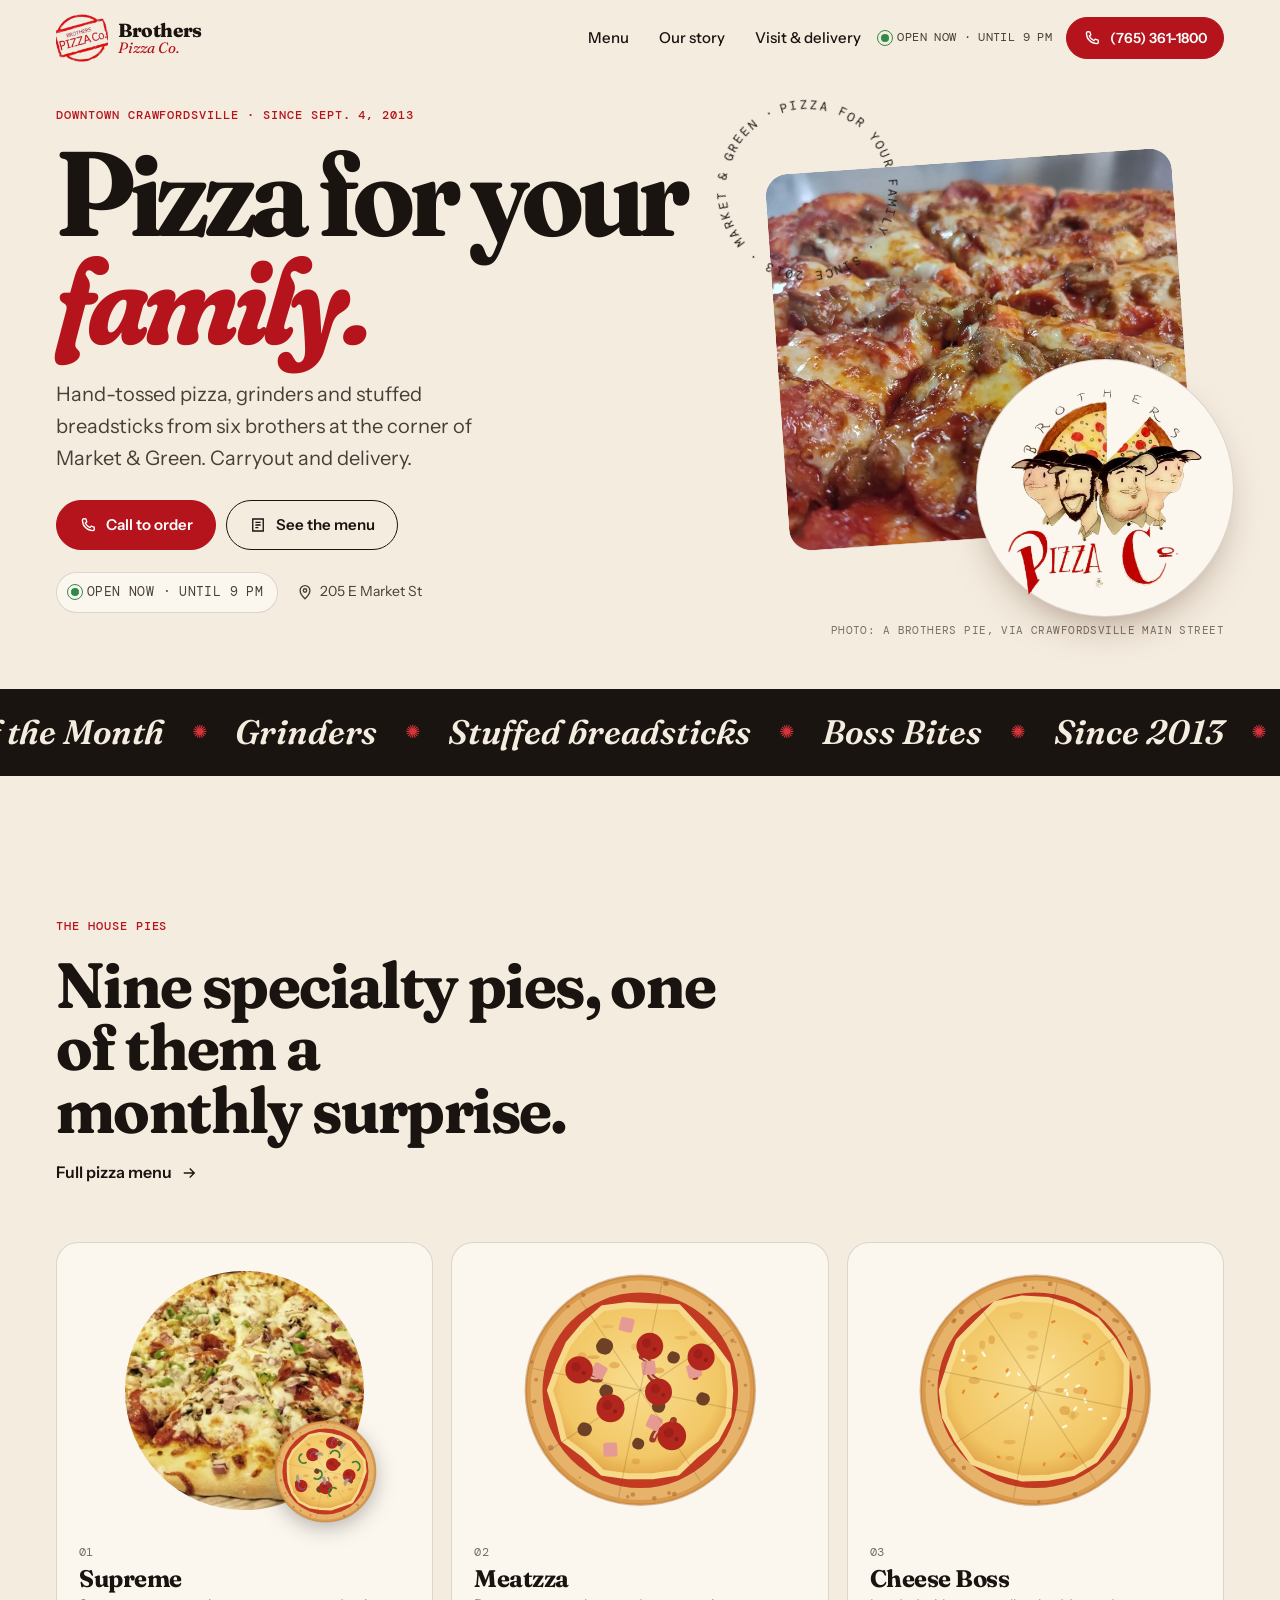
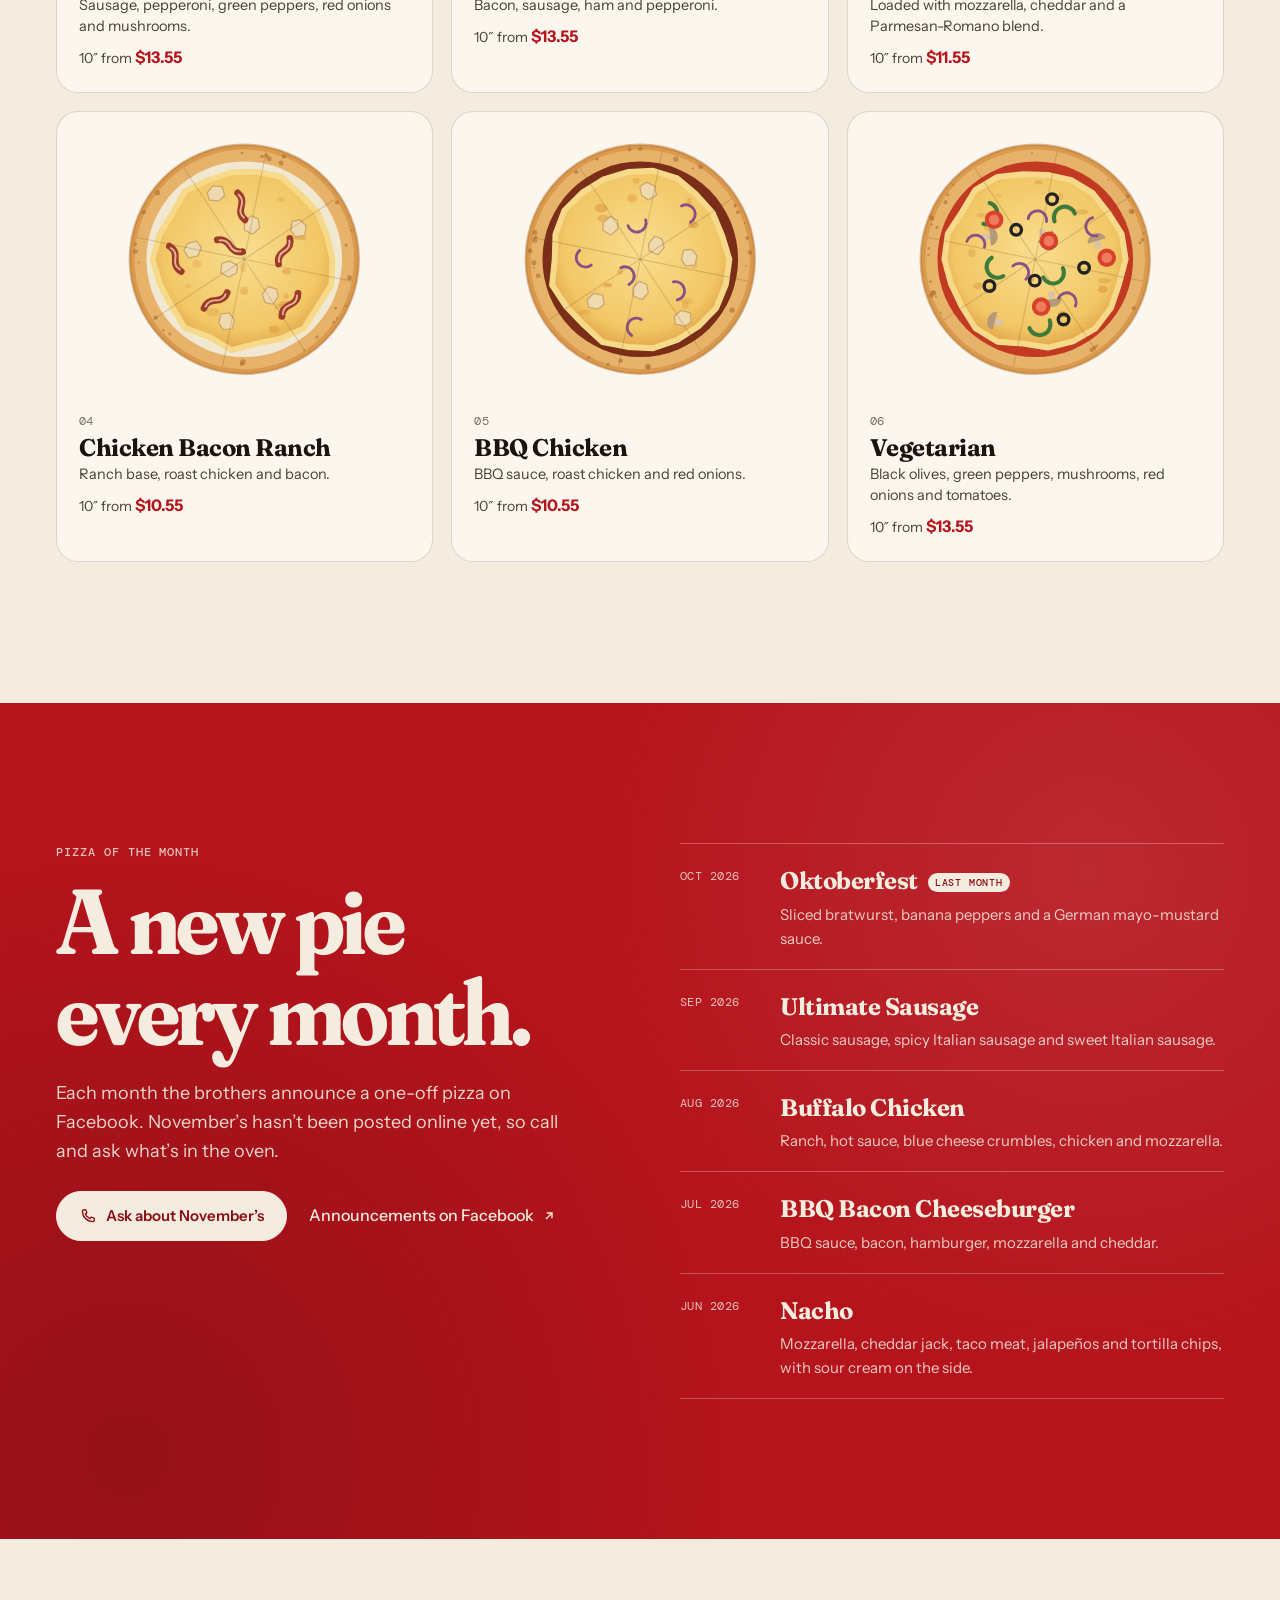
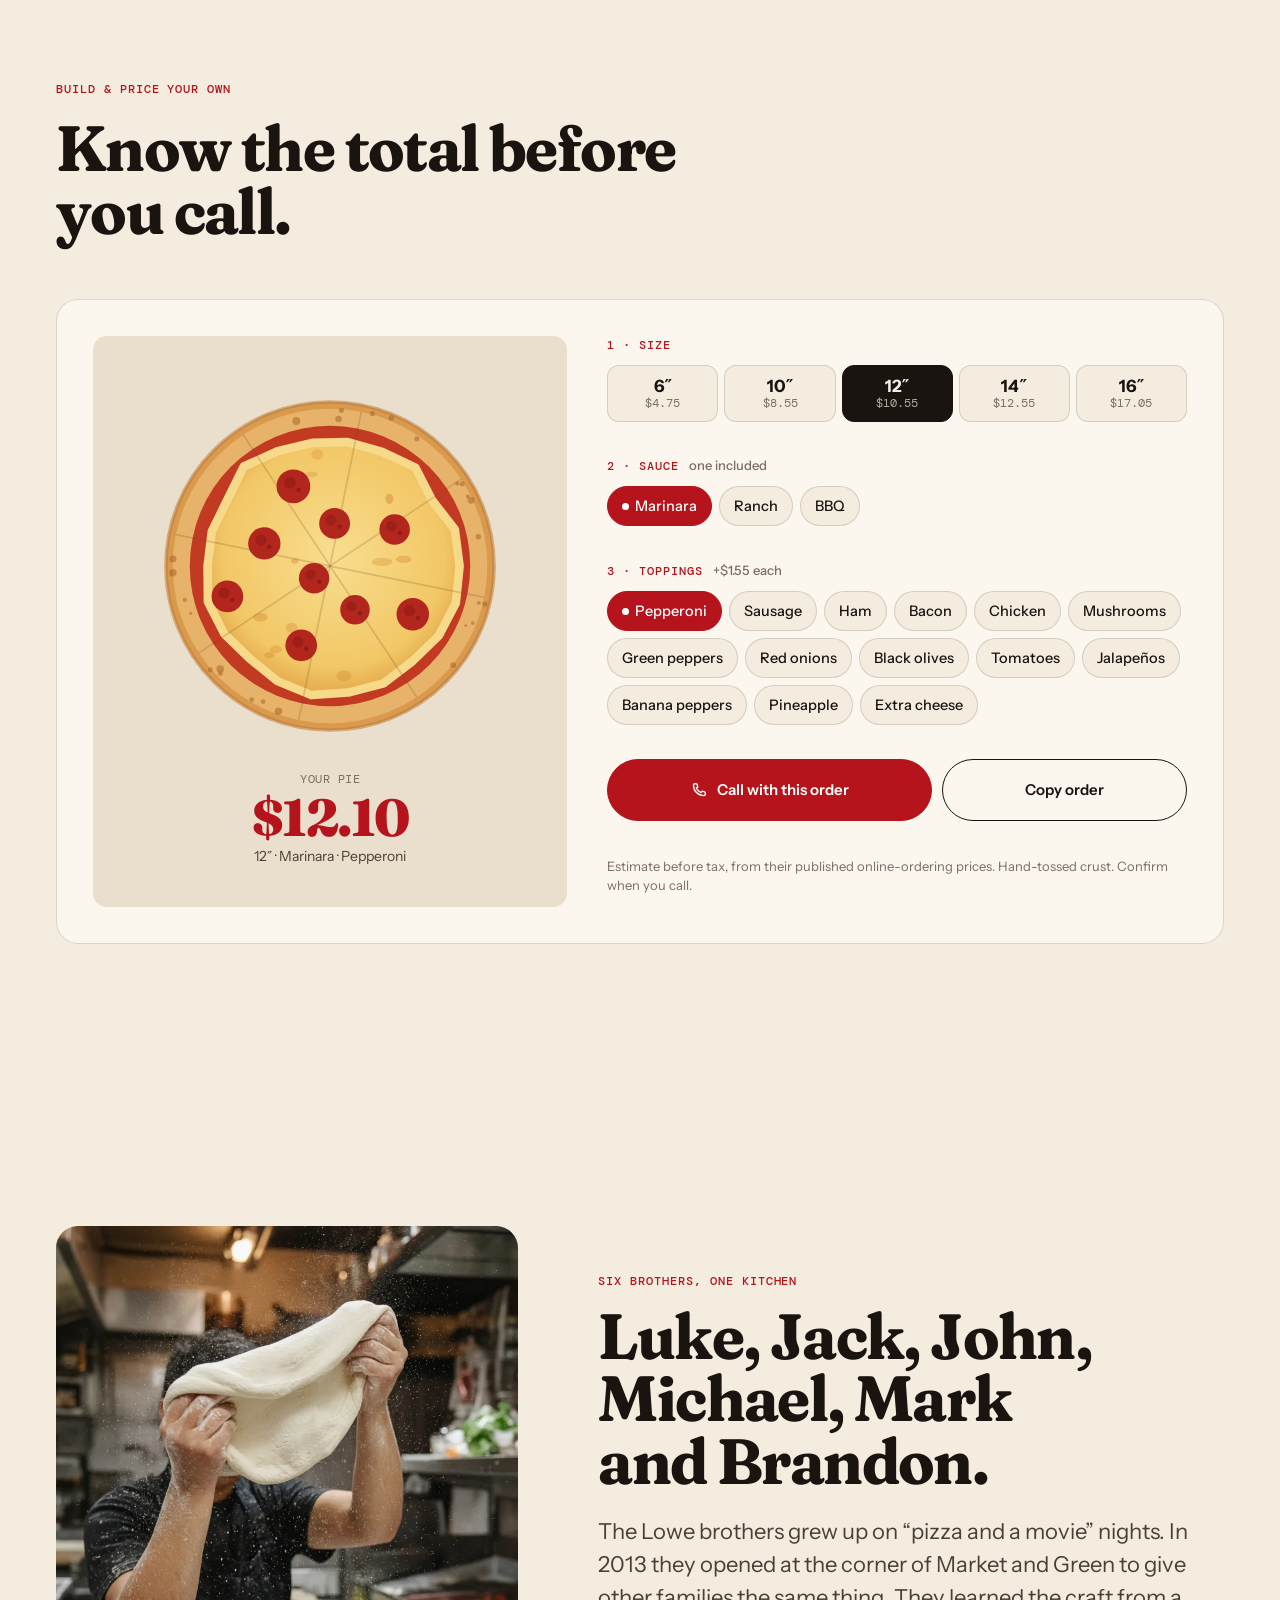
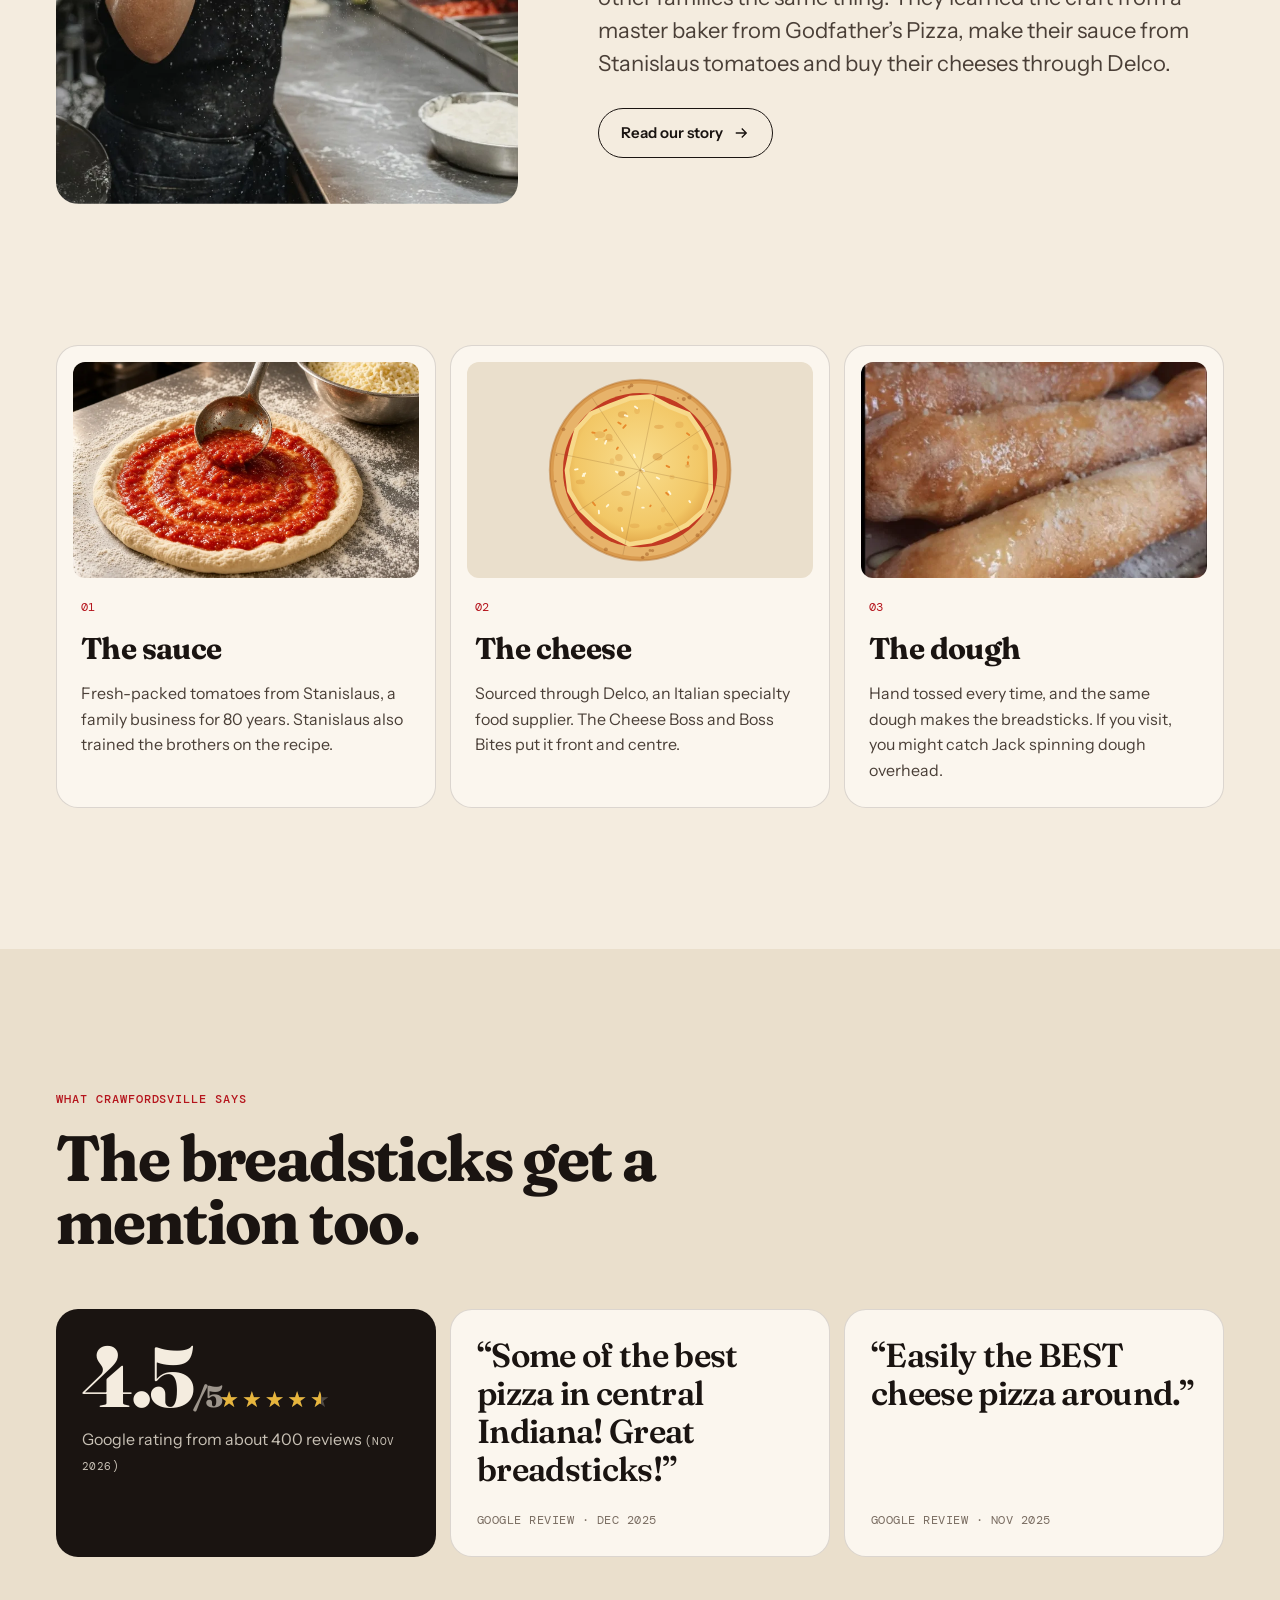
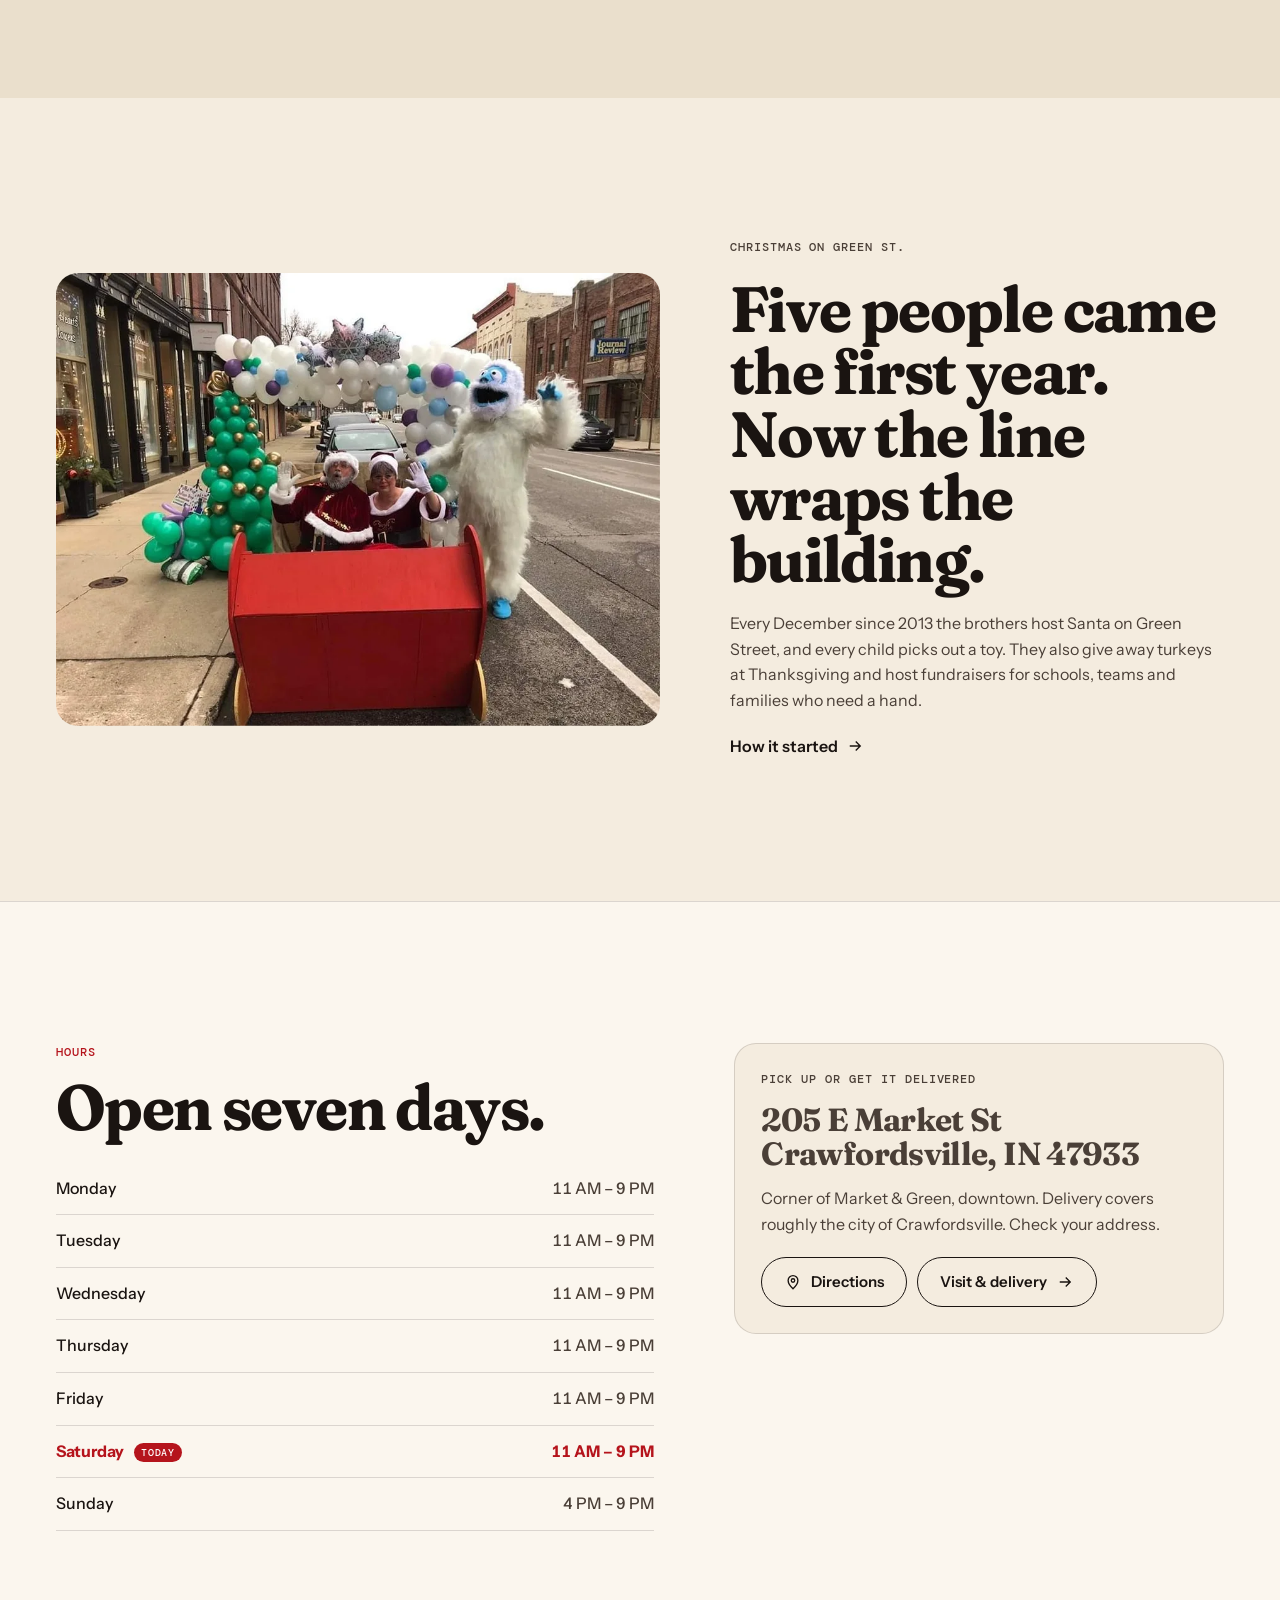
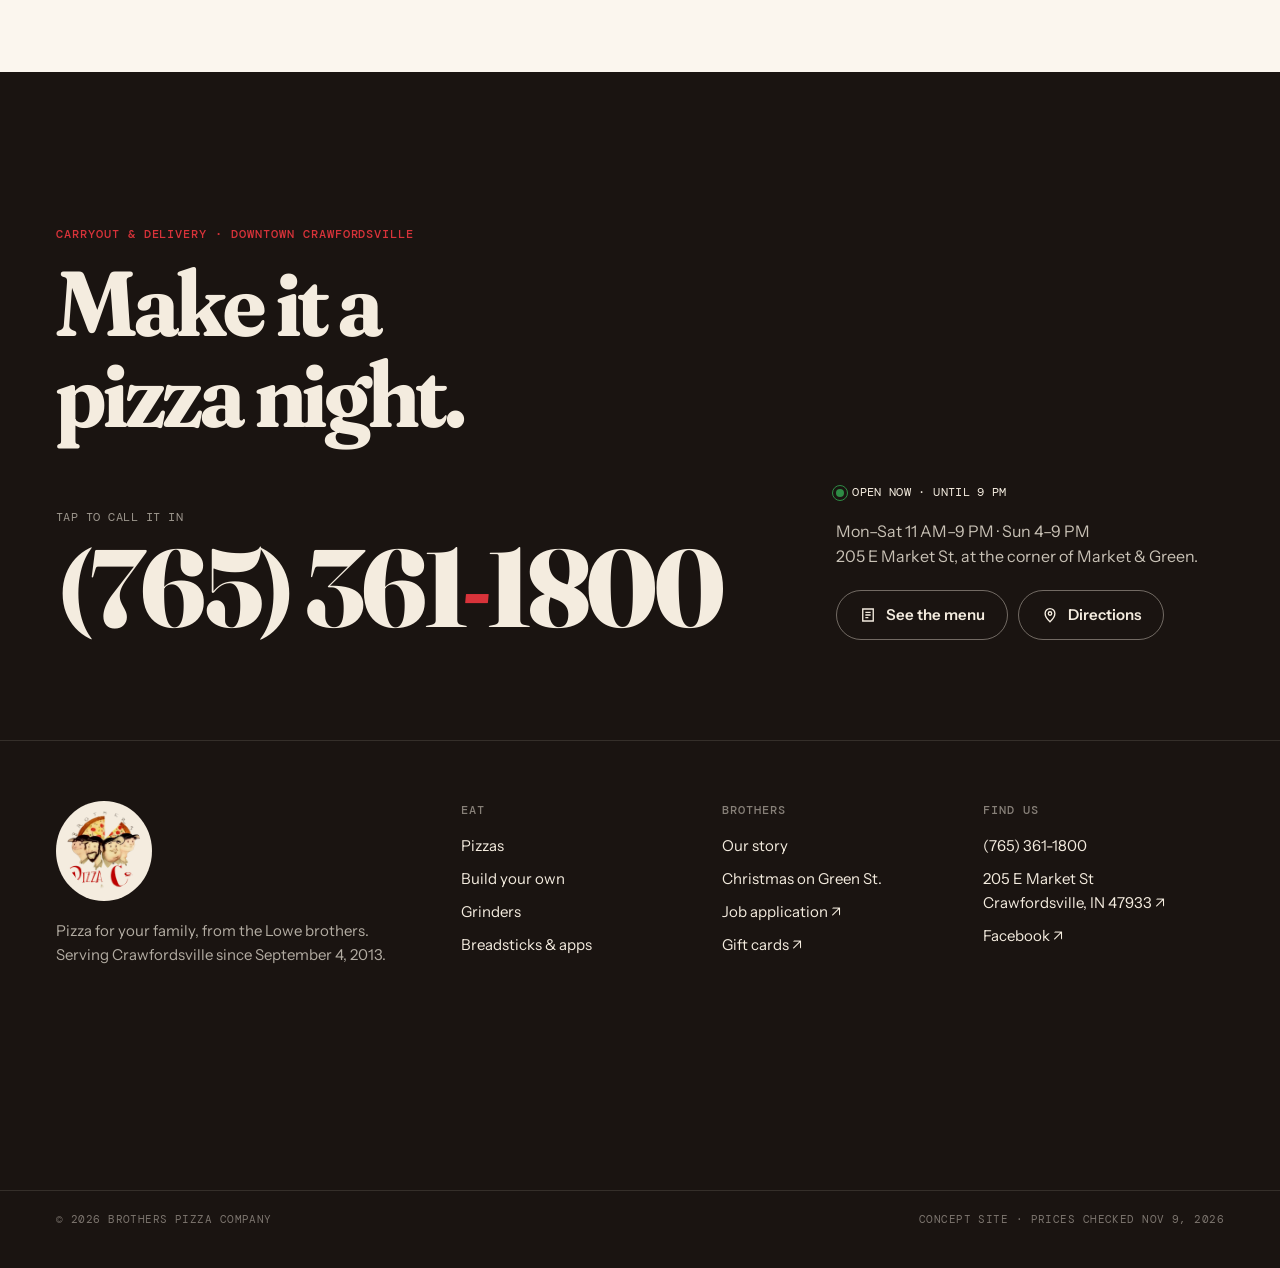
==== commit 006ca190: "Fit hero ring text" ====
--- a/index.html
+++ b/index.html
@@ -54,7 +54,7 @@
     <div class="hero-art" aria-hidden="true">
       <div class="ha-photo" data-hero-photo><img src="assets/img/real-pizza-sausage.webp" alt="" width="960" height="720" loading="lazy" decoding="async" fetchpriority="high" loading="eager"></div>
       <div class="ha-logo" data-hero-logo><img src="assets/img/logo-brothers.webp" alt="" width="700" height="741"></div>
-      <svg class="ha-ring" viewBox="0 0 200 200" data-spin><defs><path id="ring" d="M100 100m-82 0a82 82 0 1 1 164 0a82 82 0 1 1 -164 0"/></defs><text><textPath href="#ring">PIZZA FOR YOUR FAMILY · 205 E MARKET ST · CRAWFORDSVILLE · </textPath></text></svg>
+      <svg class="ha-ring" viewBox="0 0 200 200" data-spin><defs><path id="ring" d="M100 100m-82 0a82 82 0 1 1 164 0a82 82 0 1 1 -164 0"/></defs><text textLength="508" lengthAdjust="spacing"><textPath href="#ring" textLength="508" lengthAdjust="spacing">PIZZA FOR YOUR FAMILY · SINCE 2013 · MARKET &amp; GREEN · </textPath></text></svg>
     </div>
   </div>
   <p class="hero-note mono wrap">Photo: a Brothers pie, via Crawfordsville Main Street</p>
--- a/assets/css/site.css
+++ b/assets/css/site.css
@@ -123,7 +123,7 @@
 .ha-photo img{width:100%;height:100%;object-fit:cover}
 .ha-logo{position:absolute;right:-2%;bottom:-2%;width:52%;background:var(--card);border-radius:50%;aspect-ratio:1;display:grid;place-items:center;box-shadow:0 18px 40px -18px rgba(70,30,10,.5);border:1.5px solid var(--line)}
 .ha-logo img{width:76%;transform:translateY(2%)}
-.ha-ring{position:absolute;left:-4%;top:-4%;width:40%;font-family:var(--f-m);font-size:13.4px;letter-spacing:.14em;fill:var(--ink)}
+.ha-ring{position:absolute;left:-4%;top:-4%;width:40%;font-family:var(--f-m);font-size:12.5px;letter-spacing:.1em;fill:var(--ink)}
 .hero-note{color:var(--ink-3);font-size:10.5px;margin-top:10px;text-align:right}
 
 /* marquee */
